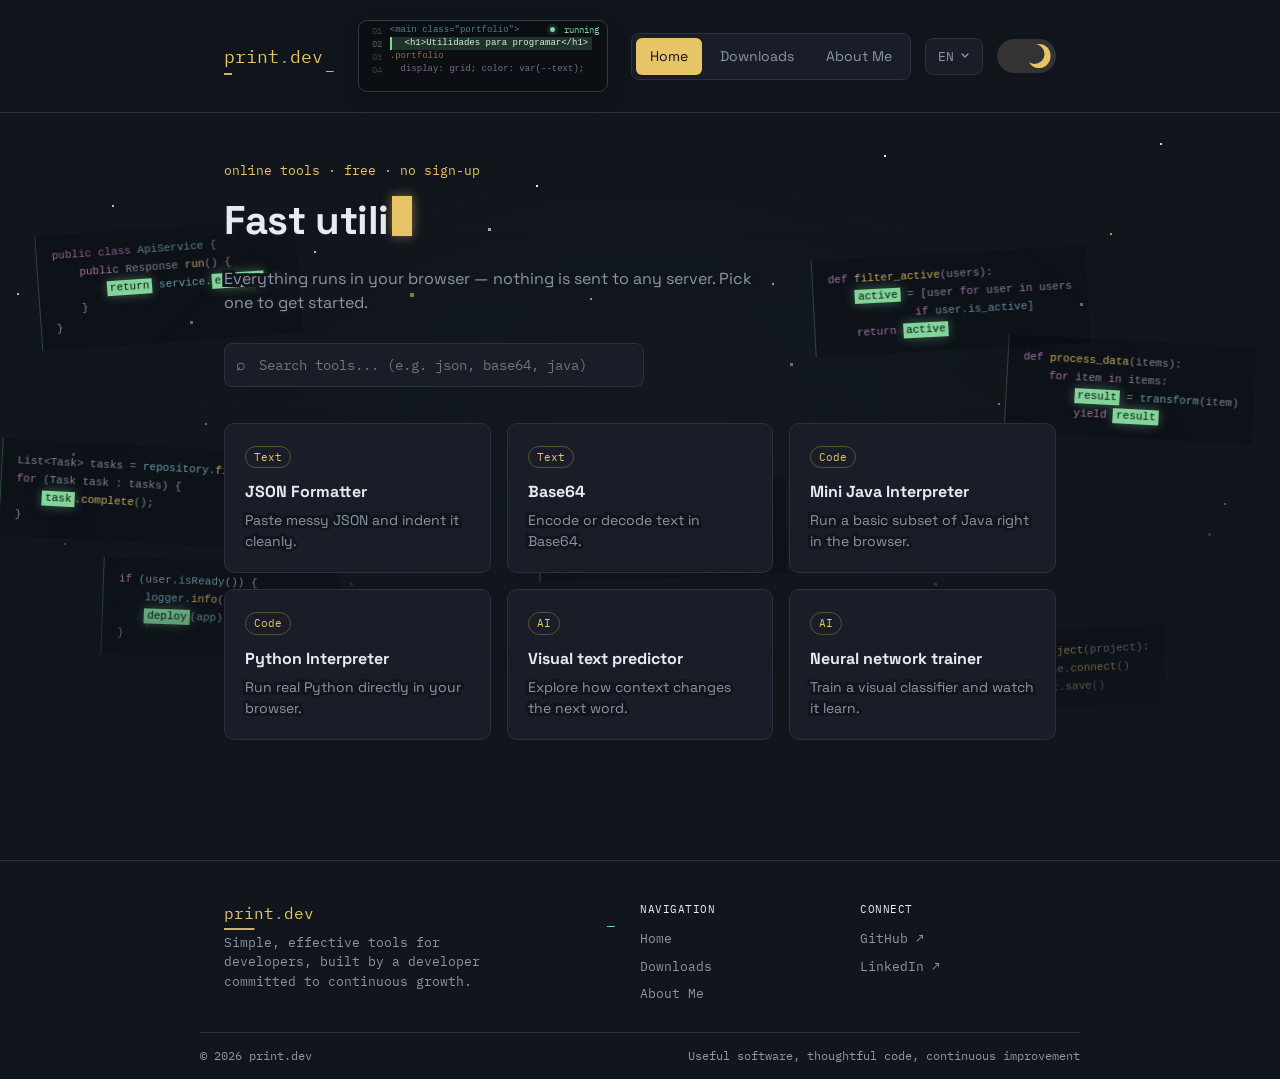
==== index.html @ 97a4e828 "Add print.dev portfolio and toolkit Initial project scaffold for print.dev, including the landing pa" ====
<!DOCTYPE html>
<html lang="es">

    <head>
        <meta charset="UTF-8">
        <script>document.documentElement.style.background="#11151c";try{if(localStorage.getItem("user_lang")==="en")document.documentElement.classList.add("i18n-loading")}catch(e){}</script>
        <!-- Previene el parpadeo de color leyendo el tema guardado antes de renderizar el CSS -->
        <script>        
            (function() {
                let theme = 'dark';
                try {
                    if (localStorage.getItem('user_theme') === 'light') theme = 'light';
                } catch {}
                document.documentElement.setAttribute('data-theme', theme);
            })();
        </script>
        <meta name="viewport" content="width=device-width, initial-scale=1, viewport-fit=cover">
        <title data-i18n="title_home">print.dev | Herramientas online para desarrolladores</title>
        <meta name="description" content="Herramientas online gratis para programadores: formateador JSON, Base64, intérprete de Java, intérprete de Phyton.">
        <link rel="preconnect" href="https://fonts.googleapis.com">
        <link rel="icon" href="img/favicon.svg" type="image/svg+xml">
        <link rel="preconnect" href="https://fonts.gstatic.com" crossorigin>
        <link href="https://fonts.googleapis.com/css2?family=Space+Grotesk:wght@500;700&family=IBM+Plex+Mono:wght@400;500&display=swap" rel="stylesheet">
        <link rel="stylesheet" href="css/styles.css">

        <script src="js/locales.js" defer></script>
        <script src="js/i18n.js" defer></script>
        <script src="js/theme.js" defer></script>
        <script src="js/fast-navigation.js" defer></script>
    </head>

    <body>

        <header>
            <div class="wrap">
                <a class="brand" href="index.html">print<span>.</span>dev</a>
                <div class="runtime-panel" aria-label="Código del portfolio ejecutándose en el navegador">
                    <div class="runtime-code" id="runtimeCode" aria-live="polite"><span class="runtime-inline-status"><b></b> running</span></div>
                </div>
                <div class="header-controls">
                    <nav>
                        <a class="tab-btn nav-link active" href="index.html" data-i18n="nav_inicio">Inicio</a>
                        <a class="tab-btn nav-link" href="descargas.html" data-i18n="nav_descargas">Descargas</a>
                        <a class="tab-btn nav-link" href="sobremi.html" data-i18n="nav_sobremi">Sobre mí</a>
                    </nav>
                    <div class="lang-select" id="langSelect">
                        <button class="lang-btn" id="langBtn" type="button" aria-haspopup="true" aria-expanded="false">
                            <span class="mono">ES</span>
                            <svg class="chev" width="10" height="10" viewBox="0 0 10 10" aria-hidden="true"><path d="M2 3l3 3 3-3" stroke="currentColor" stroke-width="1.4" fill="none" stroke-linecap="round" stroke-linejoin="round"/></svg>
                        </button>
                        <div class="lang-menu" id="langMenu" role="menu">
                            <button class="lang-opt active" type="button" data-lang="es" role="menuitem" data-i18n="lang_es">Español</button>
                            <button class="lang-opt" type="button" data-lang="en" role="menuitem" data-i18n="lang_en">English</button>
                        </div>
                    </div>
                    <!-- Botón de cambio de tema -->
                    <label id="theme-toggle" class="switch" title="Cambiar tema" data-i18n-title="theme_toggle_title">
                        <input type="checkbox" aria-label="Cambiar tema">
                        <span class="slider">
                            <span class="circle">
                                <span class="shine shine-1"></span>
                                <span class="shine shine-2"></span>
                                <span class="shine shine-3"></span>
                                <span class="shine shine-4"></span>
                                <span class="shine shine-5"></span>
                                <span class="shine shine-6"></span>
                                <span class="shine shine-7"></span>
                                <span class="shine shine-8"></span>
                                <span class="moon"></span>
                            </span>
                        </span>
                    </label>
                </div>
            </div>
        </header>

        <main>
            <div class="wrap">
                <section id="inicio" class="active">
                    <div class="starfield" aria-hidden="true">
                        <div id="stars"></div>
                        <div id="stars2"></div>
                        <div id="stars3"></div>
                    </div>

                    <div class="code-atmosphere" aria-hidden="true">
                        <pre class="code-fragment java-fragment fragment-a"><code><span class="code-line"><span class="code-keyword">public</span> <span class="code-keyword">class</span> <span class="code-class">ApiService</span> {</span><span class="code-line">    <span class="code-keyword">public</span> <span class="code-type">Response</span> <span class="code-method">run</span>() {</span><span class="code-line">        <span class="exec-word">return</span> <span class="code-class">service</span>.<span class="exec-word">execute</span>();</span><span class="code-line">    }</span><span class="code-line">}</span></code></pre>
                        <pre class="code-fragment python-fragment fragment-b"><code><span class="code-line"><span class="code-keyword">def</span> <span class="code-method">process_data</span>(items):</span><span class="code-line">    <span class="code-keyword">for</span> item <span class="code-keyword">in</span> items:</span><span class="code-line">        <span class="exec-word">result</span> = <span class="code-class">transform</span>(item)</span><span class="code-line">        <span class="code-keyword">yield</span> <span class="exec-word">result</span></span></code></pre>
                        <pre class="code-fragment java-fragment fragment-c"><code><span class="code-line"><span class="code-keyword">if</span> (user.<span class="code-property">isReady</span>()) {</span><span class="code-line">    <span class="code-class">logger</span>.<span class="code-method">info</span>(<span class="code-string">"building..."</span>);</span><span class="code-line">    <span class="exec-word">deploy</span>(<span class="code-class">app</span>);</span><span class="code-line">}</span></code></pre>
                        <pre class="code-fragment python-fragment fragment-d"><code><span class="code-line"><span class="code-keyword">async def</span> <span class="code-method">save_project</span>(project):</span><span class="code-line">    <span class="exec-word">await</span> <span class="code-class">database</span>.<span class="code-method">connect</span>()</span><span class="code-line">    <span class="code-keyword">return</span> <span class="code-class">project</span>.<span class="code-method">save</span>()</span></code></pre>
                        <pre class="code-fragment python-fragment fragment-e"><code><span class="code-line"><span class="code-keyword">try</span>:</span><span class="code-line">    <span class="exec-word">response</span> = <span class="code-method">requests</span>.<span class="code-method">get</span>(url)</span><span class="code-line"><span class="code-keyword">except</span> <span class="code-class">Error</span>:</span><span class="code-line">    <span class="code-method">retry</span>(<span class="code-number">3</span>)</span></code></pre>
                        <pre class="code-fragment java-fragment fragment-f"><code><span class="code-line"><span class="code-type">List</span>&lt;<span class="code-type">Task</span>&gt; tasks = <span class="code-class">repository</span>.<span class="code-method">findAll</span>();</span><span class="code-line"><span class="code-keyword">for</span> (<span class="code-type">Task</span> task : tasks) {</span><span class="code-line">    <span class="exec-word">task</span>.<span class="code-method">complete</span>();</span><span class="code-line">}</span></code></pre>
                        <pre class="code-fragment python-fragment fragment-g"><code><span class="code-line"><span class="code-keyword">def</span> <span class="code-method">filter_active</span>(users):</span><span class="code-line">    <span class="exec-word">active</span> = [user <span class="code-keyword">for</span> user <span class="code-keyword">in</span> users</span><span class="code-line">             <span class="code-keyword">if</span> user.<span class="code-property">is_active</span>]</span><span class="code-line">    <span class="code-keyword">return</span> <span class="exec-word">active</span></span></code></pre>
                    </div>

                    <div class="kicker" data-i18n="hero_kicker">herramientas online · gratis · sin registro</div>
                    <h1><span id="typingTitle" aria-live="polite">Utilidades rápidas para programar sin pausa</span><span class="cursor" aria-hidden="true"></span></h1>
                    <p class="lede" data-i18n="hero_lede">Todo corre en tu navegador — nada se envía a ningún servidor. Elige una para abrirla.</p>

                    <div class="search">
                        <input type="text" id="toolSearch" data-i18n-placeholder="search_placeholder" placeholder="Buscar herramienta... (ej. json, base64, java)" oninput="filterTools(this.value)">
                    </div>

                    <div class="grid" id="toolsGrid">
                        <a class="card-link" id="tool-json" data-native data-name="formateador json indentar" href="formateador-json.html" style="view-transition-name:vt-json">
                            <span class="k" data-i18n="tag_text">Texto</span>
                            <h3 data-i18n="tool_json_title">Formateador JSON</h3>
                            <p data-i18n="tool_json_desc">Pega JSON desordenado y lo indenta correctamente.</p>
                        </a>
                        <a class="card-link" id="tool-b64" data-native data-name="base64 codificar decodificar" href="base64.html" style="view-transition-name:vt-b64">
                            <span class="k" data-i18n="tag_text">Texto</span>
                            <h3 data-i18n="tool_b64_title">Base64</h3>
                            <p data-i18n="tool_b64_desc">Codifica o decodifica texto en Base64.</p>
                        </a>
                        <a class="card-link" id="tool-java" data-native data-name="java interprete ejecutar codigo compilador" href="java-interprete.html" style="view-transition-name:vt-java">
                            <span class="k" data-i18n="tag_code">Código</span>
                            <h3 data-i18n="tool_java_title">Mini intérprete de Java</h3>
                            <p data-i18n="tool_java_desc">Ejecuta un subconjunto básico de Java en el navegador.</p>
                        </a>
                        <a class="card-link" id="tool-python" data-native data-name="python interprete ejecutar codigo" href="python-interprete.html" style="view-transition-name:vt-python">
                            <span class="k" data-i18n="tag_code">Código</span>
                            <h3 data-i18n="tool_python_title">Intérprete de Python</h3>
                            <p data-i18n="tool_python_desc">Ejecuta Python real directamente en tu navegador.</p>
                        </a>
                        <a class="card-link" id="tool-text-predictor" data-native data-name="texto predecir prediccion palabras sugerencias autocompletar ngram lenguaje" href="predictor-texto.html" style="view-transition-name:vt-text-predictor">
                            <span class="k" data-i18n="tag_ai">IA</span>
                            <h3 data-i18n="tool_text_predictor_title">Predictor visual de texto</h3>
                            <p data-i18n="tool_text_predictor_desc">Explora cómo el contexto cambia la siguiente palabra.</p>
                        </a>
                        <a class="card-link" id="tool-neural" data-native data-name="ia inteligencia artificial red neuronal machine learning entrenador puntos tfjs" href="red-neuronal.html" style="view-transition-name:vt-neural">
                            <span class="k" data-i18n="tag_ai">IA</span>
                            <h3 data-i18n="tool_neural_title">Entrenador de red neuronal</h3>
                            <p data-i18n="tool_neural_desc">Entrena un clasificador visual y observa cómo aprende.</p>
                        </a>
                    </div>
                    <p class="empty-msg" id="emptyMsg" data-i18n="empty_msg">No hay ninguna herramienta que coincida con esa búsqueda todavía.</p>
                </section>
            </div>
        </main>

        <footer>
            <div class="wrap footer-grid">
                <div>
                    <div class="brand" style="font-size:16px">print<span>.</span>dev</div>
                    <p class="foot-tag" data-i18n="footer_tag">Herramientas para programar de forma más sencilla y eficiente, creadas por un desarrollador en constante evolución.</p>
                </div>
                <div class="foot-links">
                    <span class="foot-h" data-i18n="footer_nav_heading">Navegación</span>
                    <a href="index.html" class="nav-link" data-i18n="nav_inicio">Inicio</a>
                    <a href="descargas.html" class="nav-link" data-i18n="nav_descargas">Descargas</a>
                    <a href="sobremi.html" class="nav-link" data-i18n="nav_sobremi">Sobre mí</a>
                </div>
                <div class="foot-links">
                    <span class="foot-h" data-i18n="footer_connect_heading">Conecta</span>
                    <a href="https://github.com/Rccrawler" target="_blank" rel="noopener">GitHub ↗</a>
                    <a href="https://www.linkedin.com/in/andrew-es" target="_blank" rel="noopener">LinkedIn ↗</a>
                </div>
            </div>
            <div class="wrap foot-bottom">
                <span>© 2026 print.dev</span>
                <span data-i18n="footer_bottom_note">Software útil, código cuidado y mejora constante</span>
            </div>
        </footer>

        <script src="js/index.js" defer></script>
    </body>
</html>
---- css/styles.css ----
/* ==========================================================================
   1. VARIABLES GLOBALES Y CONFIGURACIÓN BASE
   ========================================================================== */
:root {
  --bg: #11151c;
  --surface: #181d27;
  --surface2: #1f2531;
  --text: #e7eaf1;
  --text-dim: #8d96a8;
  --border: #2a3140;
  --accent: #e8c468;
  --accent-dim: #5a5030;
  --mono: 'IBM Plex Mono', ui-monospace, monospace;
  --sans: 'Space Grotesk', system-ui, sans-serif;

  box-sizing: border-box;
  padding-top: env(safe-area-inset-top, 0px);
  padding-bottom: env(safe-area-inset-bottom, 0px);
}

/* ==========================================================================
  MODO CLARO (LIGHT MODE) — TODO LO QUE ESTÉ DENTRO DE ESTE BLOQUE SE APLICA
   ========================================================================== */
[data-theme="light"] {
  /* =========================================================
     VARIABLES
     ========================================================= */

  --bg: #ffffff;
  --surface: #f3f4f6;
  --surface2: #e8eaed;

  --text: #16181d;
  --text-dim: #565d6b;

  --border: #b0b9c5;

  --accent: #c09c41;
  --accent-dim: #e6d3ab;


  /* =========================================================
     COLORES AUXILIARES
     ========================================================= */

  /* Verde */
  --green: #1f9d5c;
  --green-dark: #0f5c34;
  --green-soft: rgba(31, 157, 92, 0.12);
  --green-glow: rgba(31, 157, 92, 0.15);

  /* Sintaxis */
  --syntax-tag: #1f7d91;
  --syntax-selector: #96721c;
  --syntax-property: #7a4f96;
  --syntax-keyword: #a8348c;

  /* Otros */
  --error: #c0392b;
  --button-text: #20170a;


  /* =========================================================
     HEADER / NAVEGACIÓN
     ========================================================= */

  & header {
    background: rgba(255, 255, 255, 0.82);
  }

  & .brand::after {
    color: var(--green);
  }

  & .lang-menu {
    box-shadow: 0 14px 30px rgba(0, 0, 0, 0.12);
  }

  & nav .active,
  & .primary-action,
  & .links a.primary,
  & button.btn.primary {
    color: var(--button-text);
  }

  & .slider {
    background-color: #e0e0e0;
  }


  /* =========================================================
     RUNTIME
     ========================================================= */

  & .runtime-panel {
    background: var(--surface);
    border-color: var(--border);
    box-shadow: 0 8px 20px rgba(0, 0, 0, 0.08);
  }

  & .runtime-head {
    border-bottom-color: var(--border);
    color: var(--text-dim);
  }

  & .runtime-status,
  & .runtime-inline-status {
    color: var(--green);
  }

  & .runtime-status b,
  & .runtime-inline-status b {
    background: var(--green);
    box-shadow: 0 0 0 3px var(--green-glow);
  }

  & .runtime-code {
    color: var(--text);
  }

  & .runtime-inline-status {
    background: var(--surface);
  }

  & .runtime-line > b {
    color: #b0b6bf;
  }

  & .runtime-line.is-running code {
    background: var(--green-soft);
    color: var(--green-dark);
    box-shadow: inset 2px 0 var(--green);
  }


  /* =========================================================
     SINTAXIS
     ========================================================= */

  & .syntax-tag {
    color: var(--syntax-tag);
  }

  & .syntax-selector {
    color: var(--syntax-selector);
  }

  & .syntax-property {
    color: var(--syntax-property);
  }

  & .syntax-keyword {
    color: var(--syntax-keyword);
  }

  & .syntax-method {
    color: var(--green);
  }

  & .syntax-plain {
    color: var(--text-dim);
  }


  /* =========================================================
     ERRORES
     ========================================================= */

  & .err {
    color: var(--error);
  }


  /* =========================================================
     INICIO / HERO
     ========================================================= */

  & .starfield {
    background: radial-gradient(ellipse at bottom, rgba(5, 6, 7, 0.1), transparent 70%);
  }

  & #stars,
  & #stars2,
  & #stars3 {
    filter: grayscale(1) brightness(0.15);
  }

  & #inicio h1,
  & #inicio p,
  & #inicio .hero-text,
  & #inicio .lede {
    -webkit-text-stroke: 0;
  }

  & .cursor {
    box-shadow: 0 0 12px rgba(166, 124, 30, 0.4);
  }


  /* Código flotante */

  & .code-fragment {
    background: rgba(224, 224, 224, 0.92);
    color: rgba(58, 64, 72, 0.85);
    border-left-color: rgba(31, 157, 92, 0.45);
    box-shadow: 0 3px 12px rgba(0, 0, 0, 0.06);
  }

  & .code-keyword {
    color: rgba(168, 52, 140, 0.9);
  }

  & .code-class {
    color: rgba(31, 125, 145, 0.9);
  }

  & .code-method {
    color: var(--accent);
  }

  & .code-property {
    color: rgba(31, 125, 145, 0.8);
  }

  & .code-string {
    color: rgba(31, 157, 92, 0.85);
  }

  & .code-number {
    color: rgba(184, 80, 58, 0.9);
  }


  /* =========================================================
     DESCARGAS
     ========================================================= */

  & .item > div:first-child {
    background: rgba(0, 0, 0, 0.045);
    border-color: rgba(0, 0, 0, 0.12);
    box-shadow: 0 4px 12px rgba(0, 0, 0, 0.06);
  }

  & .stack-grid span {
    background: rgba(255, 255, 255, 0.75);
  }


  /* =========================================================
     SOBRE MÍ
     ========================================================= */

  & .status-dot {
    background: var(--green);
    box-shadow: 0 0 0 4px var(--green-glow);
  }

  & .availability {
    color: var(--green);
  }

  & .profile-terminal {
    background: var(--surface);
    border-color: var(--border);
    box-shadow: 10px 10px 0 rgba(166, 124, 30, 0.16);
  }

  & .terminal-topbar {
    border-bottom-color: var(--border);
    color: var(--text-dim);
  }

  & .terminal-body {
    color: var(--text);
  }

  & .terminal-body b {
    color: var(--syntax-keyword);
  }

  & .terminal-body i {
    color: var(--syntax-tag);
  }

  & .terminal-body em {
    color: var(--syntax-selector);
  }

  #sobremi::before {
    background-image:
      linear-gradient(rgba(56, 111, 123, 0.075) 1px, transparent 1px),
      linear-gradient(90deg, rgba(56, 111, 123, 0.075) 1px, transparent 1px),
      linear-gradient(rgba(56, 111, 123, 0.075) 1px, transparent 1px),
      linear-gradient(90deg, rgba(56, 111, 123, 0.075) 1px, transparent 1px);
    background-size: 32px 32px, 32px 32px, 8px 8px, 8px 8px;
  }

  .blueprint-notes {
    color: rgba(43, 105, 126, 0.82);
  }

  .side-label, .content-label, .content-label tech-label {
    color: #92701a;
  }

  .pixel-avatar span {
    display: block;
    background: #c09427;
  }


  & .ticker,
  & .kicker,
  & .card-link .k,
  & .tag {
    color: #92701a;
    border-color: currentColor;
  }

  & .item a.dl {
    color: #92701a;
    border-color: currentColor;
  }



}

/* Animación nativa de transición de página (Chrome/Edge) */
@view-transition {
  navigation: auto;
}

::view-transition-group(vt-json),
::view-transition-group(vt-b64),
::view-transition-group(vt-java),
::view-transition-group(vt-python) {
  animation-duration: 900ms;
  animation-timing-function: cubic-bezier(0.22, 0.68, 0.2, 1);
}

@keyframes tool-page-enter {
  from {
    opacity: 0;
    filter: blur(3px);
    transform: translateY(12px) scale(0.99);
  }

  to {
    opacity: 1;
    filter: blur(0);
    transform: translateY(0) scale(1);
  }
}

@keyframes tool-page-exit {
  to {
    opacity: 0;
    filter: blur(2px);
    transform: translateY(-8px) scale(0.995);
  }
}

body.tool-navigation-leaving {
  animation: tool-page-exit 280ms cubic-bezier(0.4, 0, 1, 1) both;
  pointer-events: none;
}

@media (prefers-reduced-motion: reduce) {
  .tool-page main .wrap,
  body.tool-navigation-leaving,
  ::view-transition-group(vt-json),
  ::view-transition-group(vt-b64),
  ::view-transition-group(vt-java),
  ::view-transition-group(vt-python) {
    animation-duration: 1ms;
  }
}

*,
*::before,
*::after {
  box-sizing: inherit;
  margin: 0;
  padding: 0;
}

html {
  scroll-padding-top: env(safe-area-inset-top, 0px);
}

/* Anti-FOUC: oculta el html mientras i18n carga las traducciones.
   La clase 'i18n-loading' la pone un inline-script en el <head> y la quita i18n.js
   una vez aplicadas las traducciones. Así el texto nunca parpadea entre idiomas. */
html.i18n-loading {
  opacity: 1;
}

html.i18n-loading body {
  visibility: hidden;
}

html {
  transition: none;
}

body {
  background: var(--bg);
  color: var(--text);
  font-family: var(--sans);
  line-height: 1.5;
  min-height: 100vh;
  min-height: 100dvh;
  overflow-x: hidden;
}

a {
  color: inherit;
}

.wrap {
  max-width: 880px;
  margin: 0 auto;
  padding: 0 24px;
}

/* ==========================================================================
   2. HEADER Y NAVEGACIÓN
   ========================================================================== */
header {
  border-bottom: 1px solid var(--border);
  padding: 20px 0;
  position: sticky;
  top: env(safe-area-inset-top, 0px);
  background: rgba(17, 21, 28, 0.92);
  backdrop-filter: blur(6px);
  z-index: 10;
}

header .wrap {
  display: flex;
  align-items: center;
  justify-content: space-between;
  flex-wrap: wrap;
  gap: 12px;
}

.header-controls {
  display: flex;
  align-items: center;
  gap: 14px;
  flex-wrap: wrap;
}

/* LOGO / BRANDING CON ANIMACIÓN DE COMPILACIÓN */
.brand {
  position: relative;
  font-family: var(--mono);
  font-size: 18px;
  color: var(--accent);
  text-decoration: none;
  padding-right: 12px;
}

.brand span {
  color: var(--text-dim);
}

.brand::before {
  content: '';
  position: absolute;
  left: 0;
  right: 12px;
  bottom: -5px;
  height: 2px;
  background: var(--accent);
  transform: scaleX(0.08);
  transform-origin: left;
  opacity: 0.9;
  animation: brandCompile 2.6s ease-in-out 1;
}

.brand::after {
  content: '_';
  position: absolute;
  right: 0;
  bottom: -3px;
  color: #82d49a;
  font: 16px var(--mono);
  animation: brandCursor 1s step-end 1;
}

@keyframes brandCompile {
  0%, 12% { transform: scaleX(0.08); opacity: 0.25; }
  52% { transform: scaleX(1); opacity: 1; }
  70%, 100% { transform: scaleX(0.08); opacity: 0.25; }
}

@keyframes brandCursor {
  50% { opacity: 0; }
}

/* MENÚ DE NAVEGACIÓN PRINCIPAL */
nav {
  display: flex;
  gap: 4px;
  background: var(--surface);
  border: 1px solid var(--border);
  border-radius: 8px;
  padding: 4px;
}

nav a,
nav button {
  font-family: var(--sans);
  font-size: 14px;
  color: var(--text-dim);
  background: none;
  border: none;
  padding: 8px 14px;
  border-radius: 6px;
  cursor: pointer;
  text-decoration: none;
}

nav .active {
  color: var(--bg);
  background: var(--accent);
}

nav a:not(.active):hover,
nav button:not(.active):hover {
  color: var(--text);
}

/* SELECTOR DE IDIOMA */
.lang-select {
  position: relative;
}

.lang-btn {
  display: flex;
  align-items: center;
  gap: 6px;
  font-family: var(--mono);
  font-size: 13px;
  color: var(--text-dim);
  background: var(--surface);
  border: 1px solid var(--border);
  padding: 9px 12px;
  border-radius: 8px;
  cursor: pointer;
}

.lang-btn:hover {
  color: var(--text);
  border-color: var(--accent-dim);
}

.lang-btn .chev {
  transition: transform 0.15s;
}

.lang-select.open .lang-btn {
  color: var(--text);
  border-color: var(--accent);
}

.lang-select.open .lang-btn .chev {
  transform: rotate(180deg);
}

.lang-menu {
  position: absolute;
  top: calc(100% + 8px);
  right: 0;
  min-width: 150px;
  background: var(--surface);
  border: 1px solid var(--border);
  border-radius: 10px;
  padding: 6px;
  box-shadow: 0 14px 30px rgba(0, 0, 0, 0.5);
  opacity: 0;
  visibility: hidden;
  transform: translateY(-6px);
  transition: opacity 0.15s, transform 0.15s;
  z-index: 20;
}

.lang-select.open .lang-menu {
  opacity: 1;
  visibility: visible;
  transform: translateY(0);
}

.lang-opt {
  display: flex;
  align-items: center;
  justify-content: space-between;
  width: 100%;
  font-family: var(--mono);
  font-size: 13px;
  color: var(--text-dim);
  background: none;
  border: none;
  padding: 9px 10px;
  border-radius: 6px;
  cursor: pointer;
  text-align: left;
}

.lang-opt:hover {
  background: var(--surface2);
  color: var(--text);
}

.lang-opt.active {
  color: var(--accent);
}

.lang-opt.active::after {
  content: '✓';
  font-size: 12px;
}

/* INTERRUPTOR DE TEMA (SWITCH) */
.switch {
  font-size: 17px;
  position: relative;
  display: inline-block;
  width: 3.5em;
  height: 2em;
  flex: 0 0 auto;
}

.switch input {
  opacity: 0;
  width: 0;
  height: 0;
}

.slider {
  position: absolute;
  inset: 0;
  cursor: pointer;
  background-color: #333;
  transition: 0.4s;
  border-radius: 30px;
  overflow: hidden;
}

.switch input:focus-visible + .slider {
  outline: 2px solid var(--accent);
  outline-offset: 3px;
}

.circle {
  position: absolute;
  height: 1.4em;
  width: 1.4em;
  border-radius: 20px;
  left: 0.3em;
  bottom: 0.3em;
  background-color: var(--accent);
  transition: 0.4s;
}

.switch input:checked + .slider .circle {
  transform: rotate(0deg) translateX(1.5em);
}

.switch input:checked + .slider .circle .shine {
  transform: translate(0, 0);
}

.switch input:checked + .slider .circle .moon {
  left: -10%;
  opacity: 1;
  transform: translateY(-60%);
}

.moon {
  position: absolute;
  left: -100%;
  top: 50%;
  opacity: 0;
  background-color: #333;
  width: 1.25rem;
  height: 1.25rem;
  border-radius: 99999px;
  transform: translateY(-50%);
  transition: all 0.4s;
}

.shine {
  display: block;
  position: absolute;
  top: 50%;
  left: 50%;
  width: 0.25rem;
  height: 0.25rem;
  background-color: var(--accent);
  border-radius: 1rem;
  transition: all 0.4s;
}

.shine-1 { transform: translate(-50%, -375%); }
.shine-2 { transform: translate(175%, -275%); }
.shine-3 { transform: translate(275%, -50%); }
.shine-4 { transform: translate(175%, 175%); }
.shine-5 { transform: translate(-50%, 275%); }
.shine-6 { transform: translate(-275%, 175%); }
.shine-7 { transform: translate(-375%, -50%); }
.shine-8 { transform: translate(-275%, -275%); }

/* PANEL RUNTIME EN EL HEADER */
.runtime-panel {
  width: 250px;
  min-height: 70px;
  background: #0b0f14;
  border: 1px solid #303a45;
  border-radius: 9px;
  overflow: hidden;
  box-shadow: 0 8px 20px rgba(0, 0, 0, 0.18);
  font-family: var(--mono);
  flex: 0 1 250px;
  max-width: 250px;
}

.runtime-head {
  height: 25px;
  display: flex;
  align-items: center;
  gap: 8px;
  padding: 0 10px;
  border-bottom: 1px solid #273039;
  color: #687580;
  font-size: 9px;
}

.runtime-lights {
  display: flex;
  gap: 4px;
}

.runtime-lights i {
  display: block;
  width: 6px;
  height: 6px;
  border-radius: 50%;
  background: #d67d71;
}

.runtime-lights i:nth-child(2) { background: #d6b56d; }
.runtime-lights i:nth-child(3) { background: #78b88c; }

.runtime-title { white-space: nowrap; }

.runtime-status {
  margin-left: auto;
  color: #82d49a;
  font-size: 9px;
}

.runtime-status b,
.runtime-inline-status b {
  display: inline-block;
  width: 5px;
  height: 5px;
  background: #82d49a;
  border-radius: 50%;
  margin: 0 4px 1px 0;
  box-shadow: 0 0 0 3px rgba(130, 212, 154, 0.1);
}

.runtime-code {
  position: relative;
  height: 70px;
  padding: 3px 8px 7px;
  overflow: hidden;
  font: 9px/1.45 var(--mono);
  color: #b9c4ce;
}

.runtime-inline-status {
  position: absolute;
  top: 3px;
  right: 8px;
  color: #82d49a;
  font: 9px var(--mono);
  background: #0b0f14;
  padding-left: 4px;
}

.runtime-line {
  display: flex;
  gap: 8px;
  white-space: pre;
  opacity: 0.6;
  transition: opacity 0.15s;
}

.runtime-line > b {
  width: 15px;
  text-align: right;
  color: #4e5a65;
  font-weight: 400;
}

.runtime-line.is-running {
  opacity: 1;
}

.runtime-line.is-running code {
  background: rgba(130, 212, 154, 0.18);
  color: #d9f4df;
  box-shadow: inset 2px 0 #82d49a;
  padding: 0 4px;
}

/* SINTAXIS DE CÓDIGO */
.syntax-tag { color: #82c5d5; }
.syntax-selector { color: #d6b56d; }
.syntax-property { color: #c9a5db; }
.syntax-keyword { color: #d58dcb; }
.syntax-method { color: #82d49a; }
.syntax-plain { color: #b9c4ce; }

/* ==========================================================================
   3. ESTRUCTURA Y COMPONENTES PRINCIPALES
   ========================================================================== */
main {
  padding: 48px 0 80px;
}

section {
  display: none;
}

section.active {
  display: block;
}

.kicker {
  font-family: var(--mono);
  font-size: 13px;
  color: var(--accent);
  margin-bottom: 10px;
}

h1 {
  font-size: clamp(28px, 5vw, 40px);
  font-weight: 700;
  letter-spacing: -0.01em;
  max-width: 18ch;
}

.lede {
  color: var(--text-dim);
  margin-top: 16px;
  max-width: 56ch;
  font-size: 16px;
}

/* BUSCADOR */
.search {
  margin-top: 28px;
  position: relative;
  max-width: 420px;
}

.search input {
  width: 100%;
  font-family: var(--mono);
  font-size: 14px;
  background: var(--surface);
  border: 1px solid var(--border);
  color: var(--text);
  padding: 12px 14px 12px 34px;
  border-radius: 8px;
}

.search input:focus {
  outline: none;
  border-color: var(--accent);
}

.search::before {
  content: '⌕';
  position: absolute;
  left: 12px;
  top: 50%;
  transform: translateY(-50%);
  color: var(--text-dim);
  font-size: 16px;
}

.empty-msg {
  display: none;
  color: var(--text-dim);
  font-family: var(--mono);
  font-size: 13px;
  margin-top: 36px;
}

/* GRILLAS Y TARJETAS (CARDS) */
.grid {
  display: grid;
  grid-template-columns: repeat(auto-fit, minmax(240px, 1fr));
  gap: 16px;
  margin-top: 36px;
}

.grid .card-link.hide {
  display: none;
}

.card-link {
  display: block;
  background: var(--surface);
  border: 1px solid var(--border);
  border-radius: 10px;
  padding: 20px;
  text-decoration: none;
  transition: border-color 0.15s, transform 0.15s;
}

.card-link:hover {
  border-color: var(--accent);
  transform: translateY(-2px);
}

.card-link .k {
  font-family: var(--mono);
  font-size: 11px;
  color: var(--accent);
  border: 1px solid var(--accent-dim);
  padding: 2px 8px;
  border-radius: 20px;
  display: inline-block;
  margin-bottom: 12px;
}

.card-link h3 {
  font-size: 16px;
  margin-bottom: 6px;
}

.card-link p {
  color: var(--text-dim);
  font-size: 14px;
}

.card {
  background: var(--surface);
  border: 1px solid var(--border);
  border-radius: 10px;
  padding: 20px;
}

.card textarea {
  width: 100%;
  background: var(--bg);
  border: 1px solid var(--border);
  border-radius: 6px;
  color: var(--text);
  font-family: var(--mono);
  font-size: 13px;
  padding: 10px;
  resize: vertical;
  min-height: 80px;
}

.card .row {
  display: flex;
  gap: 8px;
  margin-top: 10px;
  flex-wrap: wrap;
}

.card small {
  display: block;
  color: var(--text-dim);
  margin-top: 8px;
  font-size: 12px;
}

/* BOTONES */
button.btn {
  font-family: var(--mono);
  font-size: 13px;
  background: var(--surface2);
  border: 1px solid var(--border);
  color: var(--text);
  padding: 8px 12px;
  border-radius: 6px;
  cursor: pointer;
}

button.btn:hover {
  border-color: var(--accent);
}

button.btn.primary {
  background: var(--accent);
  color: var(--bg);
  border-color: var(--accent);
  font-weight: 500;
}

.out {
  margin-top: 10px;
  font-family: var(--mono);
  font-size: 12px;
  color: var(--accent);
  word-break: break-all;
  white-space: pre-wrap;
}

.err {
  color: #e88a8a;
}

/* PÁGINAS DE HERRAMIENTAS */
.tool-page main .wrap {
  max-width: 680px;
  animation: tool-page-enter 900ms cubic-bezier(0.22, 0.68, 0.2, 1) both;
}

.back {
  font-family: var(--mono);
  font-size: 13px;
  color: var(--text-dim);
  text-decoration: none;
  display: inline-block;
  margin-bottom: 20px;
}

.back:hover {
  color: var(--accent);
}

.tool-page article {
  margin-top: 32px;
  color: var(--text-dim);
  font-size: 15px;
}

.tool-page article h2 {
  color: var(--text);
  font-size: 18px;
  margin: 24px 0 8px;
}

.tool-page article p {
  margin-bottom: 12px;
}

/* ==========================================================================
   4. SECCIÓN INICIO Y EFECTOS AMBIENTALES
   ========================================================================== */
#inicio {
  position: relative;
  isolation: isolate;
}

#inicio > :not(.starfield):not(.code-atmosphere) {
  position: relative;
  z-index: 1;
}

#inicio h1,
#inicio p,
#inicio .hero-text,
#inicio .lede {
  -webkit-text-stroke: 6px var(--bg);
  paint-order: stroke fill;
}

/* CAMPO DE ESTRELLAS (STARFIELD) */
.starfield {
  position: absolute;
  top: -48px;
  left: 50%;
  width: 100vw;
  height: 620px;
  transform: translateX(-50%);
  overflow: hidden;
  pointer-events: none;
  z-index: 0;
  background: radial-gradient(ellipse at bottom, rgba(27, 39, 53, 0.7), transparent 70%);
  mask-image: linear-gradient(to bottom, black 5%, transparent 90%);
}

#stars,
#stars2,
#stars3 {
  position: absolute;
  top: 0;
  left: 0;
  width: 2px;
  height: 2px;
  background: transparent;
  animation: animStar 70s linear infinite;
  box-shadow: 17px 180px rgba(255, 255, 255, 0.95), 112px 92px rgba(255, 255, 255, 0.8), 205px 310px rgba(232, 196, 104, 0.95), 314px 138px rgba(255, 255, 255, 0.9), 425px 260px rgba(255, 255, 255, 0.85), 536px 72px #ffffff, 650px 355px rgba(232, 196, 104, 0.8), 772px 170px rgba(255, 255, 255, 0.8), 884px 42px rgba(255, 255, 255, 0.95), 998px 290px rgba(255, 255, 255, 0.85), 1110px 120px rgba(232, 196, 104, 0.9), 1224px 390px rgba(255, 255, 255, 0.9), 1340px 210px #ffffff, 1462px 88px rgba(255, 255, 255, 0.8), 1578px 330px rgba(232, 196, 104, 0.85), 1694px 154px rgba(255, 255, 255, 0.95), 1810px 270px rgba(255, 255, 255, 0.8), 1926px 60px rgba(255, 255, 255, 0.9), 64px 430px rgba(255, 255, 255, 0.75), 248px 55px rgba(232, 196, 104, 0.8), 372px 420px rgba(255, 255, 255, 0.85), 590px 185px rgba(255, 255, 255, 0.75), 720px 500px rgba(255, 255, 255, 0.8), 940px 370px rgba(232, 196, 104, 0.85), 1160px 30px rgba(255, 255, 255, 0.8), 1518px 470px rgba(255, 255, 255, 0.85);
}

#stars2 {
  width: 3px;
  height: 3px;
  animation-duration: 105s;
  animation-delay: -18s;
  box-shadow: 72px 340px rgba(255, 255, 255, 0.7), 190px 208px rgba(255, 255, 255, 0.8), 350px 470px rgba(232, 196, 104, 0.7), 488px 115px rgba(255, 255, 255, 0.75), 625px 390px rgba(255, 255, 255, 0.8), 790px 250px rgba(255, 255, 255, 0.65), 934px 470px rgba(255, 255, 255, 0.75), 1080px 190px rgba(255, 255, 255, 0.8), 1208px 420px rgba(232, 196, 104, 0.7), 1388px 110px rgba(255, 255, 255, 0.75), 1510px 500px rgba(255, 255, 255, 0.65), 1660px 280px rgba(255, 255, 255, 0.8), 1840px 430px rgba(255, 255, 255, 0.7);
}

#stars3 {
  width: 4px;
  height: 4px;
  animation-duration: 145s;
  animation-delay: -48s;
  box-shadow: 145px 510px rgba(255, 255, 255, 0.7), 410px 180px rgba(232, 196, 104, 0.8), 730px 520px rgba(255, 255, 255, 0.75), 1040px 330px rgba(255, 255, 255, 0.8), 1290px 540px rgba(255, 255, 255, 0.7), 1580px 190px rgba(232, 196, 104, 0.8), 1780px 480px rgba(255, 255, 255, 0.75);
}

#stars::after,
#stars2::after,
#stars3::after {
  content: '';
  position: absolute;
  top: 620px;
  left: 0;
  width: inherit;
  height: inherit;
  background: transparent;
  box-shadow: inherit;
}

@keyframes animStar {
  from { transform: translateY(0); }
  to { transform: translateY(-620px); }
}

/* ATMÓSFERA DE CÓDIGO FLOTANTE */
.code-atmosphere {
  position: absolute;
  top: 0;
  left: 50%;
  width: 100vw;
  height: 620px;
  transform: translateX(-50%);
  overflow: hidden;
  pointer-events: none;
  z-index: 0;
  mask-image: linear-gradient(to bottom, transparent 0%, black 18%, black 65%, transparent 98%);
}

.code-fragment {
  position: absolute;
  margin: 0;
  padding: 12px 15px;
  border-left: 1px solid rgba(130, 212, 154, 0.28);
  background: rgba(8, 12, 17, 0.32);
  color: rgba(185, 196, 206, 0.65);
  font: 11px/1.65 var(--mono);
  letter-spacing: 0;
  white-space: pre;
  filter: blur(0.1px);
  animation: codeFloat 18s ease-in-out infinite alternate;
}

.code-line { display: block; }

.fragment-a { top: 66px; left: 3%; transform: rotate(-4deg); animation-delay: -4s; }
.fragment-b { top: 180px; right: 2%; transform: rotate(3deg); animation-delay: -10s; }
.fragment-c { top: 400px; left: 8%; transform: rotate(2deg); animation-delay: -8s; }
.fragment-d { top: 470px; right: 9%; transform: rotate(-3deg); animation-delay: -15s; }
.fragment-e { top: 320px; left: 42%; transform: rotate(-2deg); animation-delay: -12s; }
.fragment-f { top: 285px; left: 0; transform: rotate(3deg); animation-delay: -6s; }
.fragment-g { top: 92px; right: 15%; transform: rotate(-3deg); animation-delay: -16s; }

.code-keyword { color: rgba(205, 139, 204, 0.78); }
.code-class { color: rgba(130, 197, 213, 0.78); }
.code-method { color: rgba(232, 196, 104, 0.85); }
.code-property { color: rgba(130, 197, 213, 0.7); }
.code-string { color: rgba(130, 212, 154, 0.75); }
.code-number { color: rgba(225, 145, 120, 0.8); }

.exec-word {
  display: inline-block;
  color: #0b1710;
  background: #82d49a;
  padding: 0 3px;
  line-height: 1.3;
  box-shadow: 0 0 12px rgba(130, 212, 154, 0.42);
  animation: executeToken 6s steps(1, end) infinite;
}

.exec-word:nth-of-type(2) { animation-delay: 2s; }
.exec-word:nth-of-type(3) { animation-delay: 4s; }

@keyframes codeFloat {
  from { margin-top: -7px; }
  to { margin-top: 10px; }
}

@keyframes executeToken {
  0%, 32% {
    color: #0b1710;
    background: #82d49a;
    box-shadow: 0 0 12px rgba(130, 212, 154, 0.42);
  }
  33%, 100% {
    color: inherit;
    background: transparent;
    box-shadow: none;
  }
}

.cursor {
  display: inline-block;
  width: 0.5em;
  height: 1em;
  background: var(--accent);
  vertical-align: -2px;
  margin-left: 3px;
  animation: blink 1s step-end infinite;
  box-shadow: 0 0 12px rgba(232, 196, 104, 0.5);
}

@keyframes blink {
  50% { opacity: 0; }
}

/* ==========================================================================
   5. SECCIÓN DESCARGAS Y CUBO ISOMÉTRICO 3D
   ========================================================================== */
.downloads-hero {
  display: grid;
  grid-template-columns: minmax(0, 1fr) 300px;
  gap: 24px;
  align-items: center;
  min-height: 300px;
}

.download-cube {
  position: relative;
  width: 300px;
  height: 300px;
  overflow: visible;
  transform: skewY(-20deg) scale(0.55);
  transform-origin: center;
}

.download-cube .cube {
  position: absolute;
  left: 130px;
  top: 100px;
  width: 1px;
  height: 1px;
  transform-style: preserve-3d;
  z-index: 2;
}

.download-cube .cube:nth-child(2) {
  z-index: 1;
  transform: translate(-60px, -60px);
}

.download-cube .cube:nth-child(3) {
  z-index: 3;
  transform: translate(60px, 60px);
}

.download-cube .cube > div {
  position: absolute;
  left: 0;
  top: 0;
  display: flex;
  flex-direction: column;
  gap: 30px;
  transform: translate(calc(-70px * var(--x)), calc(-60px * var(--y)));
}

.download-cube .cube > div:nth-child(1) { transform: translate(70px, 0); }
.download-cube .cube > div:nth-child(2) { transform: translate(0, 0); }
.download-cube .cube > div:nth-child(3) { transform: translate(-70px, 0); }

.download-cube .cube span {
  position: relative;
  display: inline-block;
  width: 50px;
  height: 50px;
  background: #e8c468;
  z-index: var(--i);
  box-shadow: 0 0 18px rgba(232, 196, 104, 0.16);
  transition: 1.5s;
}

.download-cube .cube span::before {
  content: '';
  position: absolute;
  left: -40px;
  width: 40px;
  height: 100%;
  background: #9f823d;
  transform-origin: right;
  transform: skewY(45deg);
  transition: 1.5s;
}

.download-cube .cube span::after {
  content: '';
  position: absolute;
  top: -40px;
  left: 0;
  width: 100%;
  height: 40px;
  background: #f4dc8f;
  transform-origin: bottom;
  transform: skewX(45deg);
  transition: 1.5s;
}

.download-cube .cube span:hover {
  background: #82d49a;
  filter: drop-shadow(0 0 30px #82d49a);
  transition: 0s;
}

.download-cube .cube span:hover::before,
.download-cube .cube span:hover::after {
  background: #82d49a;
  transition: 0s;
}

/* LISTA DE ELEMENTOS DE DESCARGA */
.list {
  margin-top: 36px;
  display: flex;
  flex-direction: column;
  gap: 1px;
  background: var(--border);
  border-radius: 10px;
  overflow: hidden;
}

.item {
  background: var(--surface);
  padding: 18px 20px;
  display: flex;
  justify-content: space-between;
  align-items: center;
  gap: 16px;
  flex-wrap: wrap;
}

.item > div:first-child {
  background: rgba(0, 0, 0, 0.62);
  border: 1px solid rgba(0, 0, 0, 0.9);
  border-radius: 9px;
  padding: 10px 13px;
  box-shadow: 0 4px 12px rgba(0, 0, 0, 0.22);
}

.item h3 { font-size: 15px; }

.item p {
  color: var(--text-dim);
  font-size: 13px;
  margin-top: 4px;
}

.tag {
  font-family: var(--mono);
  font-size: 11px;
  color: var(--accent);
  border: 1px solid var(--accent-dim);
  padding: 2px 8px;
  border-radius: 20px;
  margin-top: 6px;
  display: inline-block;
}

.item .actions {
  display: flex;
  gap: 8px;
  flex-wrap: wrap;
}

.item a.dl {
  font-family: var(--mono);
  font-size: 13px;
  color: var(--accent);
  border: 1px solid var(--accent-dim);
  padding: 8px 14px;
  border-radius: 6px;
  white-space: nowrap;
  text-decoration: none;
}

.item a.dl:hover {
  background: var(--accent-dim);
}

.item a.dl.zip {
  color: var(--text);
  border-color: var(--border);
}

.item a.dl.zip:hover {
  border-color: var(--accent);
  background: var(--surface2);
}

/* ==========================================================================
   6. SECCIÓN "SOBRE MÍ" / PERFIL DE DEVELOPER
   ========================================================================== */
#sobremi {
  position: relative;
  isolation: isolate;
  overflow: visible;
  min-height: calc(100svh - 100px);
  margin-top: -48px;
  margin-bottom: -80px;
  padding-top: 48px;
  padding-bottom: 80px;
}

#sobremi::before {
  content: '';
  position: absolute;
  top: 0;
  bottom: -40px;
  left: 50%;
  width: 100vw;
  height: auto;
  transform: translateX(-50%);
  pointer-events: none;
  z-index: 0;
  background-image:
    linear-gradient(rgba(130, 197, 213, 0.075) 1px, transparent 1px),
    linear-gradient(90deg, rgba(130, 197, 213, 0.075) 1px, transparent 1px),
    linear-gradient(rgba(130, 197, 213, 0.025) 1px, transparent 1px),
    linear-gradient(90deg, rgba(130, 197, 213, 0.025) 1px, transparent 1px);
  background-size: 32px 32px, 32px 32px, 8px 8px, 8px 8px;
  mask-image: none;
}

#sobremi > :not(.blueprint-notes) {
  position: relative;
  z-index: 1;
}

/* GUÍAS/NOTAS BLUEPRINT DE FONDO */
.blueprint-notes {
  position: absolute;
  inset: 0;
  z-index: 0;
  pointer-events: none;
  color: rgba(130, 197, 213, 0.48);
  font: 10px var(--mono);
  letter-spacing: 0.08em;
  text-transform: uppercase;
}

.blueprint-notes span { position: absolute; }
.blueprint-id { top: 18px; right: 4px; }
.blueprint-axis { top: 48%; left: -34px; transform: rotate(-90deg); transform-origin: left top; }
.blueprint-build {
  right: calc((100% - 100vw) / 2);
  bottom: 48px;
  writing-mode: vertical-rl;
  transform: rotate(180deg);
  white-space: nowrap;
}

/* INTRO SOBRE MÍ */
.about-intro {
  display: grid;
  grid-template-columns: minmax(0, 1.1fr) minmax(300px, 0.9fr);
  gap: 44px;
  align-items: center;
  padding: 18px 0 42px;
  border-bottom: 1px solid var(--border);
}

.about-copy h1 {
  font-size: clamp(32px, 6vw, 54px);
  line-height: 1.04;
  max-width: 11ch;
  letter-spacing: -0.025em;
}

.about-copy .lede {
  max-width: 49ch;
  margin-top: 20px;
}

.status-dot {
  display: inline-block;
  width: 7px;
  height: 7px;
  background: #82d49a;
  border-radius: 50%;
  box-shadow: 0 0 0 4px rgba(130, 212, 154, 0.12);
  vertical-align: middle;
  margin: 0 6px 2px 0;
}

.about-actions {
  display: flex;
  gap: 18px;
  align-items: center;
  flex-wrap: wrap;
  margin-top: 28px;
}

.primary-action,
.text-action {
  font-family: var(--mono);
  font-size: 13px;
  text-decoration: none;
  display: inline-flex;
  align-items: center;
  gap: 12px;
}

.primary-action {
  background: var(--accent);
  color: var(--bg);
  padding: 12px 16px;
  border: 1px solid var(--accent);
  font-weight: 500;
}

.primary-action span,
.text-action span {
  font-size: 17px;
  line-height: 0;
  transition: transform 0.15s;
}

.primary-action:hover span,
.text-action:hover span {
  transform: translate(2px, -2px);
}

.text-action {
  color: var(--text-dim);
  padding: 12px 0;
}

.text-action:hover {
  color: var(--text);
}

/* TERMINAL INTERACTIVA DE PERFIL */
.profile-terminal {
  position: relative;
  background: #0b0f14;
  border: 1px solid #36404a;
  box-shadow: 10px 10px 0 rgba(232, 196, 104, 0.1);
  min-height: 218px;
  overflow: hidden;
}

.terminal-topbar {
  height: 34px;
  border-bottom: 1px solid #273039;
  display: flex;
  align-items: center;
  gap: 6px;
  padding: 0 13px;
  color: #6d7882;
  font: 11px var(--mono);
}

.terminal-topbar span {
  width: 7px;
  height: 7px;
  border-radius: 50%;
  background: #d67d71;
}

.terminal-topbar span:nth-child(2) { background: #d6b56d; }
.terminal-topbar span:nth-child(3) { background: #78b88c; }

.terminal-topbar code {
  margin-left: auto;
  font-size: 10px;
}

.terminal-body {
  padding: 22px 20px;
  font: 13px/2 var(--mono);
  color: #b9c4ce;
  position: relative;
  z-index: 1;
}

.terminal-body p { white-space: nowrap; }
.terminal-body b { color: #d58dcb; font-weight: 500; }
.terminal-body i { color: #82c5d5; font-style: normal; }
.terminal-body em { color: #d6b56d; font-style: normal; }
.terminal-body .indent { padding-left: 20px; }

.terminal-cursor {
  display: inline-block;
  width: 7px;
  height: 15px;
  background: var(--accent);
  vertical-align: -3px;
  margin-left: 3px;
  animation: blink 1s step-end infinite;
}

/* AVATAR DE PIXELS DENTRO DE LA TERMINAL */
.pixel-avatar {
  position: absolute;
  right: 22px;
  bottom: 16px;
  width: 56px;
  height: 56px;
  display: grid;
  grid-template-columns: repeat(7, 8px);
  grid-template-rows: repeat(7, 8px);
  gap: 0;
  opacity: 0.72;
  transform: rotate(-5deg);
}

.pixel-avatar span {
  display: block;
  background: #d6b56d;
}

.pixel-avatar span:nth-child(1) { grid-column: 3; }
.pixel-avatar span:nth-child(2) { grid-column: 4; }
.pixel-avatar span:nth-child(3) { grid-column: 5; }
.pixel-avatar span:nth-child(4) { grid-column: 2; grid-row: 2; }
.pixel-avatar span:nth-child(5) { grid-column: 6; grid-row: 2; }
.pixel-avatar span:nth-child(6) { grid-column: 2 / span 5; grid-row: 3; }
.pixel-avatar span:nth-child(7) { grid-column: 2 / span 5; grid-row: 4; }
.pixel-avatar span:nth-child(8) { grid-column: 3 / span 3; grid-row: 5; }
.pixel-avatar span:nth-child(9) { grid-column: 2 / span 5; grid-row: 6; }

/* LAYOUT SECUNDARIO SOBRE MÍ (DATOS Y STACK) */
.about-layout {
  display: grid;
  grid-template-columns: 190px minmax(0, 1fr);
  gap: 44px;
  padding-top: 38px;
}

.side-label,
.content-label {
  font: 11px var(--mono);
  text-transform: uppercase;
  letter-spacing: 0.08em;
  color: var(--accent);
}

.profile-facts { margin-top: 22px; }

.profile-facts div {
  padding: 12px 0;
  border-bottom: 1px solid var(--border);
}

.profile-facts dt {
  font: 10px var(--mono);
  color: var(--text-dim);
  text-transform: uppercase;
}

.profile-facts dd {
  font-size: 13px;
  margin-top: 3px;
}

.availability {
  font: 11px/1.5 var(--mono);
  color: #82d49a;
  margin-top: 22px;
}

.about-content > p {
  font-size: 15px;
  line-height: 1.75;
  color: var(--text-dim);
  max-width: 62ch;
  margin-bottom: 12px;
}

.about-stats {
  display: grid;
  grid-template-columns: repeat(3, 1fr);
  gap: 12px;
  margin: 30px 0 36px;
}

.about-stats div {
  border-left: 2px solid var(--accent);
  padding: 4px 0 4px 12px;
}

.about-stats strong {
  display: block;
  color: var(--text);
  font: 24px var(--mono);
}

.about-stats span {
  display: block;
  color: var(--text-dim);
  font-size: 11px;
  margin-top: 3px;
}

.tech-label {
  border-top: 1px solid var(--border);
  padding-top: 24px;
}

.stack-grid {
  display: grid;
  grid-template-columns: repeat(2, 1fr);
  gap: 10px;
  margin-top: 16px;
}

.stack-grid span {
  border: 1px solid var(--border);
  padding: 12px 14px;
  background: rgba(24, 29, 39, 0.65);
  transition: border-color 0.15s, transform 0.15s;
}

.stack-grid span:hover {
  border-color: var(--accent);
  transform: translateY(-2px);
}

.stack-grid b {
  display: block;
  font: 12px var(--mono);
  color: var(--text);
}

.stack-grid small {
  display: block;
  color: var(--text-dim);
  font-size: 11px;
  margin-top: 5px;
}

.stack-tags {
  display: flex;
  flex-wrap: wrap;
  gap: 8px;
  margin-top: 18px;
}

.stack-tags span {
  font-family: var(--mono);
  font-size: 12px;
  background: var(--surface);
  border: 1px solid var(--border);
  padding: 6px 12px;
  border-radius: 6px;
}

.about {
  margin-top: 36px;
}

.links {
  display: flex;
  gap: 12px;
  margin-top: 28px;
  flex-wrap: wrap;
}

.links a {
  font-family: var(--mono);
  font-size: 14px;
  padding: 12px 20px;
  border-radius: 8px;
  text-decoration: none;
  border: 1px solid var(--border);
  display: flex;
  align-items: center;
  gap: 8px;
}

.links a.primary {
  background: var(--accent);
  color: var(--bg);
  border-color: var(--accent);
  font-weight: 500;
}

.links a:not(.primary):hover {
  border-color: var(--accent);
}

/* ==========================================================================
   7. FOOTER
   ========================================================================== */
footer {
  border-top: 1px solid var(--border);
  padding: 40px 0 0;
  color: var(--text-dim);
  font-family: var(--mono);
  font-size: 13px;
  margin-top: 40px;
}

.footer-grid {
  display: grid;
  grid-template-columns: 2fr 1fr 1fr;
  gap: 24px;
  padding-bottom: 28px;
}

.foot-tag {
  max-width: 34ch;
  font-size: 13px;
  line-height: 1.5;
  margin-top: 8px;
}

.foot-links {
  display: flex;
  flex-direction: column;
  gap: 8px;
}

.foot-h {
  color: var(--text);
  font-size: 11px;
  text-transform: uppercase;
  letter-spacing: 0.05em;
  margin-bottom: 4px;
}

.foot-links a {
  color: var(--text-dim);
  text-decoration: none;
}

.foot-links a:hover {
  color: var(--accent);
}

.foot-bottom {
  border-top: 1px solid var(--border);
  padding: 14px 0;
  display: flex;
  justify-content: space-between;
  font-size: 12px;
}

/* ==========================================================================
   8. ACCESIBILIDAD (MOVIMIENTO REDUCIDO)
   ========================================================================== */
@media (prefers-reduced-motion: reduce) {
  .brand::before,
  .brand::after,
  #stars,
  #stars2,
  #stars3,
  .code-fragment,
  .exec-word,
  .cursor {
    animation: none;
  }

  .brand::before {
    transform: scaleX(1);
    opacity: 0.7;
  }

  .exec-word {
    color: #0b1710;
    background: #82d49a;
  }

  .cursor {
    opacity: 1;
  }
}

/* ==========================================================================
   9. MEDIA QUERIES (RESPONSIVE DESIGN)
   ========================================================================== */
/* Tabletas y pantallas medianas */
@media (max-width: 700px) {
  .about-intro {
    grid-template-columns: 1fr;
    gap: 30px;
  }

  .about-copy h1 {
    max-width: 13ch;
  }

  .about-layout {
    grid-template-columns: 1fr;
    gap: 28px;
  }

  .profile-facts {
    display: grid;
    grid-template-columns: repeat(2, 1fr);
    gap: 0 20px;
  }

  .availability {
    margin-top: 18px;
  }

  .downloads-hero {
    grid-template-columns: 1fr;
    min-height: 0;
  }

  .download-cube {
    justify-self: center;
    transform: skewY(-20deg) scale(0.48);
    transform-origin: top center;
    margin-bottom: -145px;
  }

  .blueprint-build {
    right: auto;
    left: 50%;
    bottom: 16px;
    writing-mode: horizontal-tb;
    transform: translateX(-50%);
  }

  header .wrap {
    align-items: stretch;
  }

  .runtime-panel {
    display: none;
  }
}

/* Moviles */
@media (max-width: 600px) {
  .tool-page main .wrap {
    padding-left: 16px;
    padding-right: 16px;
  }

  .tool-page .back {
    margin-bottom: 16px;
  }

  .tool-page .card {
    padding: 16px;
  }

  .tool-page .card h1 {
    font-size: 23px !important;
    line-height: 1.2;
  }

  .tool-page .card p {
    line-height: 1.4;
  }

  .tool-page .card .row {
    display: grid;
    grid-template-columns: repeat(2, minmax(0, 1fr));
  }

  .tool-page .card button.btn {
    width: 100%;
    min-height: 40px;
    padding-left: 8px;
    padding-right: 8px;
  }

  .tool-page article {
    margin-top: 24px;
    font-size: 14px;
    line-height: 1.5;
  }

  .tool-page article h2 {
    font-size: 17px;
    line-height: 1.3;
  }

  .footer-grid {
    grid-template-columns: 1fr;
  }

  .foot-bottom {
    flex-direction: column;
    gap: 6px;
    text-align: center;
  }

  .item {
    flex-direction: column;
    align-items: flex-start;
  }

  .item a.dl {
    width: 100%;
    text-align: center;
  }
}

@media (max-width: 480px) {
  header {
    transition: transform 0.22s ease;
  }

  header.header-hidden {
    transform: translateY(-100%);
  }

  header .wrap {
    position: relative;
    flex-direction: column;
    align-items: stretch;
    gap: 16px;
    padding-left: 12px;
    padding-right: 12px;
  }

  .brand {
    width: max-content;
    align-self: center;
  }

  .lang-select {
    position: absolute;
    top: 0;
    left: auto;
    right: 0;
  }

  .header-controls {
    width: 100%;
    justify-content: center;
    gap: 8px;
    flex-wrap: nowrap;
  }

  .header-controls nav {
    min-width: 0;
    flex: 0 1 auto;
  }

  .header-controls nav button {
    font-size: 12px;
    padding-left: 7px;
    padding-right: 7px;
  }

  .switch {
    position: relative;
    top: auto;
    right: auto;
    flex: 0 0 auto;
    font-size: 15px;
  }

  .about-intro {
    padding-top: 0;
  }

  .profile-terminal {
    min-height: 210px;
  }

  .terminal-body {
    font-size: 11px;
    padding: 18px 14px;
  }

  .about-stats {
    gap: 8px;
  }

  .about-stats span {
    font-size: 10px;
  }

  .stack-grid {
    grid-template-columns: 1fr;
  }

  .pixel-avatar {
    right: 12px;
    bottom: 10px;
  }
}

/* Dispositivos muy pequeños */
@media (max-width: 360px) {
  .header-controls {
    gap: 8px;
  }

  .header-controls nav button {
    font-size: 11px;
    padding-left: 4px;
    padding-right: 4px;
  }

  .switch {
    font-size: 14px;
  }
}




/*Organizar este css pero este trozo es para que el boton del tema no aplique otros estilos */
/* Limpieza completa de bordes y fondos en el botón de tema */
button#theme-toggle.theme-btn {
  background: transparent !important;
  border: none !important;
  outline: none !important;
  box-shadow: none !important;
  padding: 0 !important;
  margin: 0 !important;
  cursor: pointer;
  display: inline-flex;
  align-items: center;
  justify-content: center;
}

/* Previene espacios blancos dentro del label */
#theme-toggle .switch {
  display: inline-block;
  margin: 0;
  padding: 0;
  background: transparent;
}


.availability [data-i18n="about_availability"] {
  white-space: pre-line;
}

.neural-page main .wrap {
  max-width: 1160px;
}

.neural-lab {
  padding: 24px;
  border-radius: 8px;
  background: linear-gradient(145deg, var(--surface), var(--bg));
}

.neural-heading {
  display: flex;
  justify-content: space-between;
  gap: 20px;
  align-items: flex-start;
}

.neural-heading h1 {
  font-size: 26px;
  margin-bottom: 6px;
}

.neural-heading p {
  color: var(--text-dim);
  font-size: 14px;
  margin-bottom: 20px;
  max-width: 70ch;
}

.neural-engine {
  flex: 0 0 auto;
  border: 1px solid var(--border);
  border-radius: 4px;
  padding: 6px 9px;
  color: var(--text-dim);
  font: 11px var(--mono);
  text-transform: uppercase;
}

.neural-engine::before {
  content: '';
  display: inline-block;
  width: 7px;
  height: 7px;
  margin-right: 7px;
  border-radius: 50%;
  background: #d58b48;
}

.neural-engine[data-ready="true"]::before {
  background: #42b883;
}

.neural-toolbar {
  display: flex;
  flex-wrap: wrap;
  align-items: center;
  gap: 8px;
  padding: 12px 0;
  border-top: 1px solid var(--border);
  border-bottom: 1px solid var(--border);
}

.neural-toolbar .neural-spacer {
  flex: 1 1 auto;
}

.neural-toolbar button[aria-pressed="true"] {
  border-color: currentColor;
}

.neural-toolbar .neural-class-red {
  color: #dc6b61;
}

.neural-toolbar .neural-class-blue {
  color: #4186c6;
}

.neural-toolbar button:disabled {
  opacity: 0.55;
  cursor: wait;
}

.neural-workspace {
  display: grid;
  grid-template-columns: minmax(0, 1fr) 270px;
  gap: 22px;
  padding-top: 18px;
}

.neural-panel-label {
  display: flex;
  justify-content: space-between;
  gap: 12px;
  align-items: center;
  margin-bottom: 9px;
  color: var(--text-dim);
  font: 11px var(--mono);
  text-transform: uppercase;
}

.neural-legend {
  display: flex;
  gap: 12px;
  align-items: center;
  font: 11px var(--mono);
  text-transform: none;
}

.neural-legend span {
  display: inline-flex;
  align-items: center;
  gap: 5px;
}

.neural-dot {
  width: 8px;
  height: 8px;
  border-radius: 50%;
  display: inline-block;
}

.neural-dot.red {
  background: #dc6b61;
}

.neural-dot.blue {
  background: #4186c6;
}

.neural-canvas-frame {
  position: relative;
  overflow: hidden;
  border: 1px solid var(--border);
  border-radius: 6px;
  background: #f6f5f1;
}

#decisionCanvas {
  display: block;
  width: 100%;
  aspect-ratio: 1.72;
  cursor: crosshair;
  touch-action: manipulation;
}

.neural-status {
  min-height: 36px;
  margin-top: 10px;
  color: var(--text-dim);
  font: 12px/1.5 var(--mono);
}

.neural-side {
  display: flex;
  flex-direction: column;
  gap: 18px;
}

.neural-metric {
  display: flex;
  justify-content: space-between;
  gap: 12px;
  align-items: baseline;
  padding-bottom: 10px;
  border-bottom: 1px solid var(--border);
  color: var(--text-dim);
  font: 12px var(--mono);
}

.neural-metric strong {
  color: var(--text);
  font-size: 18px;
  font-weight: 500;
}

#lossCanvas {
  display: block;
  width: 100%;
  height: 156px;
}

.neural-side-note {
  color: var(--text-dim);
  font: 11px/1.6 var(--mono);
}

@media (max-width: 760px) {
  .neural-workspace {
    grid-template-columns: minmax(0, 1fr);
  }

  .neural-side {
    display: grid;
    grid-template-columns: repeat(2, minmax(0, 1fr));
  }

  .neural-side-note {
    grid-column: 1 / -1;
  }
}

@media (max-width: 520px) {
  .neural-lab {
    padding: 16px;
  }

  .neural-heading {
    display: block;
  }

  .neural-engine {
    display: inline-block;
    margin: 0 0 12px;
  }

  .neural-toolbar .neural-spacer {
    flex-basis: 100%;
  }

  .neural-workspace {
    gap: 12px;
  }

  .neural-panel-label {
    align-items: flex-start;
    flex-direction: column;
  }

  .neural-side {
    gap: 12px;
  }

  #decisionCanvas {
    aspect-ratio: 1.18;
  }
}

.text-predictor-page main .wrap {
  max-width: 1120px;
}

.text-predictor-lab {
  padding: 24px;
  border-radius: 8px;
  background: linear-gradient(145deg, var(--surface), var(--bg));
}

.predictor-heading {
  display: flex;
  justify-content: space-between;
  align-items: flex-start;
  gap: 20px;
  padding-bottom: 20px;
  border-bottom: 1px solid var(--border);
}

.predictor-heading h1 {
  margin-bottom: 6px;
  font-size: 26px;
}

.predictor-heading p {
  max-width: 68ch;
  margin-bottom: 0;
  color: var(--text-dim);
  font-size: 14px;
  line-height: 1.5;
}

.predictor-badge {
  flex: 0 0 auto;
  padding: 6px 9px;
  border: 1px solid var(--border);
  border-radius: 4px;
  color: var(--text-dim);
  font: 11px var(--mono);
}

.predictor-badge::before {
  content: '';
  display: inline-block;
  width: 7px;
  height: 7px;
  margin-right: 7px;
  border-radius: 50%;
  background: #42b883;
}

.predictor-workspace {
  display: grid;
  grid-template-columns: minmax(0, 1.08fr) minmax(300px, 0.92fr);
  gap: 28px;
  padding-top: 22px;
}

.predictor-section-label {
  display: flex;
  justify-content: space-between;
  align-items: center;
  gap: 12px;
  margin-bottom: 9px;
  color: var(--text-dim);
  font: 11px var(--mono);
  text-transform: uppercase;
}

.predictor-context-controls {
  display: inline-flex;
  gap: 4px;
  padding: 3px;
  border: 1px solid var(--border);
  border-radius: 6px;
  background: var(--bg);
}

.predictor-context-controls button {
  min-width: 34px;
  padding: 5px 7px;
  border: 0;
  border-radius: 3px;
  background: transparent;
  color: var(--text-dim);
  font: 11px var(--mono);
  cursor: pointer;
}

.predictor-context-controls button[aria-pressed="true"] {
  background: var(--surface2);
  color: var(--text);
  box-shadow: inset 0 0 0 1px var(--border);
}

.predictor-input {
  display: block;
  width: 100%;
  min-height: 112px;
  padding: 14px;
  resize: vertical;
  border: 1px solid var(--border);
  border-radius: 6px;
  background: var(--bg);
  color: var(--text);
  font: 15px/1.65 var(--mono);
}

.predictor-input:focus,
.predictor-corpus textarea:focus {
  outline: 2px solid color-mix(in srgb, var(--accent) 55%, transparent);
  outline-offset: 2px;
}

.predictor-flow {
  display: flex;
  flex-wrap: wrap;
  align-items: center;
  gap: 6px;
  min-height: 42px;
  margin: 12px 0 16px;
}

.predictor-token {
  padding: 5px 8px;
  border: 1px solid var(--border);
  border-radius: 4px;
  background: var(--surface2);
  color: var(--text-dim);
  font: 11px var(--mono);
}

.predictor-token.is-context {
  border-color: color-mix(in srgb, #4186c6 50%, var(--border));
  color: var(--text);
}

.predictor-flow-arrow {
  color: var(--accent);
  font: 14px var(--mono);
}

.predictor-token.is-next {
  border-color: color-mix(in srgb, #42b883 65%, var(--border));
  background: color-mix(in srgb, #42b883 12%, var(--surface));
  color: var(--text);
}

.predictor-preview {
  padding: 12px 14px;
  border-left: 3px solid var(--accent);
  background: var(--surface2);
}

.predictor-preview-label {
  display: block;
  margin-bottom: 6px;
  color: var(--text-dim);
  font: 10px var(--mono);
  text-transform: uppercase;
}

.predictor-preview-text {
  color: var(--text);
  font: 15px/1.6 var(--mono);
  overflow-wrap: anywhere;
}

.predictor-preview-next {
  color: #42b883;
  font-weight: 700;
}

.predictor-results {
  min-height: 250px;
  padding-left: 20px;
  border-left: 1px solid var(--border);
}

.predictor-match {
  min-height: 18px;
  margin: 0 0 8px;
  color: var(--text-dim);
  font: 11px var(--mono);
}

.predictor-suggestions {
  display: grid;
  gap: 3px;
}

.predictor-suggestion {
  display: grid;
  grid-template-columns: 26px minmax(0, 1fr) auto;
  gap: 5px 10px;
  align-items: center;
  width: 100%;
  padding: 10px 8px;
  border: 0;
  border-bottom: 1px solid var(--border);
  background: transparent;
  color: var(--text);
  text-align: left;
  cursor: pointer;
}

.predictor-suggestion:hover,
.predictor-suggestion:focus-visible {
  background: var(--surface2);
  outline: none;
}

.predictor-rank {
  color: var(--text-dim);
  font: 11px var(--mono);
}

.predictor-word {
  overflow: hidden;
  font: 15px var(--mono);
  text-overflow: ellipsis;
}

.predictor-percent {
  color: var(--text-dim);
  font: 11px var(--mono);
  font-variant-numeric: tabular-nums;
}

.predictor-score-track {
  grid-column: 2 / 4;
  height: 4px;
  overflow: hidden;
  border-radius: 2px;
  background: var(--border);
}

.predictor-score-fill {
  width: var(--score);
  height: 100%;
  border-radius: inherit;
  background: linear-gradient(90deg, #4186c6, #42b883);
  transition: width 260ms ease;
}

.predictor-empty {
  padding: 28px 12px;
  color: var(--text-dim);
  font-size: 13px;
  line-height: 1.5;
  text-align: center;
}

.predictor-stats {
  display: grid;
  grid-template-columns: repeat(2, minmax(0, 1fr));
  gap: 12px;
  margin-top: 18px;
  padding-top: 14px;
  border-top: 1px solid var(--border);
}

.predictor-stat-label {
  display: block;
  margin-bottom: 4px;
  color: var(--text-dim);
  font: 10px var(--mono);
  text-transform: uppercase;
}

.predictor-stat-value {
  color: var(--text);
  font: 16px var(--mono);
}

.predictor-corpus {
  margin-top: 18px;
  border-top: 1px solid var(--border);
}

.predictor-corpus summary {
  padding: 13px 0;
  color: var(--text);
  font: 12px var(--mono);
  cursor: pointer;
}

.predictor-corpus label,
.predictor-corpus small {
  display: block;
  margin-bottom: 7px;
  color: var(--text-dim);
  font-size: 12px;
}

.predictor-corpus textarea {
  width: 100%;
  min-height: 140px;
  padding: 10px;
  resize: vertical;
  border: 1px solid var(--border);
  border-radius: 6px;
  background: var(--bg);
  color: var(--text);
  font: 12px/1.6 var(--mono);
}

.predictor-corpus .row {
  margin: 10px 0 0;
}

.predictor-model-status {
  min-height: 18px;
  margin-top: 9px;
  color: var(--text-dim);
  font: 11px/1.5 var(--mono);
}

.predictor-results-mode {
  color: var(--accent);
  font: 10px var(--mono);
  text-transform: none;
}

.predictor-architecture {
  margin-top: 22px;
  padding-top: 18px;
  border-top: 1px solid var(--border);
}

.predictor-architecture-heading {
  display: flex;
  justify-content: space-between;
  align-items: flex-start;
  gap: 16px;
}

.predictor-architecture-heading h2 {
  margin-bottom: 4px;
  font-size: 17px;
}

.predictor-architecture-heading p {
  margin-bottom: 0;
  color: var(--text-dim);
  font-size: 12px;
}

.predictor-architecture-stats {
  flex: 0 0 auto;
  color: var(--accent);
  font: 11px var(--mono);
}

.predictor-network-diagram {
  display: flex;
  align-items: center;
  justify-content: center;
  gap: clamp(8px, 2vw, 24px);
  min-height: 126px;
  margin: 14px 0;
  padding: 12px;
  overflow-x: auto;
  border: 1px solid var(--border);
  border-radius: 6px;
  background: color-mix(in srgb, var(--bg) 72%, var(--surface));
}

.predictor-network-layer {
  display: grid;
  justify-items: center;
  gap: 7px;
  min-width: 60px;
}

.predictor-layer-name,
.predictor-layer-size {
  color: var(--text-dim);
  font: 9px var(--mono);
  text-transform: uppercase;
  white-space: nowrap;
}

.predictor-layer-size {
  font-size: 10px;
  text-transform: none;
}

.predictor-neuron-stack {
  display: flex;
  flex-direction: column;
  align-items: center;
  justify-content: center;
  gap: 4px;
  min-height: 62px;
}

.predictor-neuron {
  width: 9px;
  aspect-ratio: 1;
  border: 1px solid #4186c6;
  border-radius: 50%;
  background: color-mix(in srgb, #4186c6 18%, var(--surface));
}

.predictor-network-layer.is-hidden .predictor-neuron {
  border-color: var(--accent);
  background: color-mix(in srgb, var(--accent) 24%, var(--surface));
}

.predictor-network-layer.is-output .predictor-neuron {
  border-color: #dc6b61;
  background: color-mix(in srgb, #dc6b61 20%, var(--surface));
}

.predictor-neuron-more {
  color: var(--text-dim);
  font: 9px var(--mono);
}

.predictor-network-connector {
  color: var(--text-dim);
  font: 16px var(--mono);
}

.predictor-architecture-controls {
  display: flex;
  flex-wrap: wrap;
  align-items: center;
  gap: 8px;
}

.predictor-architecture-controls .predictor-controls-spacer {
  flex: 1 1 auto;
}

.predictor-architecture-controls button:disabled {
  opacity: 0.5;
  cursor: not-allowed;
}

.predictor-training-metrics {
  display: grid;
  grid-template-columns: repeat(3, minmax(0, 1fr));
  gap: 12px;
  margin-top: 16px;
}

.predictor-training-metrics div {
  display: flex;
  flex-direction: column;
  gap: 6px;
  padding: 10px 12px;
  border-left: 2px solid var(--border);
}

.predictor-training-metrics div:first-child {
  border-left-color: #42b883;
}

.predictor-training-metrics span {
  color: var(--text-dim);
  font: 10px var(--mono);
  text-transform: uppercase;
}

.predictor-training-metrics strong {
  color: var(--text);
  font: 18px var(--mono);
  font-variant-numeric: tabular-nums;
}

.predictor-progress {
  display: block;
  width: 100%;
  height: 5px;
  margin-top: 14px;
  appearance: none;
  border: 0;
  border-radius: 3px;
  background: var(--border);
}

.predictor-progress::-webkit-progress-bar {
  border-radius: 3px;
  background: var(--border);
}

.predictor-progress::-webkit-progress-value,
.predictor-progress::-moz-progress-bar {
  border-radius: 3px;
  background: #42b883;
}

.predictor-network-status {
  min-height: 18px;
  margin: 8px 0 0;
  color: var(--text-dim);
  font: 11px/1.5 var(--mono);
}

.predictor-education {
  max-width: 820px;
  margin: 36px auto 0;
  line-height: 1.7;
}

.predictor-education h2 {
  margin: 34px 0 9px;
  font-size: 20px;
  line-height: 1.3;
}

.predictor-education h2:first-of-type {
  margin-top: 0;
}

.predictor-education p {
  max-width: 76ch;
  margin-bottom: 14px;
  color: var(--text-dim);
  line-height: 1.75;
}

.predictor-education .predictor-education-subheading {
  margin: 19px 0 6px;
  color: var(--text);
  font-size: 15px;
  line-height: 1.4;
}

.predictor-ai-poster {
  margin-bottom: 34px;
  padding: 22px 24px;
  border: 1px solid var(--border);
  border-top: 3px solid var(--accent);
  border-radius: 6px;
  background: linear-gradient(135deg, color-mix(in srgb, var(--accent) 7%, var(--surface)), var(--surface));
}

.predictor-ai-poster .predictor-ai-poster-kicker {
  display: block;
  margin-bottom: 7px;
  color: var(--accent);
  font: 10px var(--mono);
  text-transform: uppercase;
}

.predictor-ai-poster h2 {
  margin: 0 0 8px;
  font-size: 22px;
}

.predictor-ai-poster .predictor-ai-poster-intro {
  max-width: 72ch;
  margin: 0;
  color: var(--text-dim);
  font-size: 13px;
}

.predictor-ai-poster-columns {
  display: grid;
  grid-template-columns: repeat(2, minmax(0, 1fr));
  gap: 26px;
  margin-top: 20px;
}

.predictor-ai-poster-columns > div {
  padding-top: 10px;
  border-top: 2px solid #42b883;
}

.predictor-ai-poster-columns > .predictor-ai-poster-risks {
  border-top-color: #dc6b61;
}

.predictor-ai-poster-columns h3 {
  margin-bottom: 9px;
  color: var(--text);
  font-size: 15px;
}

.predictor-ai-poster-columns ul {
  display: grid;
  gap: 9px;
  list-style: none;
}

.predictor-ai-poster-columns li {
  position: relative;
  padding-left: 16px;
  color: var(--text-dim);
  font-size: 12px;
  line-height: 1.55;
}

.predictor-ai-poster-columns li::before {
  position: absolute;
  top: 0.55em;
  left: 1px;
  width: 6px;
  height: 6px;
  border-radius: 50%;
  background: #42b883;
  content: '';
}

.predictor-ai-poster-risks li::before {
  background: #dc6b61;
}

.predictor-ai-poster .predictor-ai-poster-principle {
  margin: 20px 0 0;
  padding: 10px 12px;
  border-left: 2px solid var(--accent);
  background: color-mix(in srgb, var(--accent) 8%, var(--surface));
  color: var(--text);
  font-size: 12px;
}

@media (max-width: 520px) {
  .predictor-architecture-heading {
    flex-direction: column;
    gap: 8px;
  }

  .predictor-architecture-controls .predictor-controls-spacer {
    flex-basis: 100%;
  }

  .predictor-architecture-controls button {
    flex: 1 1 auto;
  }

  .predictor-architecture-controls #runTraining {
    flex-basis: 100%;
  }

  .predictor-training-metrics {
    gap: 6px;
  }

  .predictor-training-metrics div {
    padding: 8px 6px;
  }

  .predictor-training-metrics span {
    font-size: 9px;
  }

  .predictor-training-metrics strong {
    font-size: 15px;
  }

  .predictor-education {
    margin-top: 26px;
    padding: 0 4px;
  }

  .predictor-education h2 {
    font-size: 18px;
  }

  .predictor-ai-poster {
    padding: 16px;
  }

  .predictor-ai-poster h2 {
    font-size: 19px;
  }

  .predictor-ai-poster-columns {
    grid-template-columns: minmax(0, 1fr);
    gap: 16px;
  }
}

@media (max-width: 760px) {
  .predictor-workspace {
    grid-template-columns: minmax(0, 1fr);
    gap: 22px;
  }

  .predictor-results {
    padding: 18px 0 0;
    border-top: 1px solid var(--border);
    border-left: 0;
  }
}

@media (max-width: 520px) {
  .text-predictor-lab {
    padding: 16px;
  }

  .predictor-heading {
    display: block;
  }

  .predictor-badge {
    display: inline-block;
    margin-top: 12px;
  }

  .predictor-section-label {
    align-items: flex-start;
    flex-direction: column;
  }

  .predictor-input {
    font-size: 13px;
  }
}

@media (prefers-reduced-motion: reduce) {
  .predictor-score-fill {
    transition: none;
  }
}
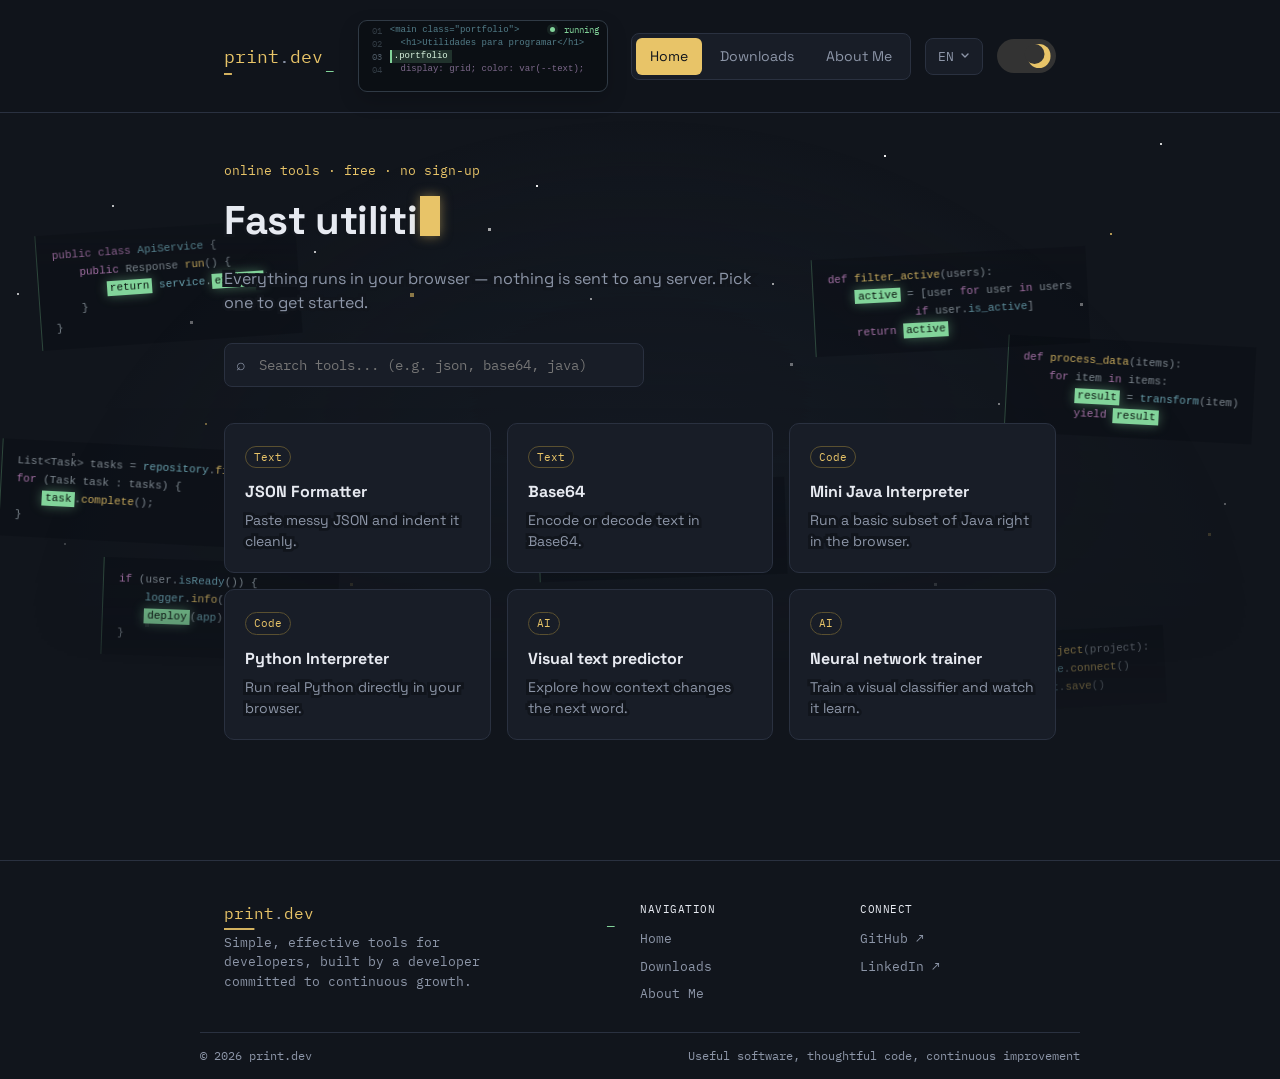
==== commit e882c95f: "Add Google Analytics tracking tags This change adds the Google Analytics gtag script to the site's m" ====
--- a/index.html
+++ b/index.html
@@ -27,6 +27,16 @@
         <script src="js/i18n.js" defer></script>
         <script src="js/theme.js" defer></script>
         <script src="js/fast-navigation.js" defer></script>
+
+        <!-- Google tag (gtag.js) -->
+        <script async src="https://www.googletagmanager.com/gtag/js?id=G-PK49GNTRRZ"></script>
+        <script>
+        window.dataLayer = window.dataLayer || [];
+        function gtag(){dataLayer.push(arguments);}
+        gtag('js', new Date());
+
+        gtag('config', 'G-PK49GNTRRZ');
+        </script>
     </head>
 
     <body>
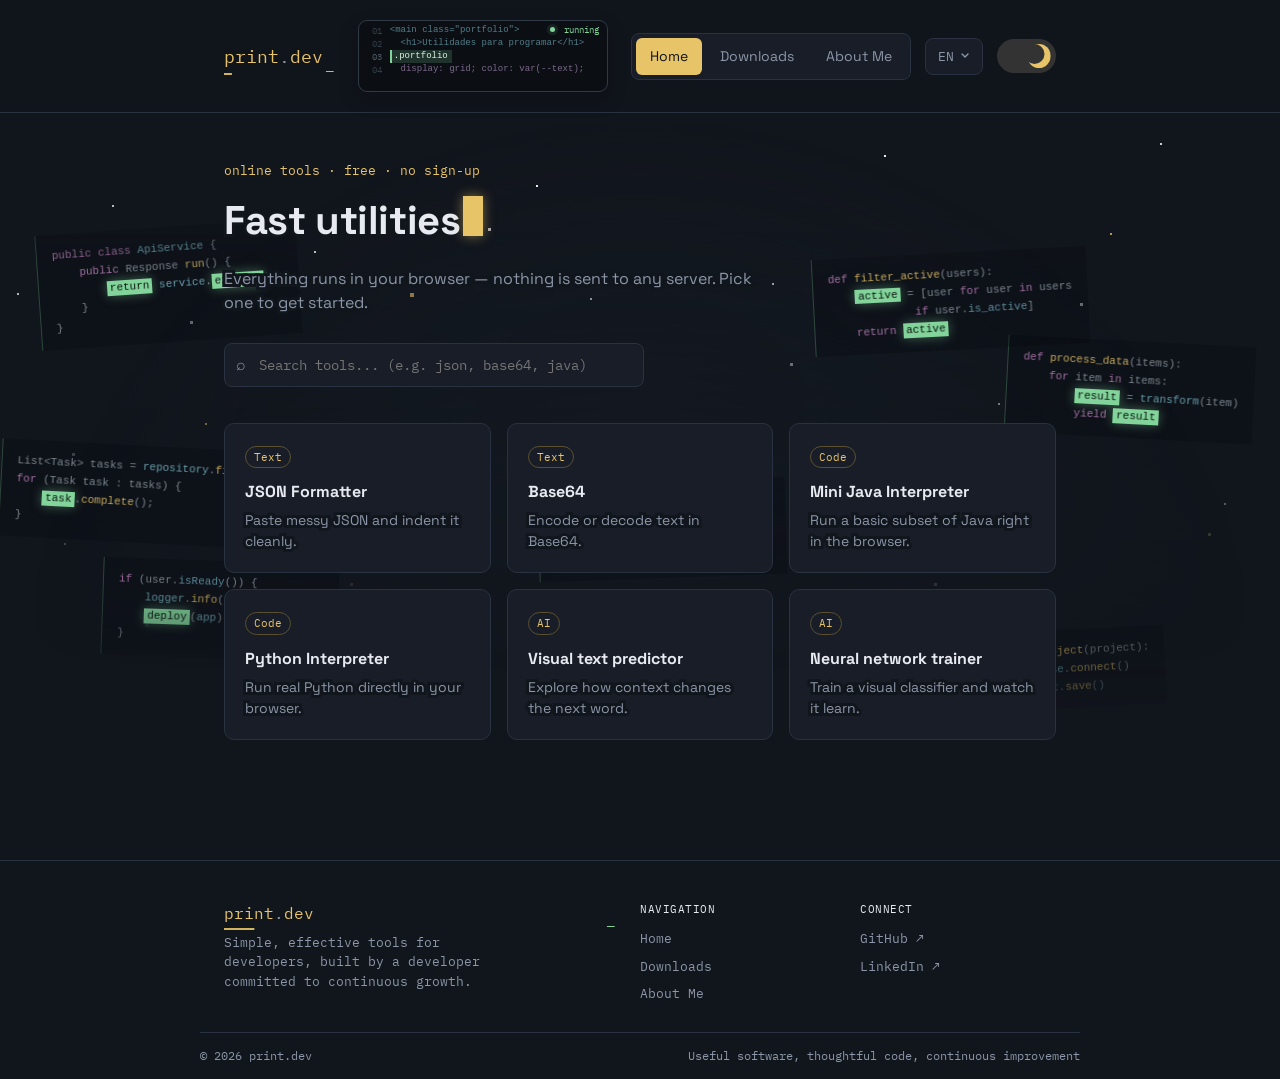
==== commit d67e2f00: "Format Google Analytics snippets Aligns the Google Analytics gtag snippet indentation across the sit" ====
--- a/index.html
+++ b/index.html
@@ -31,11 +31,11 @@
         <!-- Google tag (gtag.js) -->
         <script async src="https://www.googletagmanager.com/gtag/js?id=G-PK49GNTRRZ"></script>
         <script>
-        window.dataLayer = window.dataLayer || [];
-        function gtag(){dataLayer.push(arguments);}
-        gtag('js', new Date());
+            window.dataLayer = window.dataLayer || [];
+            function gtag(){dataLayer.push(arguments);}
+            gtag('js', new Date());
 
-        gtag('config', 'G-PK49GNTRRZ');
+            gtag('config', 'G-PK49GNTRRZ');
         </script>
     </head>
 
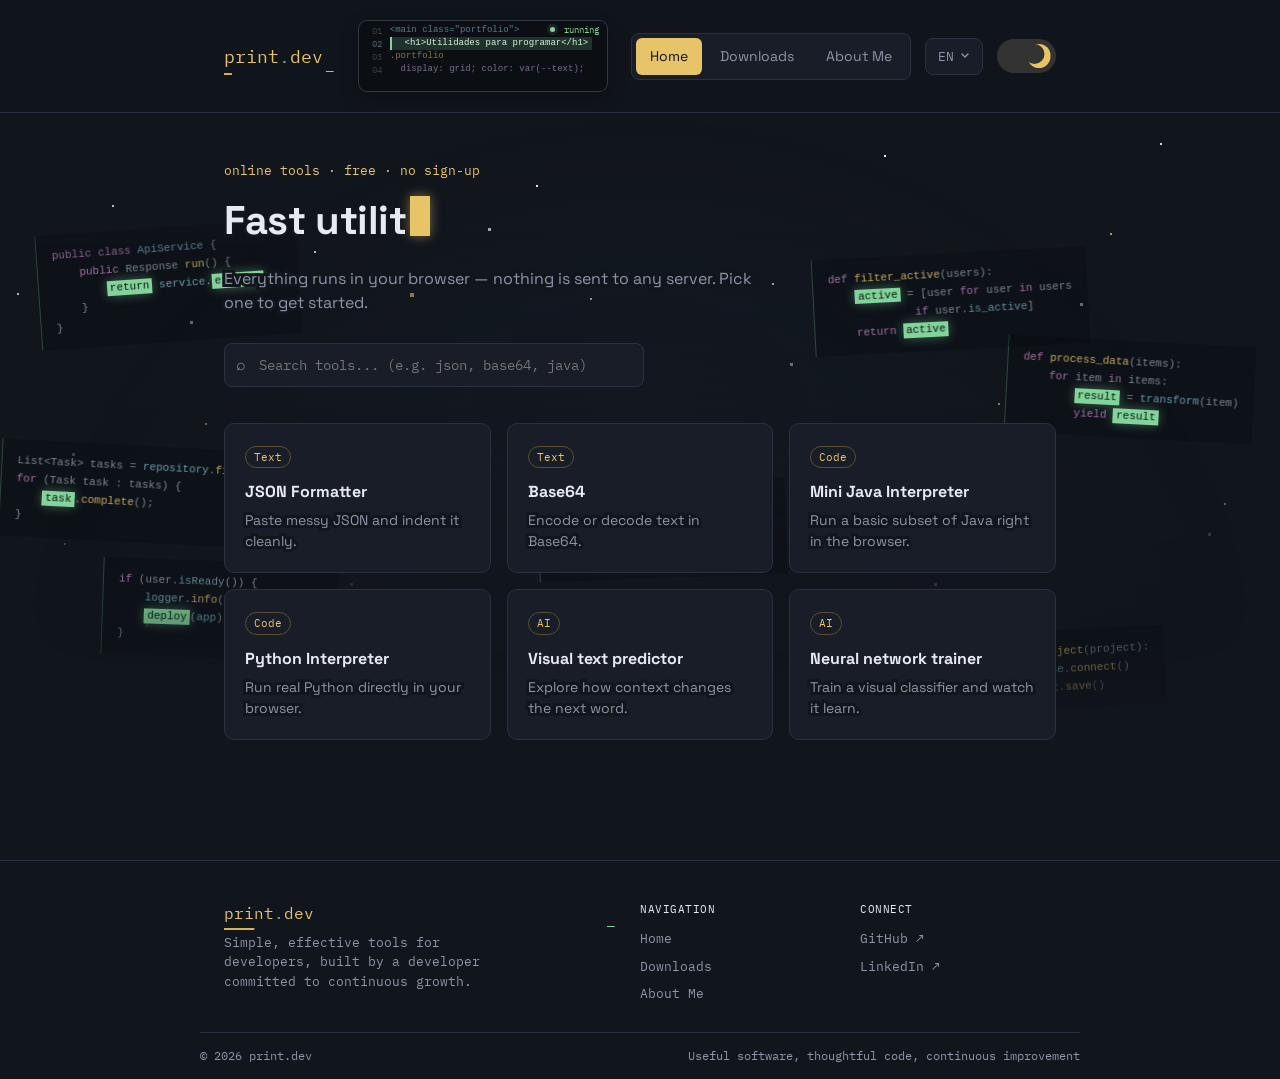
==== commit e7cefd10: "Remove Google Analytics snippets This commit removes the Google Tag Manager gtag script blocks from " ====
--- a/index.html
+++ b/index.html
@@ -27,16 +27,6 @@
         <script src="js/i18n.js" defer></script>
         <script src="js/theme.js" defer></script>
         <script src="js/fast-navigation.js" defer></script>
-
-        <!-- Google tag (gtag.js) -->
-        <script async src="https://www.googletagmanager.com/gtag/js?id=G-PK49GNTRRZ"></script>
-        <script>
-            window.dataLayer = window.dataLayer || [];
-            function gtag(){dataLayer.push(arguments);}
-            gtag('js', new Date());
-
-            gtag('config', 'G-PK49GNTRRZ');
-        </script>
     </head>
 
     <body>
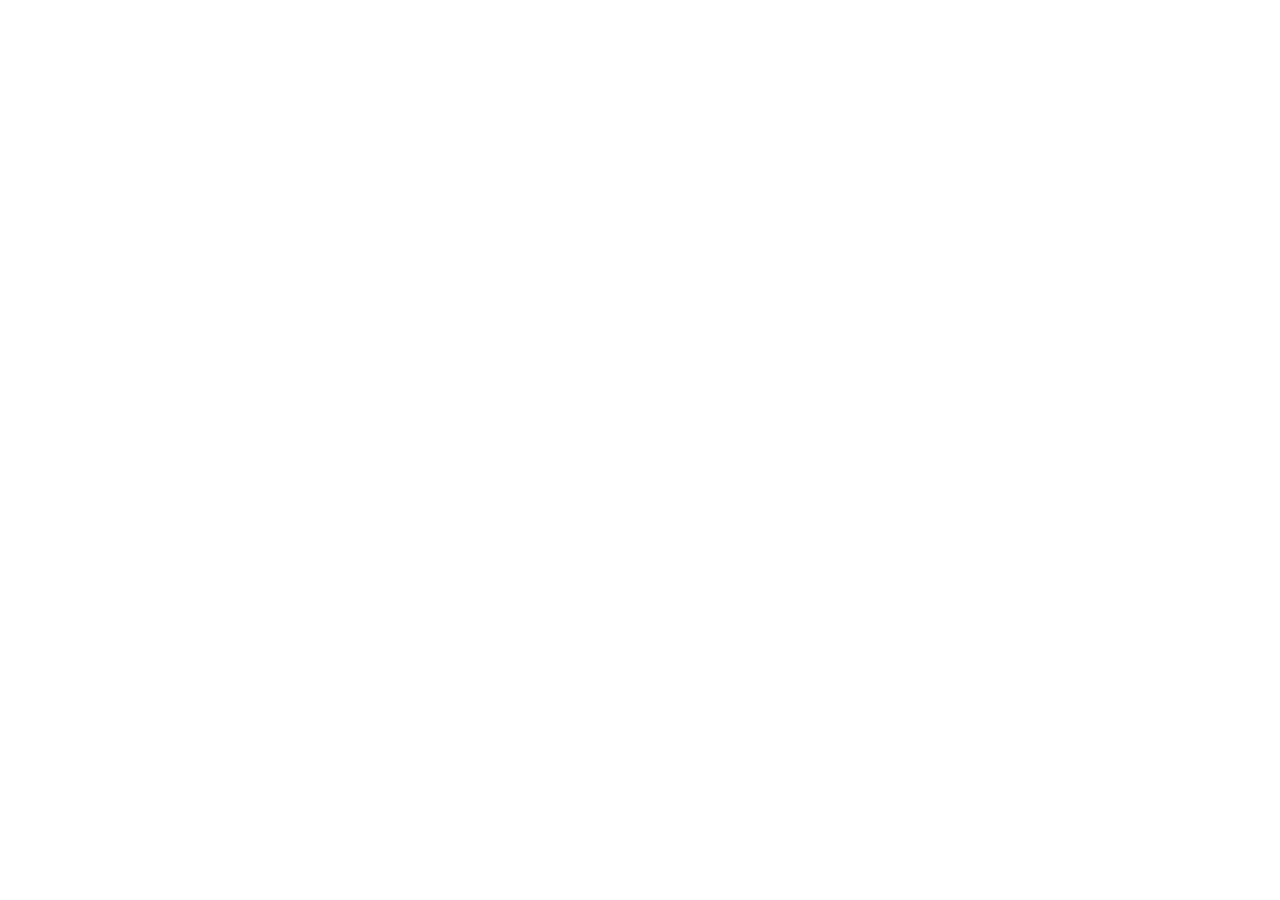
==== commit ca0a9728: "Revert "Format Google Analytics snippets" This reverts commit d67e2f002643ed170cefec9be868a97140092b" ====
--- a/index.html
+++ b/index.html
@@ -1,167 +1,26 @@
 <!DOCTYPE html>
 <html lang="es">
+<head>
+    <meta charset="UTF-8">
+    <meta name="viewport" content="width=device-width, initial-scale=1.0">
+    <title>print.dev - Herramientas online gratuitas para desarrolladores</title>
+    <link rel="stylesheet" href="./estilos.css">
+    <link rel="stylesheet" href="https://cdnjs.cloudflare.com/ajax/libs/font-awesome/6.4.0/css/all.min.css">
+    <link href="https://fonts.googleapis.com/css2?family=Poppins:wght@400;500;600;700&display=swap" rel="stylesheet">
+    <link rel="apple-touch-icon" href="apple-touch-icon.png">
+    <!-- Favicon -->
+    <link rel="icon" type="image/png" sizes="32x32" href="favicon-32x32.png">
+    <link rel="icon" type="image/png" sizes="16x16" href="favicon-16x16.png">
+    <link rel="manifest" href="site.webmanifest">
+    <!-- Windows 8+ -->
+    <meta name="msapplication-TileColor" content="#2d89ef">
+    <meta name="msapplication-config" content="browserconfig.xml">
+    <!-- Google tag (gtag.js) -->
+    <script async src="https://www.googletagmanager.com/gtag/js?id=G-PK49GNTRRZ"></script>
+    <script>
+        window.dataLayer = window.dataLayer || [];
+        function gtag(){dataLayer.push(arguments);}
+        gtag('js', new Date());
 
-    <head>
-        <meta charset="UTF-8">
-        <script>document.documentElement.style.background="#11151c";try{if(localStorage.getItem("user_lang")==="en")document.documentElement.classList.add("i18n-loading")}catch(e){}</script>
-        <!-- Previene el parpadeo de color leyendo el tema guardado antes de renderizar el CSS -->
-        <script>        
-            (function() {
-                let theme = 'dark';
-                try {
-                    if (localStorage.getItem('user_theme') === 'light') theme = 'light';
-                } catch {}
-                document.documentElement.setAttribute('data-theme', theme);
-            })();
-        </script>
-        <meta name="viewport" content="width=device-width, initial-scale=1, viewport-fit=cover">
-        <title data-i18n="title_home">print.dev | Herramientas online para desarrolladores</title>
-        <meta name="description" content="Herramientas online gratis para programadores: formateador JSON, Base64, intérprete de Java, intérprete de Phyton.">
-        <link rel="preconnect" href="https://fonts.googleapis.com">
-        <link rel="icon" href="img/favicon.svg" type="image/svg+xml">
-        <link rel="preconnect" href="https://fonts.gstatic.com" crossorigin>
-        <link href="https://fonts.googleapis.com/css2?family=Space+Grotesk:wght@500;700&family=IBM+Plex+Mono:wght@400;500&display=swap" rel="stylesheet">
-        <link rel="stylesheet" href="css/styles.css">
-
-        <script src="js/locales.js" defer></script>
-        <script src="js/i18n.js" defer></script>
-        <script src="js/theme.js" defer></script>
-        <script src="js/fast-navigation.js" defer></script>
-    </head>
-
-    <body>
-
-        <header>
-            <div class="wrap">
-                <a class="brand" href="index.html">print<span>.</span>dev</a>
-                <div class="runtime-panel" aria-label="Código del portfolio ejecutándose en el navegador">
-                    <div class="runtime-code" id="runtimeCode" aria-live="polite"><span class="runtime-inline-status"><b></b> running</span></div>
-                </div>
-                <div class="header-controls">
-                    <nav>
-                        <a class="tab-btn nav-link active" href="index.html" data-i18n="nav_inicio">Inicio</a>
-                        <a class="tab-btn nav-link" href="descargas.html" data-i18n="nav_descargas">Descargas</a>
-                        <a class="tab-btn nav-link" href="sobremi.html" data-i18n="nav_sobremi">Sobre mí</a>
-                    </nav>
-                    <div class="lang-select" id="langSelect">
-                        <button class="lang-btn" id="langBtn" type="button" aria-haspopup="true" aria-expanded="false">
-                            <span class="mono">ES</span>
-                            <svg class="chev" width="10" height="10" viewBox="0 0 10 10" aria-hidden="true"><path d="M2 3l3 3 3-3" stroke="currentColor" stroke-width="1.4" fill="none" stroke-linecap="round" stroke-linejoin="round"/></svg>
-                        </button>
-                        <div class="lang-menu" id="langMenu" role="menu">
-                            <button class="lang-opt active" type="button" data-lang="es" role="menuitem" data-i18n="lang_es">Español</button>
-                            <button class="lang-opt" type="button" data-lang="en" role="menuitem" data-i18n="lang_en">English</button>
-                        </div>
-                    </div>
-                    <!-- Botón de cambio de tema -->
-                    <label id="theme-toggle" class="switch" title="Cambiar tema" data-i18n-title="theme_toggle_title">
-                        <input type="checkbox" aria-label="Cambiar tema">
-                        <span class="slider">
-                            <span class="circle">
-                                <span class="shine shine-1"></span>
-                                <span class="shine shine-2"></span>
-                                <span class="shine shine-3"></span>
-                                <span class="shine shine-4"></span>
-                                <span class="shine shine-5"></span>
-                                <span class="shine shine-6"></span>
-                                <span class="shine shine-7"></span>
-                                <span class="shine shine-8"></span>
-                                <span class="moon"></span>
-                            </span>
-                        </span>
-                    </label>
-                </div>
-            </div>
-        </header>
-
-        <main>
-            <div class="wrap">
-                <section id="inicio" class="active">
-                    <div class="starfield" aria-hidden="true">
-                        <div id="stars"></div>
-                        <div id="stars2"></div>
-                        <div id="stars3"></div>
-                    </div>
-
-                    <div class="code-atmosphere" aria-hidden="true">
-                        <pre class="code-fragment java-fragment fragment-a"><code><span class="code-line"><span class="code-keyword">public</span> <span class="code-keyword">class</span> <span class="code-class">ApiService</span> {</span><span class="code-line">    <span class="code-keyword">public</span> <span class="code-type">Response</span> <span class="code-method">run</span>() {</span><span class="code-line">        <span class="exec-word">return</span> <span class="code-class">service</span>.<span class="exec-word">execute</span>();</span><span class="code-line">    }</span><span class="code-line">}</span></code></pre>
-                        <pre class="code-fragment python-fragment fragment-b"><code><span class="code-line"><span class="code-keyword">def</span> <span class="code-method">process_data</span>(items):</span><span class="code-line">    <span class="code-keyword">for</span> item <span class="code-keyword">in</span> items:</span><span class="code-line">        <span class="exec-word">result</span> = <span class="code-class">transform</span>(item)</span><span class="code-line">        <span class="code-keyword">yield</span> <span class="exec-word">result</span></span></code></pre>
-                        <pre class="code-fragment java-fragment fragment-c"><code><span class="code-line"><span class="code-keyword">if</span> (user.<span class="code-property">isReady</span>()) {</span><span class="code-line">    <span class="code-class">logger</span>.<span class="code-method">info</span>(<span class="code-string">"building..."</span>);</span><span class="code-line">    <span class="exec-word">deploy</span>(<span class="code-class">app</span>);</span><span class="code-line">}</span></code></pre>
-                        <pre class="code-fragment python-fragment fragment-d"><code><span class="code-line"><span class="code-keyword">async def</span> <span class="code-method">save_project</span>(project):</span><span class="code-line">    <span class="exec-word">await</span> <span class="code-class">database</span>.<span class="code-method">connect</span>()</span><span class="code-line">    <span class="code-keyword">return</span> <span class="code-class">project</span>.<span class="code-method">save</span>()</span></code></pre>
-                        <pre class="code-fragment python-fragment fragment-e"><code><span class="code-line"><span class="code-keyword">try</span>:</span><span class="code-line">    <span class="exec-word">response</span> = <span class="code-method">requests</span>.<span class="code-method">get</span>(url)</span><span class="code-line"><span class="code-keyword">except</span> <span class="code-class">Error</span>:</span><span class="code-line">    <span class="code-method">retry</span>(<span class="code-number">3</span>)</span></code></pre>
-                        <pre class="code-fragment java-fragment fragment-f"><code><span class="code-line"><span class="code-type">List</span>&lt;<span class="code-type">Task</span>&gt; tasks = <span class="code-class">repository</span>.<span class="code-method">findAll</span>();</span><span class="code-line"><span class="code-keyword">for</span> (<span class="code-type">Task</span> task : tasks) {</span><span class="code-line">    <span class="exec-word">task</span>.<span class="code-method">complete</span>();</span><span class="code-line">}</span></code></pre>
-                        <pre class="code-fragment python-fragment fragment-g"><code><span class="code-line"><span class="code-keyword">def</span> <span class="code-method">filter_active</span>(users):</span><span class="code-line">    <span class="exec-word">active</span> = [user <span class="code-keyword">for</span> user <span class="code-keyword">in</span> users</span><span class="code-line">             <span class="code-keyword">if</span> user.<span class="code-property">is_active</span>]</span><span class="code-line">    <span class="code-keyword">return</span> <span class="exec-word">active</span></span></code></pre>
-                    </div>
-
-                    <div class="kicker" data-i18n="hero_kicker">herramientas online · gratis · sin registro</div>
-                    <h1><span id="typingTitle" aria-live="polite">Utilidades rápidas para programar sin pausa</span><span class="cursor" aria-hidden="true"></span></h1>
-                    <p class="lede" data-i18n="hero_lede">Todo corre en tu navegador — nada se envía a ningún servidor. Elige una para abrirla.</p>
-
-                    <div class="search">
-                        <input type="text" id="toolSearch" data-i18n-placeholder="search_placeholder" placeholder="Buscar herramienta... (ej. json, base64, java)" oninput="filterTools(this.value)">
-                    </div>
-
-                    <div class="grid" id="toolsGrid">
-                        <a class="card-link" id="tool-json" data-native data-name="formateador json indentar" href="formateador-json.html" style="view-transition-name:vt-json">
-                            <span class="k" data-i18n="tag_text">Texto</span>
-                            <h3 data-i18n="tool_json_title">Formateador JSON</h3>
-                            <p data-i18n="tool_json_desc">Pega JSON desordenado y lo indenta correctamente.</p>
-                        </a>
-                        <a class="card-link" id="tool-b64" data-native data-name="base64 codificar decodificar" href="base64.html" style="view-transition-name:vt-b64">
-                            <span class="k" data-i18n="tag_text">Texto</span>
-                            <h3 data-i18n="tool_b64_title">Base64</h3>
-                            <p data-i18n="tool_b64_desc">Codifica o decodifica texto en Base64.</p>
-                        </a>
-                        <a class="card-link" id="tool-java" data-native data-name="java interprete ejecutar codigo compilador" href="java-interprete.html" style="view-transition-name:vt-java">
-                            <span class="k" data-i18n="tag_code">Código</span>
-                            <h3 data-i18n="tool_java_title">Mini intérprete de Java</h3>
-                            <p data-i18n="tool_java_desc">Ejecuta un subconjunto básico de Java en el navegador.</p>
-                        </a>
-                        <a class="card-link" id="tool-python" data-native data-name="python interprete ejecutar codigo" href="python-interprete.html" style="view-transition-name:vt-python">
-                            <span class="k" data-i18n="tag_code">Código</span>
-                            <h3 data-i18n="tool_python_title">Intérprete de Python</h3>
-                            <p data-i18n="tool_python_desc">Ejecuta Python real directamente en tu navegador.</p>
-                        </a>
-                        <a class="card-link" id="tool-text-predictor" data-native data-name="texto predecir prediccion palabras sugerencias autocompletar ngram lenguaje" href="predictor-texto.html" style="view-transition-name:vt-text-predictor">
-                            <span class="k" data-i18n="tag_ai">IA</span>
-                            <h3 data-i18n="tool_text_predictor_title">Predictor visual de texto</h3>
-                            <p data-i18n="tool_text_predictor_desc">Explora cómo el contexto cambia la siguiente palabra.</p>
-                        </a>
-                        <a class="card-link" id="tool-neural" data-native data-name="ia inteligencia artificial red neuronal machine learning entrenador puntos tfjs" href="red-neuronal.html" style="view-transition-name:vt-neural">
-                            <span class="k" data-i18n="tag_ai">IA</span>
-                            <h3 data-i18n="tool_neural_title">Entrenador de red neuronal</h3>
-                            <p data-i18n="tool_neural_desc">Entrena un clasificador visual y observa cómo aprende.</p>
-                        </a>
-                    </div>
-                    <p class="empty-msg" id="emptyMsg" data-i18n="empty_msg">No hay ninguna herramienta que coincida con esa búsqueda todavía.</p>
-                </section>
-            </div>
-        </main>
-
-        <footer>
-            <div class="wrap footer-grid">
-                <div>
-                    <div class="brand" style="font-size:16px">print<span>.</span>dev</div>
-                    <p class="foot-tag" data-i18n="footer_tag">Herramientas para programar de forma más sencilla y eficiente, creadas por un desarrollador en constante evolución.</p>
-                </div>
-                <div class="foot-links">
-                    <span class="foot-h" data-i18n="footer_nav_heading">Navegación</span>
-                    <a href="index.html" class="nav-link" data-i18n="nav_inicio">Inicio</a>
-                    <a href="descargas.html" class="nav-link" data-i18n="nav_descargas">Descargas</a>
-                    <a href="sobremi.html" class="nav-link" data-i18n="nav_sobremi">Sobre mí</a>
-                </div>
-                <div class="foot-links">
-                    <span class="foot-h" data-i18n="footer_connect_heading">Conecta</span>
-                    <a href="https://github.com/Rccrawler" target="_blank" rel="noopener">GitHub ↗</a>
-                    <a href="https://www.linkedin.com/in/andrew-es" target="_blank" rel="noopener">LinkedIn ↗</a>
-                </div>
-            </div>
-            <div class="wrap foot-bottom">
-                <span>© 2026 print.dev</span>
-                <span data-i18n="footer_bottom_note">Software útil, código cuidado y mejora constante</span>
-            </div>
-        </footer>
-
-        <script src="js/index.js" defer></script>
-    </body>
-</html>
+        gtag('config', 'G-PK49GNTRRZ');
+    </script>
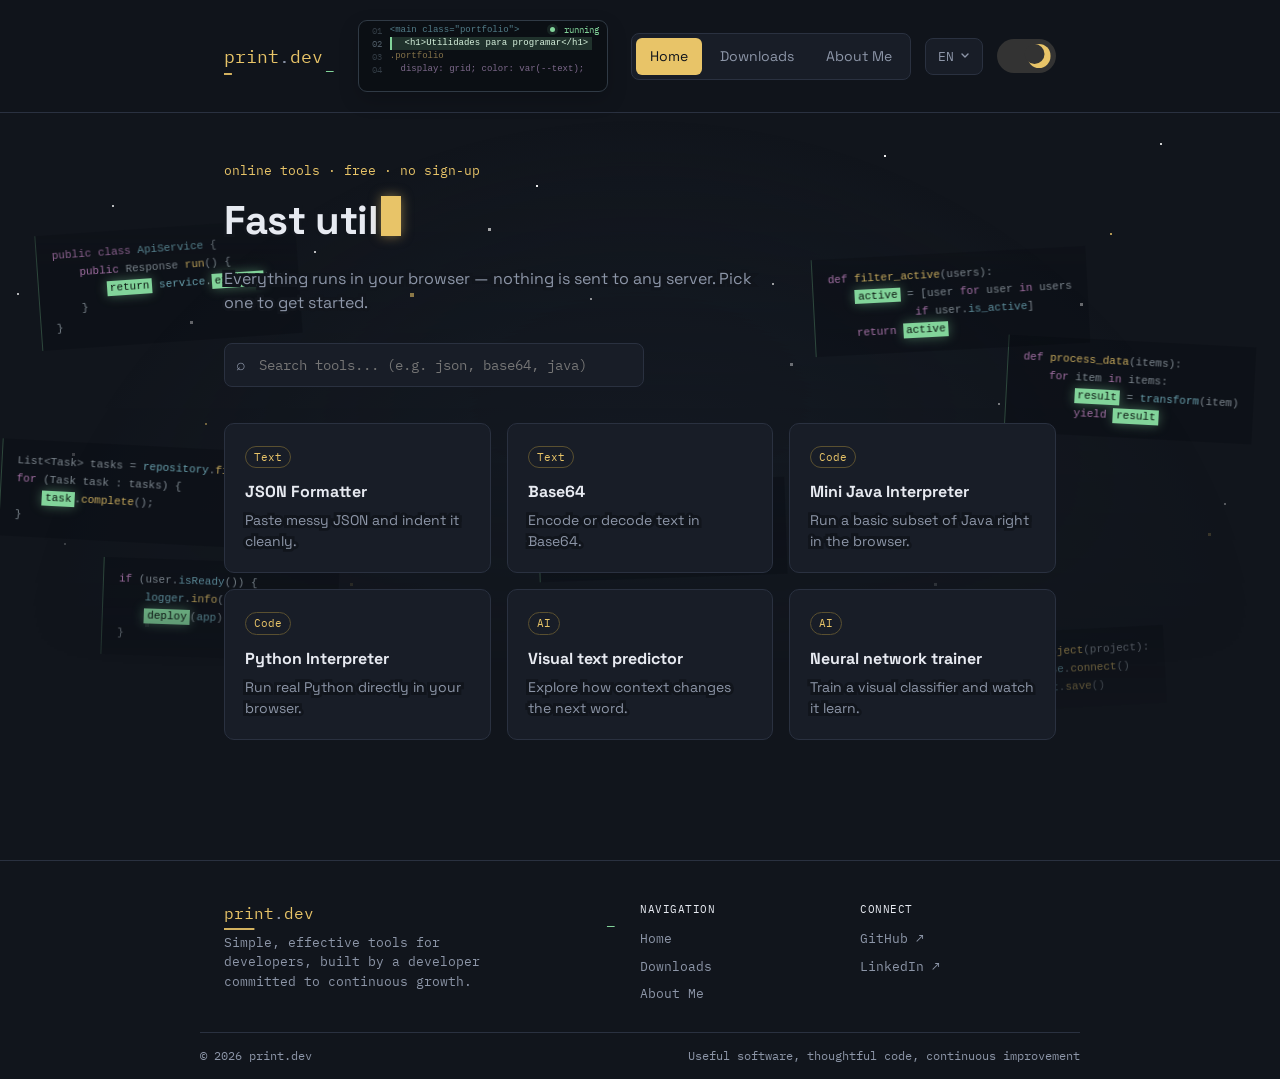
==== commit 9c58ec57: "Refactor HTML pages for i18n & theming Update multiple HTML pages to a modern, shared layout: centra" ====
--- a/index.html
+++ b/index.html
@@ -1,26 +1,177 @@
 <!DOCTYPE html>
 <html lang="es">
-<head>
-    <meta charset="UTF-8">
-    <meta name="viewport" content="width=device-width, initial-scale=1.0">
-    <title>print.dev - Herramientas online gratuitas para desarrolladores</title>
-    <link rel="stylesheet" href="./estilos.css">
-    <link rel="stylesheet" href="https://cdnjs.cloudflare.com/ajax/libs/font-awesome/6.4.0/css/all.min.css">
-    <link href="https://fonts.googleapis.com/css2?family=Poppins:wght@400;500;600;700&display=swap" rel="stylesheet">
-    <link rel="apple-touch-icon" href="apple-touch-icon.png">
-    <!-- Favicon -->
-    <link rel="icon" type="image/png" sizes="32x32" href="favicon-32x32.png">
-    <link rel="icon" type="image/png" sizes="16x16" href="favicon-16x16.png">
-    <link rel="manifest" href="site.webmanifest">
-    <!-- Windows 8+ -->
-    <meta name="msapplication-TileColor" content="#2d89ef">
-    <meta name="msapplication-config" content="browserconfig.xml">
-    <!-- Google tag (gtag.js) -->
-    <script async src="https://www.googletagmanager.com/gtag/js?id=G-PK49GNTRRZ"></script>
-    <script>
-        window.dataLayer = window.dataLayer || [];
-        function gtag(){dataLayer.push(arguments);}
-        gtag('js', new Date());
 
-        gtag('config', 'G-PK49GNTRRZ');
-    </script>+    <head>
+        <meta charset="UTF-8">
+        <script>document.documentElement.style.background="#11151c";try{if(localStorage.getItem("user_lang")==="en")document.documentElement.classList.add("i18n-loading")}catch(e){}</script>
+        <!-- Previene el parpadeo de color leyendo el tema guardado antes de renderizar el CSS -->
+        <script>        
+            (function() {
+                let theme = 'dark';
+                try {
+                    if (localStorage.getItem('user_theme') === 'light') theme = 'light';
+                } catch {}
+                document.documentElement.setAttribute('data-theme', theme);
+            })();
+        </script>
+        <meta name="viewport" content="width=device-width, initial-scale=1, viewport-fit=cover">
+        <title data-i18n="title_home">print.dev | Herramientas online para desarrolladores</title>
+        <meta name="description" content="Herramientas online gratis para programadores: formateador JSON, Base64, intérprete de Java, intérprete de Phyton.">
+        <link rel="preconnect" href="https://fonts.googleapis.com">
+        <link rel="icon" href="img/favicon.svg" type="image/svg+xml">
+        <link rel="preconnect" href="https://fonts.gstatic.com" crossorigin>
+        <link href="https://fonts.googleapis.com/css2?family=Space+Grotesk:wght@500;700&family=IBM+Plex+Mono:wght@400;500&display=swap" rel="stylesheet">
+        <link rel="stylesheet" href="css/styles.css">
+
+        <script src="js/locales.js" defer></script>
+        <script src="js/i18n.js" defer></script>
+        <script src="js/theme.js" defer></script>
+        <script src="js/fast-navigation.js" defer></script>
+
+        <!-- Google tag (gtag.js) -->
+        <script async src="https://www.googletagmanager.com/gtag/js?id=G-PK49GNTRRZ"></script>
+        <script>
+            window.dataLayer = window.dataLayer || [];
+            function gtag(){dataLayer.push(arguments);}
+            gtag('js', new Date());
+
+            gtag('config', 'G-PK49GNTRRZ');
+        </script>
+    </head>
+
+    <body>
+
+        <header>
+            <div class="wrap">
+                <a class="brand" href="index.html">print<span>.</span>dev</a>
+                <div class="runtime-panel" aria-label="Código del portfolio ejecutándose en el navegador">
+                    <div class="runtime-code" id="runtimeCode" aria-live="polite"><span class="runtime-inline-status"><b></b> running</span></div>
+                </div>
+                <div class="header-controls">
+                    <nav>
+                        <a class="tab-btn nav-link active" href="index.html" data-i18n="nav_inicio">Inicio</a>
+                        <a class="tab-btn nav-link" href="descargas.html" data-i18n="nav_descargas">Descargas</a>
+                        <a class="tab-btn nav-link" href="sobremi.html" data-i18n="nav_sobremi">Sobre mí</a>
+                    </nav>
+                    <div class="lang-select" id="langSelect">
+                        <button class="lang-btn" id="langBtn" type="button" aria-haspopup="true" aria-expanded="false">
+                            <span class="mono">ES</span>
+                            <svg class="chev" width="10" height="10" viewBox="0 0 10 10" aria-hidden="true"><path d="M2 3l3 3 3-3" stroke="currentColor" stroke-width="1.4" fill="none" stroke-linecap="round" stroke-linejoin="round"/></svg>
+                        </button>
+                        <div class="lang-menu" id="langMenu" role="menu">
+                            <button class="lang-opt active" type="button" data-lang="es" role="menuitem" data-i18n="lang_es">Español</button>
+                            <button class="lang-opt" type="button" data-lang="en" role="menuitem" data-i18n="lang_en">English</button>
+                        </div>
+                    </div>
+                    <!-- Botón de cambio de tema -->
+                    <label id="theme-toggle" class="switch" title="Cambiar tema" data-i18n-title="theme_toggle_title">
+                        <input type="checkbox" aria-label="Cambiar tema">
+                        <span class="slider">
+                            <span class="circle">
+                                <span class="shine shine-1"></span>
+                                <span class="shine shine-2"></span>
+                                <span class="shine shine-3"></span>
+                                <span class="shine shine-4"></span>
+                                <span class="shine shine-5"></span>
+                                <span class="shine shine-6"></span>
+                                <span class="shine shine-7"></span>
+                                <span class="shine shine-8"></span>
+                                <span class="moon"></span>
+                            </span>
+                        </span>
+                    </label>
+                </div>
+            </div>
+        </header>
+
+        <main>
+            <div class="wrap">
+                <section id="inicio" class="active">
+                    <div class="starfield" aria-hidden="true">
+                        <div id="stars"></div>
+                        <div id="stars2"></div>
+                        <div id="stars3"></div>
+                    </div>
+
+                    <div class="code-atmosphere" aria-hidden="true">
+                        <pre class="code-fragment java-fragment fragment-a"><code><span class="code-line"><span class="code-keyword">public</span> <span class="code-keyword">class</span> <span class="code-class">ApiService</span> {</span><span class="code-line">    <span class="code-keyword">public</span> <span class="code-type">Response</span> <span class="code-method">run</span>() {</span><span class="code-line">        <span class="exec-word">return</span> <span class="code-class">service</span>.<span class="exec-word">execute</span>();</span><span class="code-line">    }</span><span class="code-line">}</span></code></pre>
+                        <pre class="code-fragment python-fragment fragment-b"><code><span class="code-line"><span class="code-keyword">def</span> <span class="code-method">process_data</span>(items):</span><span class="code-line">    <span class="code-keyword">for</span> item <span class="code-keyword">in</span> items:</span><span class="code-line">        <span class="exec-word">result</span> = <span class="code-class">transform</span>(item)</span><span class="code-line">        <span class="code-keyword">yield</span> <span class="exec-word">result</span></span></code></pre>
+                        <pre class="code-fragment java-fragment fragment-c"><code><span class="code-line"><span class="code-keyword">if</span> (user.<span class="code-property">isReady</span>()) {</span><span class="code-line">    <span class="code-class">logger</span>.<span class="code-method">info</span>(<span class="code-string">"building..."</span>);</span><span class="code-line">    <span class="exec-word">deploy</span>(<span class="code-class">app</span>);</span><span class="code-line">}</span></code></pre>
+                        <pre class="code-fragment python-fragment fragment-d"><code><span class="code-line"><span class="code-keyword">async def</span> <span class="code-method">save_project</span>(project):</span><span class="code-line">    <span class="exec-word">await</span> <span class="code-class">database</span>.<span class="code-method">connect</span>()</span><span class="code-line">    <span class="code-keyword">return</span> <span class="code-class">project</span>.<span class="code-method">save</span>()</span></code></pre>
+                        <pre class="code-fragment python-fragment fragment-e"><code><span class="code-line"><span class="code-keyword">try</span>:</span><span class="code-line">    <span class="exec-word">response</span> = <span class="code-method">requests</span>.<span class="code-method">get</span>(url)</span><span class="code-line"><span class="code-keyword">except</span> <span class="code-class">Error</span>:</span><span class="code-line">    <span class="code-method">retry</span>(<span class="code-number">3</span>)</span></code></pre>
+                        <pre class="code-fragment java-fragment fragment-f"><code><span class="code-line"><span class="code-type">List</span>&lt;<span class="code-type">Task</span>&gt; tasks = <span class="code-class">repository</span>.<span class="code-method">findAll</span>();</span><span class="code-line"><span class="code-keyword">for</span> (<span class="code-type">Task</span> task : tasks) {</span><span class="code-line">    <span class="exec-word">task</span>.<span class="code-method">complete</span>();</span><span class="code-line">}</span></code></pre>
+                        <pre class="code-fragment python-fragment fragment-g"><code><span class="code-line"><span class="code-keyword">def</span> <span class="code-method">filter_active</span>(users):</span><span class="code-line">    <span class="exec-word">active</span> = [user <span class="code-keyword">for</span> user <span class="code-keyword">in</span> users</span><span class="code-line">             <span class="code-keyword">if</span> user.<span class="code-property">is_active</span>]</span><span class="code-line">    <span class="code-keyword">return</span> <span class="exec-word">active</span></span></code></pre>
+                    </div>
+
+                    <div class="kicker" data-i18n="hero_kicker">herramientas online · gratis · sin registro</div>
+                    <h1><span id="typingTitle" aria-live="polite">Utilidades rápidas para programar sin pausa</span><span class="cursor" aria-hidden="true"></span></h1>
+                    <p class="lede" data-i18n="hero_lede">Todo corre en tu navegador — nada se envía a ningún servidor. Elige una para abrirla.</p>
+
+                    <div class="search">
+                        <input type="text" id="toolSearch" data-i18n-placeholder="search_placeholder" placeholder="Buscar herramienta... (ej. json, base64, java)" oninput="filterTools(this.value)">
+                    </div>
+
+                    <div class="grid" id="toolsGrid">
+                        <a class="card-link" id="tool-json" data-native data-name="formateador json indentar" href="formateador-json.html" style="view-transition-name:vt-json">
+                            <span class="k" data-i18n="tag_text">Texto</span>
+                            <h3 data-i18n="tool_json_title">Formateador JSON</h3>
+                            <p data-i18n="tool_json_desc">Pega JSON desordenado y lo indenta correctamente.</p>
+                        </a>
+                        <a class="card-link" id="tool-b64" data-native data-name="base64 codificar decodificar" href="base64.html" style="view-transition-name:vt-b64">
+                            <span class="k" data-i18n="tag_text">Texto</span>
+                            <h3 data-i18n="tool_b64_title">Base64</h3>
+                            <p data-i18n="tool_b64_desc">Codifica o decodifica texto en Base64.</p>
+                        </a>
+                        <a class="card-link" id="tool-java" data-native data-name="java interprete ejecutar codigo compilador" href="java-interprete.html" style="view-transition-name:vt-java">
+                            <span class="k" data-i18n="tag_code">Código</span>
+                            <h3 data-i18n="tool_java_title">Mini intérprete de Java</h3>
+                            <p data-i18n="tool_java_desc">Ejecuta un subconjunto básico de Java en el navegador.</p>
+                        </a>
+                        <a class="card-link" id="tool-python" data-native data-name="python interprete ejecutar codigo" href="python-interprete.html" style="view-transition-name:vt-python">
+                            <span class="k" data-i18n="tag_code">Código</span>
+                            <h3 data-i18n="tool_python_title">Intérprete de Python</h3>
+                            <p data-i18n="tool_python_desc">Ejecuta Python real directamente en tu navegador.</p>
+                        </a>
+                        <a class="card-link" id="tool-text-predictor" data-native data-name="texto predecir prediccion palabras sugerencias autocompletar ngram lenguaje" href="predictor-texto.html" style="view-transition-name:vt-text-predictor">
+                            <span class="k" data-i18n="tag_ai">IA</span>
+                            <h3 data-i18n="tool_text_predictor_title">Predictor visual de texto</h3>
+                            <p data-i18n="tool_text_predictor_desc">Explora cómo el contexto cambia la siguiente palabra.</p>
+                        </a>
+                        <a class="card-link" id="tool-neural" data-native data-name="ia inteligencia artificial red neuronal machine learning entrenador puntos tfjs" href="red-neuronal.html" style="view-transition-name:vt-neural">
+                            <span class="k" data-i18n="tag_ai">IA</span>
+                            <h3 data-i18n="tool_neural_title">Entrenador de red neuronal</h3>
+                            <p data-i18n="tool_neural_desc">Entrena un clasificador visual y observa cómo aprende.</p>
+                        </a>
+                    </div>
+                    <p class="empty-msg" id="emptyMsg" data-i18n="empty_msg">No hay ninguna herramienta que coincida con esa búsqueda todavía.</p>
+                </section>
+            </div>
+        </main>
+
+        <footer>
+            <div class="wrap footer-grid">
+                <div>
+                    <div class="brand" style="font-size:16px">print<span>.</span>dev</div>
+                    <p class="foot-tag" data-i18n="footer_tag">Herramientas para programar de forma más sencilla y eficiente, creadas por un desarrollador en constante evolución.</p>
+                </div>
+                <div class="foot-links">
+                    <span class="foot-h" data-i18n="footer_nav_heading">Navegación</span>
+                    <a href="index.html" class="nav-link" data-i18n="nav_inicio">Inicio</a>
+                    <a href="descargas.html" class="nav-link" data-i18n="nav_descargas">Descargas</a>
+                    <a href="sobremi.html" class="nav-link" data-i18n="nav_sobremi">Sobre mí</a>
+                </div>
+                <div class="foot-links">
+                    <span class="foot-h" data-i18n="footer_connect_heading">Conecta</span>
+                    <a href="https://github.com/Rccrawler" target="_blank" rel="noopener">GitHub ↗</a>
+                    <a href="https://www.linkedin.com/in/andrew-es" target="_blank" rel="noopener">LinkedIn ↗</a>
+                </div>
+            </div>
+            <div class="wrap foot-bottom">
+                <span>© 2026 print.dev</span>
+                <span data-i18n="footer_bottom_note">Software útil, código cuidado y mejora constante</span>
+            </div>
+        </footer>
+
+        <script src="js/index.js" defer></script>
+    </body>
+</html>
--- a/css/styles.css
+++ b/css/styles.css
@@ -0,0 +1,3111 @@
+/* ==========================================================================
+   1. VARIABLES GLOBALES Y CONFIGURACIÓN BASE
+   ========================================================================== */
+:root {
+  --bg: #11151c;
+  --surface: #181d27;
+  --surface2: #1f2531;
+  --text: #e7eaf1;
+  --text-dim: #8d96a8;
+  --border: #2a3140;
+  --accent: #e8c468;
+  --accent-dim: #5a5030;
+  --mono: 'IBM Plex Mono', ui-monospace, monospace;
+  --sans: 'Space Grotesk', system-ui, sans-serif;
+
+  box-sizing: border-box;
+  padding-top: env(safe-area-inset-top, 0px);
+  padding-bottom: env(safe-area-inset-bottom, 0px);
+}
+
+/* ==========================================================================
+  MODO CLARO (LIGHT MODE) — TODO LO QUE ESTÉ DENTRO DE ESTE BLOQUE SE APLICA
+   ========================================================================== */
+[data-theme="light"] {
+  /* =========================================================
+     VARIABLES
+     ========================================================= */
+
+  --bg: #ffffff;
+  --surface: #f3f4f6;
+  --surface2: #e8eaed;
+
+  --text: #16181d;
+  --text-dim: #565d6b;
+
+  --border: #b0b9c5;
+
+  --accent: #c09c41;
+  --accent-dim: #e6d3ab;
+
+
+  /* =========================================================
+     COLORES AUXILIARES
+     ========================================================= */
+
+  /* Verde */
+  --green: #1f9d5c;
+  --green-dark: #0f5c34;
+  --green-soft: rgba(31, 157, 92, 0.12);
+  --green-glow: rgba(31, 157, 92, 0.15);
+
+  /* Sintaxis */
+  --syntax-tag: #1f7d91;
+  --syntax-selector: #96721c;
+  --syntax-property: #7a4f96;
+  --syntax-keyword: #a8348c;
+
+  /* Otros */
+  --error: #c0392b;
+  --button-text: #20170a;
+
+
+  /* =========================================================
+     HEADER / NAVEGACIÓN
+     ========================================================= */
+
+  & header {
+    background: rgba(255, 255, 255, 0.82);
+  }
+
+  & .brand::after {
+    color: var(--green);
+  }
+
+  & .lang-menu {
+    box-shadow: 0 14px 30px rgba(0, 0, 0, 0.12);
+  }
+
+  & nav .active,
+  & .primary-action,
+  & .links a.primary,
+  & button.btn.primary {
+    color: var(--button-text);
+  }
+
+  & .slider {
+    background-color: #e0e0e0;
+  }
+
+
+  /* =========================================================
+     RUNTIME
+     ========================================================= */
+
+  & .runtime-panel {
+    background: var(--surface);
+    border-color: var(--border);
+    box-shadow: 0 8px 20px rgba(0, 0, 0, 0.08);
+  }
+
+  & .runtime-head {
+    border-bottom-color: var(--border);
+    color: var(--text-dim);
+  }
+
+  & .runtime-status,
+  & .runtime-inline-status {
+    color: var(--green);
+  }
+
+  & .runtime-status b,
+  & .runtime-inline-status b {
+    background: var(--green);
+    box-shadow: 0 0 0 3px var(--green-glow);
+  }
+
+  & .runtime-code {
+    color: var(--text);
+  }
+
+  & .runtime-inline-status {
+    background: var(--surface);
+  }
+
+  & .runtime-line > b {
+    color: #b0b6bf;
+  }
+
+  & .runtime-line.is-running code {
+    background: var(--green-soft);
+    color: var(--green-dark);
+    box-shadow: inset 2px 0 var(--green);
+  }
+
+
+  /* =========================================================
+     SINTAXIS
+     ========================================================= */
+
+  & .syntax-tag {
+    color: var(--syntax-tag);
+  }
+
+  & .syntax-selector {
+    color: var(--syntax-selector);
+  }
+
+  & .syntax-property {
+    color: var(--syntax-property);
+  }
+
+  & .syntax-keyword {
+    color: var(--syntax-keyword);
+  }
+
+  & .syntax-method {
+    color: var(--green);
+  }
+
+  & .syntax-plain {
+    color: var(--text-dim);
+  }
+
+
+  /* =========================================================
+     ERRORES
+     ========================================================= */
+
+  & .err {
+    color: var(--error);
+  }
+
+
+  /* =========================================================
+     INICIO / HERO
+     ========================================================= */
+
+  & .starfield {
+    background: radial-gradient(ellipse at bottom, rgba(5, 6, 7, 0.1), transparent 70%);
+  }
+
+  & #stars,
+  & #stars2,
+  & #stars3 {
+    filter: grayscale(1) brightness(0.15);
+  }
+
+  & #inicio h1,
+  & #inicio p,
+  & #inicio .hero-text,
+  & #inicio .lede {
+    -webkit-text-stroke: 0;
+  }
+
+  & .cursor {
+    box-shadow: 0 0 12px rgba(166, 124, 30, 0.4);
+  }
+
+
+  /* Código flotante */
+
+  & .code-fragment {
+    background: rgba(224, 224, 224, 0.92);
+    color: rgba(58, 64, 72, 0.85);
+    border-left-color: rgba(31, 157, 92, 0.45);
+    box-shadow: 0 3px 12px rgba(0, 0, 0, 0.06);
+  }
+
+  & .code-keyword {
+    color: rgba(168, 52, 140, 0.9);
+  }
+
+  & .code-class {
+    color: rgba(31, 125, 145, 0.9);
+  }
+
+  & .code-method {
+    color: var(--accent);
+  }
+
+  & .code-property {
+    color: rgba(31, 125, 145, 0.8);
+  }
+
+  & .code-string {
+    color: rgba(31, 157, 92, 0.85);
+  }
+
+  & .code-number {
+    color: rgba(184, 80, 58, 0.9);
+  }
+
+
+  /* =========================================================
+     DESCARGAS
+     ========================================================= */
+
+  & .item > div:first-child {
+    background: rgba(0, 0, 0, 0.045);
+    border-color: rgba(0, 0, 0, 0.12);
+    box-shadow: 0 4px 12px rgba(0, 0, 0, 0.06);
+  }
+
+  & .stack-grid span {
+    background: rgba(255, 255, 255, 0.75);
+  }
+
+
+  /* =========================================================
+     SOBRE MÍ
+     ========================================================= */
+
+  & .status-dot {
+    background: var(--green);
+    box-shadow: 0 0 0 4px var(--green-glow);
+  }
+
+  & .availability {
+    color: var(--green);
+  }
+
+  & .profile-terminal {
+    background: var(--surface);
+    border-color: var(--border);
+    box-shadow: 10px 10px 0 rgba(166, 124, 30, 0.16);
+  }
+
+  & .terminal-topbar {
+    border-bottom-color: var(--border);
+    color: var(--text-dim);
+  }
+
+  & .terminal-body {
+    color: var(--text);
+  }
+
+  & .terminal-body b {
+    color: var(--syntax-keyword);
+  }
+
+  & .terminal-body i {
+    color: var(--syntax-tag);
+  }
+
+  & .terminal-body em {
+    color: var(--syntax-selector);
+  }
+
+  #sobremi::before {
+    background-image:
+      linear-gradient(rgba(56, 111, 123, 0.075) 1px, transparent 1px),
+      linear-gradient(90deg, rgba(56, 111, 123, 0.075) 1px, transparent 1px),
+      linear-gradient(rgba(56, 111, 123, 0.075) 1px, transparent 1px),
+      linear-gradient(90deg, rgba(56, 111, 123, 0.075) 1px, transparent 1px);
+    background-size: 32px 32px, 32px 32px, 8px 8px, 8px 8px;
+  }
+
+  .blueprint-notes {
+    color: rgba(43, 105, 126, 0.82);
+  }
+
+  .side-label, .content-label, .content-label tech-label {
+    color: #92701a;
+  }
+
+  .pixel-avatar span {
+    display: block;
+    background: #c09427;
+  }
+
+
+  & .ticker,
+  & .kicker,
+  & .card-link .k,
+  & .tag {
+    color: #92701a;
+    border-color: currentColor;
+  }
+
+  & .item a.dl {
+    color: #92701a;
+    border-color: currentColor;
+  }
+
+
+
+}
+
+/* Animación nativa de transición de página (Chrome/Edge) */
+@view-transition {
+  navigation: auto;
+}
+
+::view-transition-group(vt-json),
+::view-transition-group(vt-b64),
+::view-transition-group(vt-java),
+::view-transition-group(vt-python) {
+  animation-duration: 900ms;
+  animation-timing-function: cubic-bezier(0.22, 0.68, 0.2, 1);
+}
+
+@keyframes tool-page-enter {
+  from {
+    opacity: 0;
+    filter: blur(3px);
+    transform: translateY(12px) scale(0.99);
+  }
+
+  to {
+    opacity: 1;
+    filter: blur(0);
+    transform: translateY(0) scale(1);
+  }
+}
+
+@keyframes tool-page-exit {
+  to {
+    opacity: 0;
+    filter: blur(2px);
+    transform: translateY(-8px) scale(0.995);
+  }
+}
+
+body.tool-navigation-leaving {
+  animation: tool-page-exit 280ms cubic-bezier(0.4, 0, 1, 1) both;
+  pointer-events: none;
+}
+
+@media (prefers-reduced-motion: reduce) {
+  .tool-page main .wrap,
+  body.tool-navigation-leaving,
+  ::view-transition-group(vt-json),
+  ::view-transition-group(vt-b64),
+  ::view-transition-group(vt-java),
+  ::view-transition-group(vt-python) {
+    animation-duration: 1ms;
+  }
+}
+
+*,
+*::before,
+*::after {
+  box-sizing: inherit;
+  margin: 0;
+  padding: 0;
+}
+
+html {
+  scroll-padding-top: env(safe-area-inset-top, 0px);
+}
+
+/* Anti-FOUC: oculta el html mientras i18n carga las traducciones.
+   La clase 'i18n-loading' la pone un inline-script en el <head> y la quita i18n.js
+   una vez aplicadas las traducciones. Así el texto nunca parpadea entre idiomas. */
+html.i18n-loading {
+  opacity: 1;
+}
+
+html.i18n-loading body {
+  visibility: hidden;
+}
+
+html {
+  transition: none;
+}
+
+body {
+  background: var(--bg);
+  color: var(--text);
+  font-family: var(--sans);
+  line-height: 1.5;
+  min-height: 100vh;
+  min-height: 100dvh;
+  overflow-x: hidden;
+}
+
+a {
+  color: inherit;
+}
+
+.wrap {
+  max-width: 880px;
+  margin: 0 auto;
+  padding: 0 24px;
+}
+
+/* ==========================================================================
+   2. HEADER Y NAVEGACIÓN
+   ========================================================================== */
+header {
+  border-bottom: 1px solid var(--border);
+  padding: 20px 0;
+  position: sticky;
+  top: env(safe-area-inset-top, 0px);
+  background: rgba(17, 21, 28, 0.92);
+  backdrop-filter: blur(6px);
+  z-index: 10;
+}
+
+header .wrap {
+  display: flex;
+  align-items: center;
+  justify-content: space-between;
+  flex-wrap: wrap;
+  gap: 12px;
+}
+
+.header-controls {
+  display: flex;
+  align-items: center;
+  gap: 14px;
+  flex-wrap: wrap;
+}
+
+/* LOGO / BRANDING CON ANIMACIÓN DE COMPILACIÓN */
+.brand {
+  position: relative;
+  font-family: var(--mono);
+  font-size: 18px;
+  color: var(--accent);
+  text-decoration: none;
+  padding-right: 12px;
+}
+
+.brand span {
+  color: var(--text-dim);
+}
+
+.brand::before {
+  content: '';
+  position: absolute;
+  left: 0;
+  right: 12px;
+  bottom: -5px;
+  height: 2px;
+  background: var(--accent);
+  transform: scaleX(0.08);
+  transform-origin: left;
+  opacity: 0.9;
+  animation: brandCompile 2.6s ease-in-out 1;
+}
+
+.brand::after {
+  content: '_';
+  position: absolute;
+  right: 0;
+  bottom: -3px;
+  color: #82d49a;
+  font: 16px var(--mono);
+  animation: brandCursor 1s step-end 1;
+}
+
+@keyframes brandCompile {
+  0%, 12% { transform: scaleX(0.08); opacity: 0.25; }
+  52% { transform: scaleX(1); opacity: 1; }
+  70%, 100% { transform: scaleX(0.08); opacity: 0.25; }
+}
+
+@keyframes brandCursor {
+  50% { opacity: 0; }
+}
+
+/* MENÚ DE NAVEGACIÓN PRINCIPAL */
+nav {
+  display: flex;
+  gap: 4px;
+  background: var(--surface);
+  border: 1px solid var(--border);
+  border-radius: 8px;
+  padding: 4px;
+}
+
+nav a,
+nav button {
+  font-family: var(--sans);
+  font-size: 14px;
+  color: var(--text-dim);
+  background: none;
+  border: none;
+  padding: 8px 14px;
+  border-radius: 6px;
+  cursor: pointer;
+  text-decoration: none;
+}
+
+nav .active {
+  color: var(--bg);
+  background: var(--accent);
+}
+
+nav a:not(.active):hover,
+nav button:not(.active):hover {
+  color: var(--text);
+}
+
+/* SELECTOR DE IDIOMA */
+.lang-select {
+  position: relative;
+}
+
+.lang-btn {
+  display: flex;
+  align-items: center;
+  gap: 6px;
+  font-family: var(--mono);
+  font-size: 13px;
+  color: var(--text-dim);
+  background: var(--surface);
+  border: 1px solid var(--border);
+  padding: 9px 12px;
+  border-radius: 8px;
+  cursor: pointer;
+}
+
+.lang-btn:hover {
+  color: var(--text);
+  border-color: var(--accent-dim);
+}
+
+.lang-btn .chev {
+  transition: transform 0.15s;
+}
+
+.lang-select.open .lang-btn {
+  color: var(--text);
+  border-color: var(--accent);
+}
+
+.lang-select.open .lang-btn .chev {
+  transform: rotate(180deg);
+}
+
+.lang-menu {
+  position: absolute;
+  top: calc(100% + 8px);
+  right: 0;
+  min-width: 150px;
+  background: var(--surface);
+  border: 1px solid var(--border);
+  border-radius: 10px;
+  padding: 6px;
+  box-shadow: 0 14px 30px rgba(0, 0, 0, 0.5);
+  opacity: 0;
+  visibility: hidden;
+  transform: translateY(-6px);
+  transition: opacity 0.15s, transform 0.15s;
+  z-index: 20;
+}
+
+.lang-select.open .lang-menu {
+  opacity: 1;
+  visibility: visible;
+  transform: translateY(0);
+}
+
+.lang-opt {
+  display: flex;
+  align-items: center;
+  justify-content: space-between;
+  width: 100%;
+  font-family: var(--mono);
+  font-size: 13px;
+  color: var(--text-dim);
+  background: none;
+  border: none;
+  padding: 9px 10px;
+  border-radius: 6px;
+  cursor: pointer;
+  text-align: left;
+}
+
+.lang-opt:hover {
+  background: var(--surface2);
+  color: var(--text);
+}
+
+.lang-opt.active {
+  color: var(--accent);
+}
+
+.lang-opt.active::after {
+  content: '✓';
+  font-size: 12px;
+}
+
+/* INTERRUPTOR DE TEMA (SWITCH) */
+.switch {
+  font-size: 17px;
+  position: relative;
+  display: inline-block;
+  width: 3.5em;
+  height: 2em;
+  flex: 0 0 auto;
+}
+
+.switch input {
+  opacity: 0;
+  width: 0;
+  height: 0;
+}
+
+.slider {
+  position: absolute;
+  inset: 0;
+  cursor: pointer;
+  background-color: #333;
+  transition: 0.4s;
+  border-radius: 30px;
+  overflow: hidden;
+}
+
+.switch input:focus-visible + .slider {
+  outline: 2px solid var(--accent);
+  outline-offset: 3px;
+}
+
+.circle {
+  position: absolute;
+  height: 1.4em;
+  width: 1.4em;
+  border-radius: 20px;
+  left: 0.3em;
+  bottom: 0.3em;
+  background-color: var(--accent);
+  transition: 0.4s;
+}
+
+.switch input:checked + .slider .circle {
+  transform: rotate(0deg) translateX(1.5em);
+}
+
+.switch input:checked + .slider .circle .shine {
+  transform: translate(0, 0);
+}
+
+.switch input:checked + .slider .circle .moon {
+  left: -10%;
+  opacity: 1;
+  transform: translateY(-60%);
+}
+
+.moon {
+  position: absolute;
+  left: -100%;
+  top: 50%;
+  opacity: 0;
+  background-color: #333;
+  width: 1.25rem;
+  height: 1.25rem;
+  border-radius: 99999px;
+  transform: translateY(-50%);
+  transition: all 0.4s;
+}
+
+.shine {
+  display: block;
+  position: absolute;
+  top: 50%;
+  left: 50%;
+  width: 0.25rem;
+  height: 0.25rem;
+  background-color: var(--accent);
+  border-radius: 1rem;
+  transition: all 0.4s;
+}
+
+.shine-1 { transform: translate(-50%, -375%); }
+.shine-2 { transform: translate(175%, -275%); }
+.shine-3 { transform: translate(275%, -50%); }
+.shine-4 { transform: translate(175%, 175%); }
+.shine-5 { transform: translate(-50%, 275%); }
+.shine-6 { transform: translate(-275%, 175%); }
+.shine-7 { transform: translate(-375%, -50%); }
+.shine-8 { transform: translate(-275%, -275%); }
+
+/* PANEL RUNTIME EN EL HEADER */
+.runtime-panel {
+  width: 250px;
+  min-height: 70px;
+  background: #0b0f14;
+  border: 1px solid #303a45;
+  border-radius: 9px;
+  overflow: hidden;
+  box-shadow: 0 8px 20px rgba(0, 0, 0, 0.18);
+  font-family: var(--mono);
+  flex: 0 1 250px;
+  max-width: 250px;
+}
+
+.runtime-head {
+  height: 25px;
+  display: flex;
+  align-items: center;
+  gap: 8px;
+  padding: 0 10px;
+  border-bottom: 1px solid #273039;
+  color: #687580;
+  font-size: 9px;
+}
+
+.runtime-lights {
+  display: flex;
+  gap: 4px;
+}
+
+.runtime-lights i {
+  display: block;
+  width: 6px;
+  height: 6px;
+  border-radius: 50%;
+  background: #d67d71;
+}
+
+.runtime-lights i:nth-child(2) { background: #d6b56d; }
+.runtime-lights i:nth-child(3) { background: #78b88c; }
+
+.runtime-title { white-space: nowrap; }
+
+.runtime-status {
+  margin-left: auto;
+  color: #82d49a;
+  font-size: 9px;
+}
+
+.runtime-status b,
+.runtime-inline-status b {
+  display: inline-block;
+  width: 5px;
+  height: 5px;
+  background: #82d49a;
+  border-radius: 50%;
+  margin: 0 4px 1px 0;
+  box-shadow: 0 0 0 3px rgba(130, 212, 154, 0.1);
+}
+
+.runtime-code {
+  position: relative;
+  height: 70px;
+  padding: 3px 8px 7px;
+  overflow: hidden;
+  font: 9px/1.45 var(--mono);
+  color: #b9c4ce;
+}
+
+.runtime-inline-status {
+  position: absolute;
+  top: 3px;
+  right: 8px;
+  color: #82d49a;
+  font: 9px var(--mono);
+  background: #0b0f14;
+  padding-left: 4px;
+}
+
+.runtime-line {
+  display: flex;
+  gap: 8px;
+  white-space: pre;
+  opacity: 0.6;
+  transition: opacity 0.15s;
+}
+
+.runtime-line > b {
+  width: 15px;
+  text-align: right;
+  color: #4e5a65;
+  font-weight: 400;
+}
+
+.runtime-line.is-running {
+  opacity: 1;
+}
+
+.runtime-line.is-running code {
+  background: rgba(130, 212, 154, 0.18);
+  color: #d9f4df;
+  box-shadow: inset 2px 0 #82d49a;
+  padding: 0 4px;
+}
+
+/* SINTAXIS DE CÓDIGO */
+.syntax-tag { color: #82c5d5; }
+.syntax-selector { color: #d6b56d; }
+.syntax-property { color: #c9a5db; }
+.syntax-keyword { color: #d58dcb; }
+.syntax-method { color: #82d49a; }
+.syntax-plain { color: #b9c4ce; }
+
+/* ==========================================================================
+   3. ESTRUCTURA Y COMPONENTES PRINCIPALES
+   ========================================================================== */
+main {
+  padding: 48px 0 80px;
+}
+
+section {
+  display: none;
+}
+
+section.active {
+  display: block;
+}
+
+.kicker {
+  font-family: var(--mono);
+  font-size: 13px;
+  color: var(--accent);
+  margin-bottom: 10px;
+}
+
+h1 {
+  font-size: clamp(28px, 5vw, 40px);
+  font-weight: 700;
+  letter-spacing: -0.01em;
+  max-width: 18ch;
+}
+
+.lede {
+  color: var(--text-dim);
+  margin-top: 16px;
+  max-width: 56ch;
+  font-size: 16px;
+}
+
+/* BUSCADOR */
+.search {
+  margin-top: 28px;
+  position: relative;
+  max-width: 420px;
+}
+
+.search input {
+  width: 100%;
+  font-family: var(--mono);
+  font-size: 14px;
+  background: var(--surface);
+  border: 1px solid var(--border);
+  color: var(--text);
+  padding: 12px 14px 12px 34px;
+  border-radius: 8px;
+}
+
+.search input:focus {
+  outline: none;
+  border-color: var(--accent);
+}
+
+.search::before {
+  content: '⌕';
+  position: absolute;
+  left: 12px;
+  top: 50%;
+  transform: translateY(-50%);
+  color: var(--text-dim);
+  font-size: 16px;
+}
+
+.empty-msg {
+  display: none;
+  color: var(--text-dim);
+  font-family: var(--mono);
+  font-size: 13px;
+  margin-top: 36px;
+}
+
+/* GRILLAS Y TARJETAS (CARDS) */
+.grid {
+  display: grid;
+  grid-template-columns: repeat(auto-fit, minmax(240px, 1fr));
+  gap: 16px;
+  margin-top: 36px;
+}
+
+.grid .card-link.hide {
+  display: none;
+}
+
+.card-link {
+  display: block;
+  background: var(--surface);
+  border: 1px solid var(--border);
+  border-radius: 10px;
+  padding: 20px;
+  text-decoration: none;
+  transition: border-color 0.15s, transform 0.15s;
+}
+
+.card-link:hover {
+  border-color: var(--accent);
+  transform: translateY(-2px);
+}
+
+.card-link .k {
+  font-family: var(--mono);
+  font-size: 11px;
+  color: var(--accent);
+  border: 1px solid var(--accent-dim);
+  padding: 2px 8px;
+  border-radius: 20px;
+  display: inline-block;
+  margin-bottom: 12px;
+}
+
+.card-link h3 {
+  font-size: 16px;
+  margin-bottom: 6px;
+}
+
+.card-link p {
+  color: var(--text-dim);
+  font-size: 14px;
+}
+
+.card {
+  background: var(--surface);
+  border: 1px solid var(--border);
+  border-radius: 10px;
+  padding: 20px;
+}
+
+.card textarea {
+  width: 100%;
+  background: var(--bg);
+  border: 1px solid var(--border);
+  border-radius: 6px;
+  color: var(--text);
+  font-family: var(--mono);
+  font-size: 13px;
+  padding: 10px;
+  resize: vertical;
+  min-height: 80px;
+}
+
+.card .row {
+  display: flex;
+  gap: 8px;
+  margin-top: 10px;
+  flex-wrap: wrap;
+}
+
+.card small {
+  display: block;
+  color: var(--text-dim);
+  margin-top: 8px;
+  font-size: 12px;
+}
+
+/* BOTONES */
+button.btn {
+  font-family: var(--mono);
+  font-size: 13px;
+  background: var(--surface2);
+  border: 1px solid var(--border);
+  color: var(--text);
+  padding: 8px 12px;
+  border-radius: 6px;
+  cursor: pointer;
+}
+
+button.btn:hover {
+  border-color: var(--accent);
+}
+
+button.btn.primary {
+  background: var(--accent);
+  color: var(--bg);
+  border-color: var(--accent);
+  font-weight: 500;
+}
+
+.out {
+  margin-top: 10px;
+  font-family: var(--mono);
+  font-size: 12px;
+  color: var(--accent);
+  word-break: break-all;
+  white-space: pre-wrap;
+}
+
+.err {
+  color: #e88a8a;
+}
+
+/* PÁGINAS DE HERRAMIENTAS */
+.tool-page main .wrap {
+  max-width: 680px;
+  animation: tool-page-enter 900ms cubic-bezier(0.22, 0.68, 0.2, 1) both;
+}
+
+.back {
+  font-family: var(--mono);
+  font-size: 13px;
+  color: var(--text-dim);
+  text-decoration: none;
+  display: inline-block;
+  margin-bottom: 20px;
+}
+
+.back:hover {
+  color: var(--accent);
+}
+
+.tool-page article {
+  margin-top: 32px;
+  color: var(--text-dim);
+  font-size: 15px;
+}
+
+.tool-page article h2 {
+  color: var(--text);
+  font-size: 18px;
+  margin: 24px 0 8px;
+}
+
+.tool-page article p {
+  margin-bottom: 12px;
+}
+
+/* ==========================================================================
+   4. SECCIÓN INICIO Y EFECTOS AMBIENTALES
+   ========================================================================== */
+#inicio {
+  position: relative;
+  isolation: isolate;
+}
+
+#inicio > :not(.starfield):not(.code-atmosphere) {
+  position: relative;
+  z-index: 1;
+}
+
+#inicio h1,
+#inicio p,
+#inicio .hero-text,
+#inicio .lede {
+  -webkit-text-stroke: 6px var(--bg);
+  paint-order: stroke fill;
+}
+
+/* CAMPO DE ESTRELLAS (STARFIELD) */
+.starfield {
+  position: absolute;
+  top: -48px;
+  left: 50%;
+  width: 100vw;
+  height: 620px;
+  transform: translateX(-50%);
+  overflow: hidden;
+  pointer-events: none;
+  z-index: 0;
+  background: radial-gradient(ellipse at bottom, rgba(27, 39, 53, 0.7), transparent 70%);
+  mask-image: linear-gradient(to bottom, black 5%, transparent 90%);
+}
+
+#stars,
+#stars2,
+#stars3 {
+  position: absolute;
+  top: 0;
+  left: 0;
+  width: 2px;
+  height: 2px;
+  background: transparent;
+  animation: animStar 70s linear infinite;
+  box-shadow: 17px 180px rgba(255, 255, 255, 0.95), 112px 92px rgba(255, 255, 255, 0.8), 205px 310px rgba(232, 196, 104, 0.95), 314px 138px rgba(255, 255, 255, 0.9), 425px 260px rgba(255, 255, 255, 0.85), 536px 72px #ffffff, 650px 355px rgba(232, 196, 104, 0.8), 772px 170px rgba(255, 255, 255, 0.8), 884px 42px rgba(255, 255, 255, 0.95), 998px 290px rgba(255, 255, 255, 0.85), 1110px 120px rgba(232, 196, 104, 0.9), 1224px 390px rgba(255, 255, 255, 0.9), 1340px 210px #ffffff, 1462px 88px rgba(255, 255, 255, 0.8), 1578px 330px rgba(232, 196, 104, 0.85), 1694px 154px rgba(255, 255, 255, 0.95), 1810px 270px rgba(255, 255, 255, 0.8), 1926px 60px rgba(255, 255, 255, 0.9), 64px 430px rgba(255, 255, 255, 0.75), 248px 55px rgba(232, 196, 104, 0.8), 372px 420px rgba(255, 255, 255, 0.85), 590px 185px rgba(255, 255, 255, 0.75), 720px 500px rgba(255, 255, 255, 0.8), 940px 370px rgba(232, 196, 104, 0.85), 1160px 30px rgba(255, 255, 255, 0.8), 1518px 470px rgba(255, 255, 255, 0.85);
+}
+
+#stars2 {
+  width: 3px;
+  height: 3px;
+  animation-duration: 105s;
+  animation-delay: -18s;
+  box-shadow: 72px 340px rgba(255, 255, 255, 0.7), 190px 208px rgba(255, 255, 255, 0.8), 350px 470px rgba(232, 196, 104, 0.7), 488px 115px rgba(255, 255, 255, 0.75), 625px 390px rgba(255, 255, 255, 0.8), 790px 250px rgba(255, 255, 255, 0.65), 934px 470px rgba(255, 255, 255, 0.75), 1080px 190px rgba(255, 255, 255, 0.8), 1208px 420px rgba(232, 196, 104, 0.7), 1388px 110px rgba(255, 255, 255, 0.75), 1510px 500px rgba(255, 255, 255, 0.65), 1660px 280px rgba(255, 255, 255, 0.8), 1840px 430px rgba(255, 255, 255, 0.7);
+}
+
+#stars3 {
+  width: 4px;
+  height: 4px;
+  animation-duration: 145s;
+  animation-delay: -48s;
+  box-shadow: 145px 510px rgba(255, 255, 255, 0.7), 410px 180px rgba(232, 196, 104, 0.8), 730px 520px rgba(255, 255, 255, 0.75), 1040px 330px rgba(255, 255, 255, 0.8), 1290px 540px rgba(255, 255, 255, 0.7), 1580px 190px rgba(232, 196, 104, 0.8), 1780px 480px rgba(255, 255, 255, 0.75);
+}
+
+#stars::after,
+#stars2::after,
+#stars3::after {
+  content: '';
+  position: absolute;
+  top: 620px;
+  left: 0;
+  width: inherit;
+  height: inherit;
+  background: transparent;
+  box-shadow: inherit;
+}
+
+@keyframes animStar {
+  from { transform: translateY(0); }
+  to { transform: translateY(-620px); }
+}
+
+/* ATMÓSFERA DE CÓDIGO FLOTANTE */
+.code-atmosphere {
+  position: absolute;
+  top: 0;
+  left: 50%;
+  width: 100vw;
+  height: 620px;
+  transform: translateX(-50%);
+  overflow: hidden;
+  pointer-events: none;
+  z-index: 0;
+  mask-image: linear-gradient(to bottom, transparent 0%, black 18%, black 65%, transparent 98%);
+}
+
+.code-fragment {
+  position: absolute;
+  margin: 0;
+  padding: 12px 15px;
+  border-left: 1px solid rgba(130, 212, 154, 0.28);
+  background: rgba(8, 12, 17, 0.32);
+  color: rgba(185, 196, 206, 0.65);
+  font: 11px/1.65 var(--mono);
+  letter-spacing: 0;
+  white-space: pre;
+  filter: blur(0.1px);
+  animation: codeFloat 18s ease-in-out infinite alternate;
+}
+
+.code-line { display: block; }
+
+.fragment-a { top: 66px; left: 3%; transform: rotate(-4deg); animation-delay: -4s; }
+.fragment-b { top: 180px; right: 2%; transform: rotate(3deg); animation-delay: -10s; }
+.fragment-c { top: 400px; left: 8%; transform: rotate(2deg); animation-delay: -8s; }
+.fragment-d { top: 470px; right: 9%; transform: rotate(-3deg); animation-delay: -15s; }
+.fragment-e { top: 320px; left: 42%; transform: rotate(-2deg); animation-delay: -12s; }
+.fragment-f { top: 285px; left: 0; transform: rotate(3deg); animation-delay: -6s; }
+.fragment-g { top: 92px; right: 15%; transform: rotate(-3deg); animation-delay: -16s; }
+
+.code-keyword { color: rgba(205, 139, 204, 0.78); }
+.code-class { color: rgba(130, 197, 213, 0.78); }
+.code-method { color: rgba(232, 196, 104, 0.85); }
+.code-property { color: rgba(130, 197, 213, 0.7); }
+.code-string { color: rgba(130, 212, 154, 0.75); }
+.code-number { color: rgba(225, 145, 120, 0.8); }
+
+.exec-word {
+  display: inline-block;
+  color: #0b1710;
+  background: #82d49a;
+  padding: 0 3px;
+  line-height: 1.3;
+  box-shadow: 0 0 12px rgba(130, 212, 154, 0.42);
+  animation: executeToken 6s steps(1, end) infinite;
+}
+
+.exec-word:nth-of-type(2) { animation-delay: 2s; }
+.exec-word:nth-of-type(3) { animation-delay: 4s; }
+
+@keyframes codeFloat {
+  from { margin-top: -7px; }
+  to { margin-top: 10px; }
+}
+
+@keyframes executeToken {
+  0%, 32% {
+    color: #0b1710;
+    background: #82d49a;
+    box-shadow: 0 0 12px rgba(130, 212, 154, 0.42);
+  }
+  33%, 100% {
+    color: inherit;
+    background: transparent;
+    box-shadow: none;
+  }
+}
+
+.cursor {
+  display: inline-block;
+  width: 0.5em;
+  height: 1em;
+  background: var(--accent);
+  vertical-align: -2px;
+  margin-left: 3px;
+  animation: blink 1s step-end infinite;
+  box-shadow: 0 0 12px rgba(232, 196, 104, 0.5);
+}
+
+@keyframes blink {
+  50% { opacity: 0; }
+}
+
+/* ==========================================================================
+   5. SECCIÓN DESCARGAS Y CUBO ISOMÉTRICO 3D
+   ========================================================================== */
+.downloads-hero {
+  display: grid;
+  grid-template-columns: minmax(0, 1fr) 300px;
+  gap: 24px;
+  align-items: center;
+  min-height: 300px;
+}
+
+.download-cube {
+  position: relative;
+  width: 300px;
+  height: 300px;
+  overflow: visible;
+  transform: skewY(-20deg) scale(0.55);
+  transform-origin: center;
+}
+
+.download-cube .cube {
+  position: absolute;
+  left: 130px;
+  top: 100px;
+  width: 1px;
+  height: 1px;
+  transform-style: preserve-3d;
+  z-index: 2;
+}
+
+.download-cube .cube:nth-child(2) {
+  z-index: 1;
+  transform: translate(-60px, -60px);
+}
+
+.download-cube .cube:nth-child(3) {
+  z-index: 3;
+  transform: translate(60px, 60px);
+}
+
+.download-cube .cube > div {
+  position: absolute;
+  left: 0;
+  top: 0;
+  display: flex;
+  flex-direction: column;
+  gap: 30px;
+  transform: translate(calc(-70px * var(--x)), calc(-60px * var(--y)));
+}
+
+.download-cube .cube > div:nth-child(1) { transform: translate(70px, 0); }
+.download-cube .cube > div:nth-child(2) { transform: translate(0, 0); }
+.download-cube .cube > div:nth-child(3) { transform: translate(-70px, 0); }
+
+.download-cube .cube span {
+  position: relative;
+  display: inline-block;
+  width: 50px;
+  height: 50px;
+  background: #e8c468;
+  z-index: var(--i);
+  box-shadow: 0 0 18px rgba(232, 196, 104, 0.16);
+  transition: 1.5s;
+}
+
+.download-cube .cube span::before {
+  content: '';
+  position: absolute;
+  left: -40px;
+  width: 40px;
+  height: 100%;
+  background: #9f823d;
+  transform-origin: right;
+  transform: skewY(45deg);
+  transition: 1.5s;
+}
+
+.download-cube .cube span::after {
+  content: '';
+  position: absolute;
+  top: -40px;
+  left: 0;
+  width: 100%;
+  height: 40px;
+  background: #f4dc8f;
+  transform-origin: bottom;
+  transform: skewX(45deg);
+  transition: 1.5s;
+}
+
+.download-cube .cube span:hover {
+  background: #82d49a;
+  filter: drop-shadow(0 0 30px #82d49a);
+  transition: 0s;
+}
+
+.download-cube .cube span:hover::before,
+.download-cube .cube span:hover::after {
+  background: #82d49a;
+  transition: 0s;
+}
+
+/* LISTA DE ELEMENTOS DE DESCARGA */
+.list {
+  margin-top: 36px;
+  display: flex;
+  flex-direction: column;
+  gap: 1px;
+  background: var(--border);
+  border-radius: 10px;
+  overflow: hidden;
+}
+
+.item {
+  background: var(--surface);
+  padding: 18px 20px;
+  display: flex;
+  justify-content: space-between;
+  align-items: center;
+  gap: 16px;
+  flex-wrap: wrap;
+}
+
+.item > div:first-child {
+  background: rgba(0, 0, 0, 0.62);
+  border: 1px solid rgba(0, 0, 0, 0.9);
+  border-radius: 9px;
+  padding: 10px 13px;
+  box-shadow: 0 4px 12px rgba(0, 0, 0, 0.22);
+}
+
+.item h3 { font-size: 15px; }
+
+.item p {
+  color: var(--text-dim);
+  font-size: 13px;
+  margin-top: 4px;
+}
+
+.tag {
+  font-family: var(--mono);
+  font-size: 11px;
+  color: var(--accent);
+  border: 1px solid var(--accent-dim);
+  padding: 2px 8px;
+  border-radius: 20px;
+  margin-top: 6px;
+  display: inline-block;
+}
+
+.item .actions {
+  display: flex;
+  gap: 8px;
+  flex-wrap: wrap;
+}
+
+.item a.dl {
+  font-family: var(--mono);
+  font-size: 13px;
+  color: var(--accent);
+  border: 1px solid var(--accent-dim);
+  padding: 8px 14px;
+  border-radius: 6px;
+  white-space: nowrap;
+  text-decoration: none;
+}
+
+.item a.dl:hover {
+  background: var(--accent-dim);
+}
+
+.item a.dl.zip {
+  color: var(--text);
+  border-color: var(--border);
+}
+
+.item a.dl.zip:hover {
+  border-color: var(--accent);
+  background: var(--surface2);
+}
+
+/* ==========================================================================
+   6. SECCIÓN "SOBRE MÍ" / PERFIL DE DEVELOPER
+   ========================================================================== */
+#sobremi {
+  position: relative;
+  isolation: isolate;
+  overflow: visible;
+  min-height: calc(100svh - 100px);
+  margin-top: -48px;
+  margin-bottom: -80px;
+  padding-top: 48px;
+  padding-bottom: 80px;
+}
+
+#sobremi::before {
+  content: '';
+  position: absolute;
+  top: 0;
+  bottom: -40px;
+  left: 50%;
+  width: 100vw;
+  height: auto;
+  transform: translateX(-50%);
+  pointer-events: none;
+  z-index: 0;
+  background-image:
+    linear-gradient(rgba(130, 197, 213, 0.075) 1px, transparent 1px),
+    linear-gradient(90deg, rgba(130, 197, 213, 0.075) 1px, transparent 1px),
+    linear-gradient(rgba(130, 197, 213, 0.025) 1px, transparent 1px),
+    linear-gradient(90deg, rgba(130, 197, 213, 0.025) 1px, transparent 1px);
+  background-size: 32px 32px, 32px 32px, 8px 8px, 8px 8px;
+  mask-image: none;
+}
+
+#sobremi > :not(.blueprint-notes) {
+  position: relative;
+  z-index: 1;
+}
+
+/* GUÍAS/NOTAS BLUEPRINT DE FONDO */
+.blueprint-notes {
+  position: absolute;
+  inset: 0;
+  z-index: 0;
+  pointer-events: none;
+  color: rgba(130, 197, 213, 0.48);
+  font: 10px var(--mono);
+  letter-spacing: 0.08em;
+  text-transform: uppercase;
+}
+
+.blueprint-notes span { position: absolute; }
+.blueprint-id { top: 18px; right: 4px; }
+.blueprint-axis { top: 48%; left: -34px; transform: rotate(-90deg); transform-origin: left top; }
+.blueprint-build {
+  right: calc((100% - 100vw) / 2);
+  bottom: 48px;
+  writing-mode: vertical-rl;
+  transform: rotate(180deg);
+  white-space: nowrap;
+}
+
+/* INTRO SOBRE MÍ */
+.about-intro {
+  display: grid;
+  grid-template-columns: minmax(0, 1.1fr) minmax(300px, 0.9fr);
+  gap: 44px;
+  align-items: center;
+  padding: 18px 0 42px;
+  border-bottom: 1px solid var(--border);
+}
+
+.about-copy h1 {
+  font-size: clamp(32px, 6vw, 54px);
+  line-height: 1.04;
+  max-width: 11ch;
+  letter-spacing: -0.025em;
+}
+
+.about-copy .lede {
+  max-width: 49ch;
+  margin-top: 20px;
+}
+
+.status-dot {
+  display: inline-block;
+  width: 7px;
+  height: 7px;
+  background: #82d49a;
+  border-radius: 50%;
+  box-shadow: 0 0 0 4px rgba(130, 212, 154, 0.12);
+  vertical-align: middle;
+  margin: 0 6px 2px 0;
+}
+
+.about-actions {
+  display: flex;
+  gap: 18px;
+  align-items: center;
+  flex-wrap: wrap;
+  margin-top: 28px;
+}
+
+.primary-action,
+.text-action {
+  font-family: var(--mono);
+  font-size: 13px;
+  text-decoration: none;
+  display: inline-flex;
+  align-items: center;
+  gap: 12px;
+}
+
+.primary-action {
+  background: var(--accent);
+  color: var(--bg);
+  padding: 12px 16px;
+  border: 1px solid var(--accent);
+  font-weight: 500;
+}
+
+.primary-action span,
+.text-action span {
+  font-size: 17px;
+  line-height: 0;
+  transition: transform 0.15s;
+}
+
+.primary-action:hover span,
+.text-action:hover span {
+  transform: translate(2px, -2px);
+}
+
+.text-action {
+  color: var(--text-dim);
+  padding: 12px 0;
+}
+
+.text-action:hover {
+  color: var(--text);
+}
+
+/* TERMINAL INTERACTIVA DE PERFIL */
+.profile-terminal {
+  position: relative;
+  background: #0b0f14;
+  border: 1px solid #36404a;
+  box-shadow: 10px 10px 0 rgba(232, 196, 104, 0.1);
+  min-height: 218px;
+  overflow: hidden;
+}
+
+.terminal-topbar {
+  height: 34px;
+  border-bottom: 1px solid #273039;
+  display: flex;
+  align-items: center;
+  gap: 6px;
+  padding: 0 13px;
+  color: #6d7882;
+  font: 11px var(--mono);
+}
+
+.terminal-topbar span {
+  width: 7px;
+  height: 7px;
+  border-radius: 50%;
+  background: #d67d71;
+}
+
+.terminal-topbar span:nth-child(2) { background: #d6b56d; }
+.terminal-topbar span:nth-child(3) { background: #78b88c; }
+
+.terminal-topbar code {
+  margin-left: auto;
+  font-size: 10px;
+}
+
+.terminal-body {
+  padding: 22px 20px;
+  font: 13px/2 var(--mono);
+  color: #b9c4ce;
+  position: relative;
+  z-index: 1;
+}
+
+.terminal-body p { white-space: nowrap; }
+.terminal-body b { color: #d58dcb; font-weight: 500; }
+.terminal-body i { color: #82c5d5; font-style: normal; }
+.terminal-body em { color: #d6b56d; font-style: normal; }
+.terminal-body .indent { padding-left: 20px; }
+
+.terminal-cursor {
+  display: inline-block;
+  width: 7px;
+  height: 15px;
+  background: var(--accent);
+  vertical-align: -3px;
+  margin-left: 3px;
+  animation: blink 1s step-end infinite;
+}
+
+/* AVATAR DE PIXELS DENTRO DE LA TERMINAL */
+.pixel-avatar {
+  position: absolute;
+  right: 22px;
+  bottom: 16px;
+  width: 56px;
+  height: 56px;
+  display: grid;
+  grid-template-columns: repeat(7, 8px);
+  grid-template-rows: repeat(7, 8px);
+  gap: 0;
+  opacity: 0.72;
+  transform: rotate(-5deg);
+}
+
+.pixel-avatar span {
+  display: block;
+  background: #d6b56d;
+}
+
+.pixel-avatar span:nth-child(1) { grid-column: 3; }
+.pixel-avatar span:nth-child(2) { grid-column: 4; }
+.pixel-avatar span:nth-child(3) { grid-column: 5; }
+.pixel-avatar span:nth-child(4) { grid-column: 2; grid-row: 2; }
+.pixel-avatar span:nth-child(5) { grid-column: 6; grid-row: 2; }
+.pixel-avatar span:nth-child(6) { grid-column: 2 / span 5; grid-row: 3; }
+.pixel-avatar span:nth-child(7) { grid-column: 2 / span 5; grid-row: 4; }
+.pixel-avatar span:nth-child(8) { grid-column: 3 / span 3; grid-row: 5; }
+.pixel-avatar span:nth-child(9) { grid-column: 2 / span 5; grid-row: 6; }
+
+/* LAYOUT SECUNDARIO SOBRE MÍ (DATOS Y STACK) */
+.about-layout {
+  display: grid;
+  grid-template-columns: 190px minmax(0, 1fr);
+  gap: 44px;
+  padding-top: 38px;
+}
+
+.side-label,
+.content-label {
+  font: 11px var(--mono);
+  text-transform: uppercase;
+  letter-spacing: 0.08em;
+  color: var(--accent);
+}
+
+.profile-facts { margin-top: 22px; }
+
+.profile-facts div {
+  padding: 12px 0;
+  border-bottom: 1px solid var(--border);
+}
+
+.profile-facts dt {
+  font: 10px var(--mono);
+  color: var(--text-dim);
+  text-transform: uppercase;
+}
+
+.profile-facts dd {
+  font-size: 13px;
+  margin-top: 3px;
+}
+
+.availability {
+  font: 11px/1.5 var(--mono);
+  color: #82d49a;
+  margin-top: 22px;
+}
+
+.about-content > p {
+  font-size: 15px;
+  line-height: 1.75;
+  color: var(--text-dim);
+  max-width: 62ch;
+  margin-bottom: 12px;
+}
+
+.about-stats {
+  display: grid;
+  grid-template-columns: repeat(3, 1fr);
+  gap: 12px;
+  margin: 30px 0 36px;
+}
+
+.about-stats div {
+  border-left: 2px solid var(--accent);
+  padding: 4px 0 4px 12px;
+}
+
+.about-stats strong {
+  display: block;
+  color: var(--text);
+  font: 24px var(--mono);
+}
+
+.about-stats span {
+  display: block;
+  color: var(--text-dim);
+  font-size: 11px;
+  margin-top: 3px;
+}
+
+.tech-label {
+  border-top: 1px solid var(--border);
+  padding-top: 24px;
+}
+
+.stack-grid {
+  display: grid;
+  grid-template-columns: repeat(2, 1fr);
+  gap: 10px;
+  margin-top: 16px;
+}
+
+.stack-grid span {
+  border: 1px solid var(--border);
+  padding: 12px 14px;
+  background: rgba(24, 29, 39, 0.65);
+  transition: border-color 0.15s, transform 0.15s;
+}
+
+.stack-grid span:hover {
+  border-color: var(--accent);
+  transform: translateY(-2px);
+}
+
+.stack-grid b {
+  display: block;
+  font: 12px var(--mono);
+  color: var(--text);
+}
+
+.stack-grid small {
+  display: block;
+  color: var(--text-dim);
+  font-size: 11px;
+  margin-top: 5px;
+}
+
+.stack-tags {
+  display: flex;
+  flex-wrap: wrap;
+  gap: 8px;
+  margin-top: 18px;
+}
+
+.stack-tags span {
+  font-family: var(--mono);
+  font-size: 12px;
+  background: var(--surface);
+  border: 1px solid var(--border);
+  padding: 6px 12px;
+  border-radius: 6px;
+}
+
+.about {
+  margin-top: 36px;
+}
+
+.links {
+  display: flex;
+  gap: 12px;
+  margin-top: 28px;
+  flex-wrap: wrap;
+}
+
+.links a {
+  font-family: var(--mono);
+  font-size: 14px;
+  padding: 12px 20px;
+  border-radius: 8px;
+  text-decoration: none;
+  border: 1px solid var(--border);
+  display: flex;
+  align-items: center;
+  gap: 8px;
+}
+
+.links a.primary {
+  background: var(--accent);
+  color: var(--bg);
+  border-color: var(--accent);
+  font-weight: 500;
+}
+
+.links a:not(.primary):hover {
+  border-color: var(--accent);
+}
+
+/* ==========================================================================
+   7. FOOTER
+   ========================================================================== */
+footer {
+  border-top: 1px solid var(--border);
+  padding: 40px 0 0;
+  color: var(--text-dim);
+  font-family: var(--mono);
+  font-size: 13px;
+  margin-top: 40px;
+}
+
+.footer-grid {
+  display: grid;
+  grid-template-columns: 2fr 1fr 1fr;
+  gap: 24px;
+  padding-bottom: 28px;
+}
+
+.foot-tag {
+  max-width: 34ch;
+  font-size: 13px;
+  line-height: 1.5;
+  margin-top: 8px;
+}
+
+.foot-links {
+  display: flex;
+  flex-direction: column;
+  gap: 8px;
+}
+
+.foot-h {
+  color: var(--text);
+  font-size: 11px;
+  text-transform: uppercase;
+  letter-spacing: 0.05em;
+  margin-bottom: 4px;
+}
+
+.foot-links a {
+  color: var(--text-dim);
+  text-decoration: none;
+}
+
+.foot-links a:hover {
+  color: var(--accent);
+}
+
+.foot-bottom {
+  border-top: 1px solid var(--border);
+  padding: 14px 0;
+  display: flex;
+  justify-content: space-between;
+  font-size: 12px;
+}
+
+/* ==========================================================================
+   8. ACCESIBILIDAD (MOVIMIENTO REDUCIDO)
+   ========================================================================== */
+@media (prefers-reduced-motion: reduce) {
+  .brand::before,
+  .brand::after,
+  #stars,
+  #stars2,
+  #stars3,
+  .code-fragment,
+  .exec-word,
+  .cursor {
+    animation: none;
+  }
+
+  .brand::before {
+    transform: scaleX(1);
+    opacity: 0.7;
+  }
+
+  .exec-word {
+    color: #0b1710;
+    background: #82d49a;
+  }
+
+  .cursor {
+    opacity: 1;
+  }
+}
+
+/* ==========================================================================
+   9. MEDIA QUERIES (RESPONSIVE DESIGN)
+   ========================================================================== */
+/* Tabletas y pantallas medianas */
+@media (max-width: 700px) {
+  .about-intro {
+    grid-template-columns: 1fr;
+    gap: 30px;
+  }
+
+  .about-copy h1 {
+    max-width: 13ch;
+  }
+
+  .about-layout {
+    grid-template-columns: 1fr;
+    gap: 28px;
+  }
+
+  .profile-facts {
+    display: grid;
+    grid-template-columns: repeat(2, 1fr);
+    gap: 0 20px;
+  }
+
+  .availability {
+    margin-top: 18px;
+  }
+
+  .downloads-hero {
+    grid-template-columns: 1fr;
+    min-height: 0;
+  }
+
+  .download-cube {
+    justify-self: center;
+    transform: skewY(-20deg) scale(0.48);
+    transform-origin: top center;
+    margin-bottom: -145px;
+  }
+
+  .blueprint-build {
+    right: auto;
+    left: 50%;
+    bottom: 16px;
+    writing-mode: horizontal-tb;
+    transform: translateX(-50%);
+  }
+
+  header .wrap {
+    align-items: stretch;
+  }
+
+  .runtime-panel {
+    display: none;
+  }
+}
+
+/* Moviles */
+@media (max-width: 600px) {
+  .tool-page main .wrap {
+    padding-left: 16px;
+    padding-right: 16px;
+  }
+
+  .tool-page .back {
+    margin-bottom: 16px;
+  }
+
+  .tool-page .card {
+    padding: 16px;
+  }
+
+  .tool-page .card h1 {
+    font-size: 23px !important;
+    line-height: 1.2;
+  }
+
+  .tool-page .card p {
+    line-height: 1.4;
+  }
+
+  .tool-page .card .row {
+    display: grid;
+    grid-template-columns: repeat(2, minmax(0, 1fr));
+  }
+
+  .tool-page .card button.btn {
+    width: 100%;
+    min-height: 40px;
+    padding-left: 8px;
+    padding-right: 8px;
+  }
+
+  .tool-page article {
+    margin-top: 24px;
+    font-size: 14px;
+    line-height: 1.5;
+  }
+
+  .tool-page article h2 {
+    font-size: 17px;
+    line-height: 1.3;
+  }
+
+  .footer-grid {
+    grid-template-columns: 1fr;
+  }
+
+  .foot-bottom {
+    flex-direction: column;
+    gap: 6px;
+    text-align: center;
+  }
+
+  .item {
+    flex-direction: column;
+    align-items: flex-start;
+  }
+
+  .item a.dl {
+    width: 100%;
+    text-align: center;
+  }
+}
+
+@media (max-width: 480px) {
+  header {
+    transition: transform 0.22s ease;
+  }
+
+  header.header-hidden {
+    transform: translateY(-100%);
+  }
+
+  header .wrap {
+    position: relative;
+    flex-direction: column;
+    align-items: stretch;
+    gap: 16px;
+    padding-left: 12px;
+    padding-right: 12px;
+  }
+
+  .brand {
+    width: max-content;
+    align-self: center;
+  }
+
+  .lang-select {
+    position: absolute;
+    top: 0;
+    left: auto;
+    right: 0;
+  }
+
+  .header-controls {
+    width: 100%;
+    justify-content: center;
+    gap: 8px;
+    flex-wrap: nowrap;
+  }
+
+  .header-controls nav {
+    min-width: 0;
+    flex: 0 1 auto;
+  }
+
+  .header-controls nav button {
+    font-size: 12px;
+    padding-left: 7px;
+    padding-right: 7px;
+  }
+
+  .switch {
+    position: relative;
+    top: auto;
+    right: auto;
+    flex: 0 0 auto;
+    font-size: 15px;
+  }
+
+  .about-intro {
+    padding-top: 0;
+  }
+
+  .profile-terminal {
+    min-height: 210px;
+  }
+
+  .terminal-body {
+    font-size: 11px;
+    padding: 18px 14px;
+  }
+
+  .about-stats {
+    gap: 8px;
+  }
+
+  .about-stats span {
+    font-size: 10px;
+  }
+
+  .stack-grid {
+    grid-template-columns: 1fr;
+  }
+
+  .pixel-avatar {
+    right: 12px;
+    bottom: 10px;
+  }
+}
+
+/* Dispositivos muy pequeños */
+@media (max-width: 360px) {
+  .header-controls {
+    gap: 8px;
+  }
+
+  .header-controls nav button {
+    font-size: 11px;
+    padding-left: 4px;
+    padding-right: 4px;
+  }
+
+  .switch {
+    font-size: 14px;
+  }
+}
+
+
+
+
+/*Organizar este css pero este trozo es para que el boton del tema no aplique otros estilos */
+/* Limpieza completa de bordes y fondos en el botón de tema */
+button#theme-toggle.theme-btn {
+  background: transparent !important;
+  border: none !important;
+  outline: none !important;
+  box-shadow: none !important;
+  padding: 0 !important;
+  margin: 0 !important;
+  cursor: pointer;
+  display: inline-flex;
+  align-items: center;
+  justify-content: center;
+}
+
+/* Previene espacios blancos dentro del label */
+#theme-toggle .switch {
+  display: inline-block;
+  margin: 0;
+  padding: 0;
+  background: transparent;
+}
+
+
+.availability [data-i18n="about_availability"] {
+  white-space: pre-line;
+}
+
+.neural-page main .wrap {
+  max-width: 1160px;
+}
+
+.neural-lab {
+  padding: 24px;
+  border-radius: 8px;
+  background: linear-gradient(145deg, var(--surface), var(--bg));
+}
+
+.neural-heading {
+  display: flex;
+  justify-content: space-between;
+  gap: 20px;
+  align-items: flex-start;
+}
+
+.neural-heading h1 {
+  font-size: 26px;
+  margin-bottom: 6px;
+}
+
+.neural-heading p {
+  color: var(--text-dim);
+  font-size: 14px;
+  margin-bottom: 20px;
+  max-width: 70ch;
+}
+
+.neural-engine {
+  flex: 0 0 auto;
+  border: 1px solid var(--border);
+  border-radius: 4px;
+  padding: 6px 9px;
+  color: var(--text-dim);
+  font: 11px var(--mono);
+  text-transform: uppercase;
+}
+
+.neural-engine::before {
+  content: '';
+  display: inline-block;
+  width: 7px;
+  height: 7px;
+  margin-right: 7px;
+  border-radius: 50%;
+  background: #d58b48;
+}
+
+.neural-engine[data-ready="true"]::before {
+  background: #42b883;
+}
+
+.neural-toolbar {
+  display: flex;
+  flex-wrap: wrap;
+  align-items: center;
+  gap: 8px;
+  padding: 12px 0;
+  border-top: 1px solid var(--border);
+  border-bottom: 1px solid var(--border);
+}
+
+.neural-toolbar .neural-spacer {
+  flex: 1 1 auto;
+}
+
+.neural-toolbar button[aria-pressed="true"] {
+  border-color: currentColor;
+}
+
+.neural-toolbar .neural-class-red {
+  color: #dc6b61;
+}
+
+.neural-toolbar .neural-class-blue {
+  color: #4186c6;
+}
+
+.neural-toolbar button:disabled {
+  opacity: 0.55;
+  cursor: wait;
+}
+
+.neural-workspace {
+  display: grid;
+  grid-template-columns: minmax(0, 1fr) 270px;
+  gap: 22px;
+  padding-top: 18px;
+}
+
+.neural-panel-label {
+  display: flex;
+  justify-content: space-between;
+  gap: 12px;
+  align-items: center;
+  margin-bottom: 9px;
+  color: var(--text-dim);
+  font: 11px var(--mono);
+  text-transform: uppercase;
+}
+
+.neural-legend {
+  display: flex;
+  gap: 12px;
+  align-items: center;
+  font: 11px var(--mono);
+  text-transform: none;
+}
+
+.neural-legend span {
+  display: inline-flex;
+  align-items: center;
+  gap: 5px;
+}
+
+.neural-dot {
+  width: 8px;
+  height: 8px;
+  border-radius: 50%;
+  display: inline-block;
+}
+
+.neural-dot.red {
+  background: #dc6b61;
+}
+
+.neural-dot.blue {
+  background: #4186c6;
+}
+
+.neural-canvas-frame {
+  position: relative;
+  overflow: hidden;
+  border: 1px solid var(--border);
+  border-radius: 6px;
+  background: #f6f5f1;
+}
+
+#decisionCanvas {
+  display: block;
+  width: 100%;
+  aspect-ratio: 1.72;
+  cursor: crosshair;
+  touch-action: manipulation;
+}
+
+.neural-status {
+  min-height: 36px;
+  margin-top: 10px;
+  color: var(--text-dim);
+  font: 12px/1.5 var(--mono);
+}
+
+.neural-side {
+  display: flex;
+  flex-direction: column;
+  gap: 18px;
+}
+
+.neural-metric {
+  display: flex;
+  justify-content: space-between;
+  gap: 12px;
+  align-items: baseline;
+  padding-bottom: 10px;
+  border-bottom: 1px solid var(--border);
+  color: var(--text-dim);
+  font: 12px var(--mono);
+}
+
+.neural-metric strong {
+  color: var(--text);
+  font-size: 18px;
+  font-weight: 500;
+}
+
+#lossCanvas {
+  display: block;
+  width: 100%;
+  height: 156px;
+}
+
+.neural-side-note {
+  color: var(--text-dim);
+  font: 11px/1.6 var(--mono);
+}
+
+@media (max-width: 760px) {
+  .neural-workspace {
+    grid-template-columns: minmax(0, 1fr);
+  }
+
+  .neural-side {
+    display: grid;
+    grid-template-columns: repeat(2, minmax(0, 1fr));
+  }
+
+  .neural-side-note {
+    grid-column: 1 / -1;
+  }
+}
+
+@media (max-width: 520px) {
+  .neural-lab {
+    padding: 16px;
+  }
+
+  .neural-heading {
+    display: block;
+  }
+
+  .neural-engine {
+    display: inline-block;
+    margin: 0 0 12px;
+  }
+
+  .neural-toolbar .neural-spacer {
+    flex-basis: 100%;
+  }
+
+  .neural-workspace {
+    gap: 12px;
+  }
+
+  .neural-panel-label {
+    align-items: flex-start;
+    flex-direction: column;
+  }
+
+  .neural-side {
+    gap: 12px;
+  }
+
+  #decisionCanvas {
+    aspect-ratio: 1.18;
+  }
+}
+
+.text-predictor-page main .wrap {
+  max-width: 1120px;
+}
+
+.text-predictor-lab {
+  padding: 24px;
+  border-radius: 8px;
+  background: linear-gradient(145deg, var(--surface), var(--bg));
+}
+
+.predictor-heading {
+  display: flex;
+  justify-content: space-between;
+  align-items: flex-start;
+  gap: 20px;
+  padding-bottom: 20px;
+  border-bottom: 1px solid var(--border);
+}
+
+.predictor-heading h1 {
+  margin-bottom: 6px;
+  font-size: 26px;
+}
+
+.predictor-heading p {
+  max-width: 68ch;
+  margin-bottom: 0;
+  color: var(--text-dim);
+  font-size: 14px;
+  line-height: 1.5;
+}
+
+.predictor-badge {
+  flex: 0 0 auto;
+  padding: 6px 9px;
+  border: 1px solid var(--border);
+  border-radius: 4px;
+  color: var(--text-dim);
+  font: 11px var(--mono);
+}
+
+.predictor-badge::before {
+  content: '';
+  display: inline-block;
+  width: 7px;
+  height: 7px;
+  margin-right: 7px;
+  border-radius: 50%;
+  background: #42b883;
+}
+
+.predictor-workspace {
+  display: grid;
+  grid-template-columns: minmax(0, 1.08fr) minmax(300px, 0.92fr);
+  gap: 28px;
+  padding-top: 22px;
+}
+
+.predictor-section-label {
+  display: flex;
+  justify-content: space-between;
+  align-items: center;
+  gap: 12px;
+  margin-bottom: 9px;
+  color: var(--text-dim);
+  font: 11px var(--mono);
+  text-transform: uppercase;
+}
+
+.predictor-context-controls {
+  display: inline-flex;
+  gap: 4px;
+  padding: 3px;
+  border: 1px solid var(--border);
+  border-radius: 6px;
+  background: var(--bg);
+}
+
+.predictor-context-controls button {
+  min-width: 34px;
+  padding: 5px 7px;
+  border: 0;
+  border-radius: 3px;
+  background: transparent;
+  color: var(--text-dim);
+  font: 11px var(--mono);
+  cursor: pointer;
+}
+
+.predictor-context-controls button[aria-pressed="true"] {
+  background: var(--surface2);
+  color: var(--text);
+  box-shadow: inset 0 0 0 1px var(--border);
+}
+
+.predictor-input {
+  display: block;
+  width: 100%;
+  min-height: 112px;
+  padding: 14px;
+  resize: vertical;
+  border: 1px solid var(--border);
+  border-radius: 6px;
+  background: var(--bg);
+  color: var(--text);
+  font: 15px/1.65 var(--mono);
+}
+
+.predictor-input:focus,
+.predictor-corpus textarea:focus {
+  outline: 2px solid color-mix(in srgb, var(--accent) 55%, transparent);
+  outline-offset: 2px;
+}
+
+.predictor-flow {
+  display: flex;
+  flex-wrap: wrap;
+  align-items: center;
+  gap: 6px;
+  min-height: 42px;
+  margin: 12px 0 16px;
+}
+
+.predictor-token {
+  padding: 5px 8px;
+  border: 1px solid var(--border);
+  border-radius: 4px;
+  background: var(--surface2);
+  color: var(--text-dim);
+  font: 11px var(--mono);
+}
+
+.predictor-token.is-context {
+  border-color: color-mix(in srgb, #4186c6 50%, var(--border));
+  color: var(--text);
+}
+
+.predictor-flow-arrow {
+  color: var(--accent);
+  font: 14px var(--mono);
+}
+
+.predictor-token.is-next {
+  border-color: color-mix(in srgb, #42b883 65%, var(--border));
+  background: color-mix(in srgb, #42b883 12%, var(--surface));
+  color: var(--text);
+}
+
+.predictor-preview {
+  padding: 12px 14px;
+  border-left: 3px solid var(--accent);
+  background: var(--surface2);
+}
+
+.predictor-preview-label {
+  display: block;
+  margin-bottom: 6px;
+  color: var(--text-dim);
+  font: 10px var(--mono);
+  text-transform: uppercase;
+}
+
+.predictor-preview-text {
+  color: var(--text);
+  font: 15px/1.6 var(--mono);
+  overflow-wrap: anywhere;
+}
+
+.predictor-preview-next {
+  color: #42b883;
+  font-weight: 700;
+}
+
+.predictor-results {
+  min-height: 250px;
+  padding-left: 20px;
+  border-left: 1px solid var(--border);
+}
+
+.predictor-match {
+  min-height: 18px;
+  margin: 0 0 8px;
+  color: var(--text-dim);
+  font: 11px var(--mono);
+}
+
+.predictor-suggestions {
+  display: grid;
+  gap: 3px;
+}
+
+.predictor-suggestion {
+  display: grid;
+  grid-template-columns: 26px minmax(0, 1fr) auto;
+  gap: 5px 10px;
+  align-items: center;
+  width: 100%;
+  padding: 10px 8px;
+  border: 0;
+  border-bottom: 1px solid var(--border);
+  background: transparent;
+  color: var(--text);
+  text-align: left;
+  cursor: pointer;
+}
+
+.predictor-suggestion:hover,
+.predictor-suggestion:focus-visible {
+  background: var(--surface2);
+  outline: none;
+}
+
+.predictor-rank {
+  color: var(--text-dim);
+  font: 11px var(--mono);
+}
+
+.predictor-word {
+  overflow: hidden;
+  font: 15px var(--mono);
+  text-overflow: ellipsis;
+}
+
+.predictor-percent {
+  color: var(--text-dim);
+  font: 11px var(--mono);
+  font-variant-numeric: tabular-nums;
+}
+
+.predictor-score-track {
+  grid-column: 2 / 4;
+  height: 4px;
+  overflow: hidden;
+  border-radius: 2px;
+  background: var(--border);
+}
+
+.predictor-score-fill {
+  width: var(--score);
+  height: 100%;
+  border-radius: inherit;
+  background: linear-gradient(90deg, #4186c6, #42b883);
+  transition: width 260ms ease;
+}
+
+.predictor-empty {
+  padding: 28px 12px;
+  color: var(--text-dim);
+  font-size: 13px;
+  line-height: 1.5;
+  text-align: center;
+}
+
+.predictor-stats {
+  display: grid;
+  grid-template-columns: repeat(2, minmax(0, 1fr));
+  gap: 12px;
+  margin-top: 18px;
+  padding-top: 14px;
+  border-top: 1px solid var(--border);
+}
+
+.predictor-stat-label {
+  display: block;
+  margin-bottom: 4px;
+  color: var(--text-dim);
+  font: 10px var(--mono);
+  text-transform: uppercase;
+}
+
+.predictor-stat-value {
+  color: var(--text);
+  font: 16px var(--mono);
+}
+
+.predictor-corpus {
+  margin-top: 18px;
+  border-top: 1px solid var(--border);
+}
+
+.predictor-corpus summary {
+  padding: 13px 0;
+  color: var(--text);
+  font: 12px var(--mono);
+  cursor: pointer;
+}
+
+.predictor-corpus label,
+.predictor-corpus small {
+  display: block;
+  margin-bottom: 7px;
+  color: var(--text-dim);
+  font-size: 12px;
+}
+
+.predictor-corpus textarea {
+  width: 100%;
+  min-height: 140px;
+  padding: 10px;
+  resize: vertical;
+  border: 1px solid var(--border);
+  border-radius: 6px;
+  background: var(--bg);
+  color: var(--text);
+  font: 12px/1.6 var(--mono);
+}
+
+.predictor-corpus .row {
+  margin: 10px 0 0;
+}
+
+.predictor-model-status {
+  min-height: 18px;
+  margin-top: 9px;
+  color: var(--text-dim);
+  font: 11px/1.5 var(--mono);
+}
+
+.predictor-results-mode {
+  color: var(--accent);
+  font: 10px var(--mono);
+  text-transform: none;
+}
+
+.predictor-architecture {
+  margin-top: 22px;
+  padding-top: 18px;
+  border-top: 1px solid var(--border);
+}
+
+.predictor-architecture-heading {
+  display: flex;
+  justify-content: space-between;
+  align-items: flex-start;
+  gap: 16px;
+}
+
+.predictor-architecture-heading h2 {
+  margin-bottom: 4px;
+  font-size: 17px;
+}
+
+.predictor-architecture-heading p {
+  margin-bottom: 0;
+  color: var(--text-dim);
+  font-size: 12px;
+}
+
+.predictor-architecture-stats {
+  flex: 0 0 auto;
+  color: var(--accent);
+  font: 11px var(--mono);
+}
+
+.predictor-network-diagram {
+  display: flex;
+  align-items: center;
+  justify-content: center;
+  gap: clamp(8px, 2vw, 24px);
+  min-height: 126px;
+  margin: 14px 0;
+  padding: 12px;
+  overflow-x: auto;
+  border: 1px solid var(--border);
+  border-radius: 6px;
+  background: color-mix(in srgb, var(--bg) 72%, var(--surface));
+}
+
+.predictor-network-layer {
+  display: grid;
+  justify-items: center;
+  gap: 7px;
+  min-width: 60px;
+}
+
+.predictor-layer-name,
+.predictor-layer-size {
+  color: var(--text-dim);
+  font: 9px var(--mono);
+  text-transform: uppercase;
+  white-space: nowrap;
+}
+
+.predictor-layer-size {
+  font-size: 10px;
+  text-transform: none;
+}
+
+.predictor-neuron-stack {
+  display: flex;
+  flex-direction: column;
+  align-items: center;
+  justify-content: center;
+  gap: 4px;
+  min-height: 62px;
+}
+
+.predictor-neuron {
+  width: 9px;
+  aspect-ratio: 1;
+  border: 1px solid #4186c6;
+  border-radius: 50%;
+  background: color-mix(in srgb, #4186c6 18%, var(--surface));
+}
+
+.predictor-network-layer.is-hidden .predictor-neuron {
+  border-color: var(--accent);
+  background: color-mix(in srgb, var(--accent) 24%, var(--surface));
+}
+
+.predictor-network-layer.is-output .predictor-neuron {
+  border-color: #dc6b61;
+  background: color-mix(in srgb, #dc6b61 20%, var(--surface));
+}
+
+.predictor-neuron-more {
+  color: var(--text-dim);
+  font: 9px var(--mono);
+}
+
+.predictor-network-connector {
+  color: var(--text-dim);
+  font: 16px var(--mono);
+}
+
+.predictor-architecture-controls {
+  display: flex;
+  flex-wrap: wrap;
+  align-items: center;
+  gap: 8px;
+}
+
+.predictor-architecture-controls .predictor-controls-spacer {
+  flex: 1 1 auto;
+}
+
+.predictor-architecture-controls button:disabled {
+  opacity: 0.5;
+  cursor: not-allowed;
+}
+
+.predictor-training-metrics {
+  display: grid;
+  grid-template-columns: repeat(3, minmax(0, 1fr));
+  gap: 12px;
+  margin-top: 16px;
+}
+
+.predictor-training-metrics div {
+  display: flex;
+  flex-direction: column;
+  gap: 6px;
+  padding: 10px 12px;
+  border-left: 2px solid var(--border);
+}
+
+.predictor-training-metrics div:first-child {
+  border-left-color: #42b883;
+}
+
+.predictor-training-metrics span {
+  color: var(--text-dim);
+  font: 10px var(--mono);
+  text-transform: uppercase;
+}
+
+.predictor-training-metrics strong {
+  color: var(--text);
+  font: 18px var(--mono);
+  font-variant-numeric: tabular-nums;
+}
+
+.predictor-progress {
+  display: block;
+  width: 100%;
+  height: 5px;
+  margin-top: 14px;
+  appearance: none;
+  border: 0;
+  border-radius: 3px;
+  background: var(--border);
+}
+
+.predictor-progress::-webkit-progress-bar {
+  border-radius: 3px;
+  background: var(--border);
+}
+
+.predictor-progress::-webkit-progress-value,
+.predictor-progress::-moz-progress-bar {
+  border-radius: 3px;
+  background: #42b883;
+}
+
+.predictor-network-status {
+  min-height: 18px;
+  margin: 8px 0 0;
+  color: var(--text-dim);
+  font: 11px/1.5 var(--mono);
+}
+
+.predictor-education {
+  max-width: 820px;
+  margin: 36px auto 0;
+  line-height: 1.7;
+}
+
+.predictor-education h2 {
+  margin: 34px 0 9px;
+  font-size: 20px;
+  line-height: 1.3;
+}
+
+.predictor-education h2:first-of-type {
+  margin-top: 0;
+}
+
+.predictor-education p {
+  max-width: 76ch;
+  margin-bottom: 14px;
+  color: var(--text-dim);
+  line-height: 1.75;
+}
+
+.predictor-education .predictor-education-subheading {
+  margin: 19px 0 6px;
+  color: var(--text);
+  font-size: 15px;
+  line-height: 1.4;
+}
+
+.predictor-ai-poster {
+  margin-bottom: 34px;
+  padding: 22px 24px;
+  border: 1px solid var(--border);
+  border-top: 3px solid var(--accent);
+  border-radius: 6px;
+  background: linear-gradient(135deg, color-mix(in srgb, var(--accent) 7%, var(--surface)), var(--surface));
+}
+
+.predictor-ai-poster .predictor-ai-poster-kicker {
+  display: block;
+  margin-bottom: 7px;
+  color: var(--accent);
+  font: 10px var(--mono);
+  text-transform: uppercase;
+}
+
+.predictor-ai-poster h2 {
+  margin: 0 0 8px;
+  font-size: 22px;
+}
+
+.predictor-ai-poster .predictor-ai-poster-intro {
+  max-width: 72ch;
+  margin: 0;
+  color: var(--text-dim);
+  font-size: 13px;
+}
+
+.predictor-ai-poster-columns {
+  display: grid;
+  grid-template-columns: repeat(2, minmax(0, 1fr));
+  gap: 26px;
+  margin-top: 20px;
+}
+
+.predictor-ai-poster-columns > div {
+  padding-top: 10px;
+  border-top: 2px solid #42b883;
+}
+
+.predictor-ai-poster-columns > .predictor-ai-poster-risks {
+  border-top-color: #dc6b61;
+}
+
+.predictor-ai-poster-columns h3 {
+  margin-bottom: 9px;
+  color: var(--text);
+  font-size: 15px;
+}
+
+.predictor-ai-poster-columns ul {
+  display: grid;
+  gap: 9px;
+  list-style: none;
+}
+
+.predictor-ai-poster-columns li {
+  position: relative;
+  padding-left: 16px;
+  color: var(--text-dim);
+  font-size: 12px;
+  line-height: 1.55;
+}
+
+.predictor-ai-poster-columns li::before {
+  position: absolute;
+  top: 0.55em;
+  left: 1px;
+  width: 6px;
+  height: 6px;
+  border-radius: 50%;
+  background: #42b883;
+  content: '';
+}
+
+.predictor-ai-poster-risks li::before {
+  background: #dc6b61;
+}
+
+.predictor-ai-poster .predictor-ai-poster-principle {
+  margin: 20px 0 0;
+  padding: 10px 12px;
+  border-left: 2px solid var(--accent);
+  background: color-mix(in srgb, var(--accent) 8%, var(--surface));
+  color: var(--text);
+  font-size: 12px;
+}
+
+@media (max-width: 520px) {
+  .predictor-architecture-heading {
+    flex-direction: column;
+    gap: 8px;
+  }
+
+  .predictor-architecture-controls .predictor-controls-spacer {
+    flex-basis: 100%;
+  }
+
+  .predictor-architecture-controls button {
+    flex: 1 1 auto;
+  }
+
+  .predictor-architecture-controls #runTraining {
+    flex-basis: 100%;
+  }
+
+  .predictor-training-metrics {
+    gap: 6px;
+  }
+
+  .predictor-training-metrics div {
+    padding: 8px 6px;
+  }
+
+  .predictor-training-metrics span {
+    font-size: 9px;
+  }
+
+  .predictor-training-metrics strong {
+    font-size: 15px;
+  }
+
+  .predictor-education {
+    margin-top: 26px;
+    padding: 0 4px;
+  }
+
+  .predictor-education h2 {
+    font-size: 18px;
+  }
+
+  .predictor-ai-poster {
+    padding: 16px;
+  }
+
+  .predictor-ai-poster h2 {
+    font-size: 19px;
+  }
+
+  .predictor-ai-poster-columns {
+    grid-template-columns: minmax(0, 1fr);
+    gap: 16px;
+  }
+}
+
+@media (max-width: 760px) {
+  .predictor-workspace {
+    grid-template-columns: minmax(0, 1fr);
+    gap: 22px;
+  }
+
+  .predictor-results {
+    padding: 18px 0 0;
+    border-top: 1px solid var(--border);
+    border-left: 0;
+  }
+}
+
+@media (max-width: 520px) {
+  .text-predictor-lab {
+    padding: 16px;
+  }
+
+  .predictor-heading {
+    display: block;
+  }
+
+  .predictor-badge {
+    display: inline-block;
+    margin-top: 12px;
+  }
+
+  .predictor-section-label {
+    align-items: flex-start;
+    flex-direction: column;
+  }
+
+  .predictor-input {
+    font-size: 13px;
+  }
+}
+
+@media (prefers-reduced-motion: reduce) {
+  .predictor-score-fill {
+    transition: none;
+  }
+}
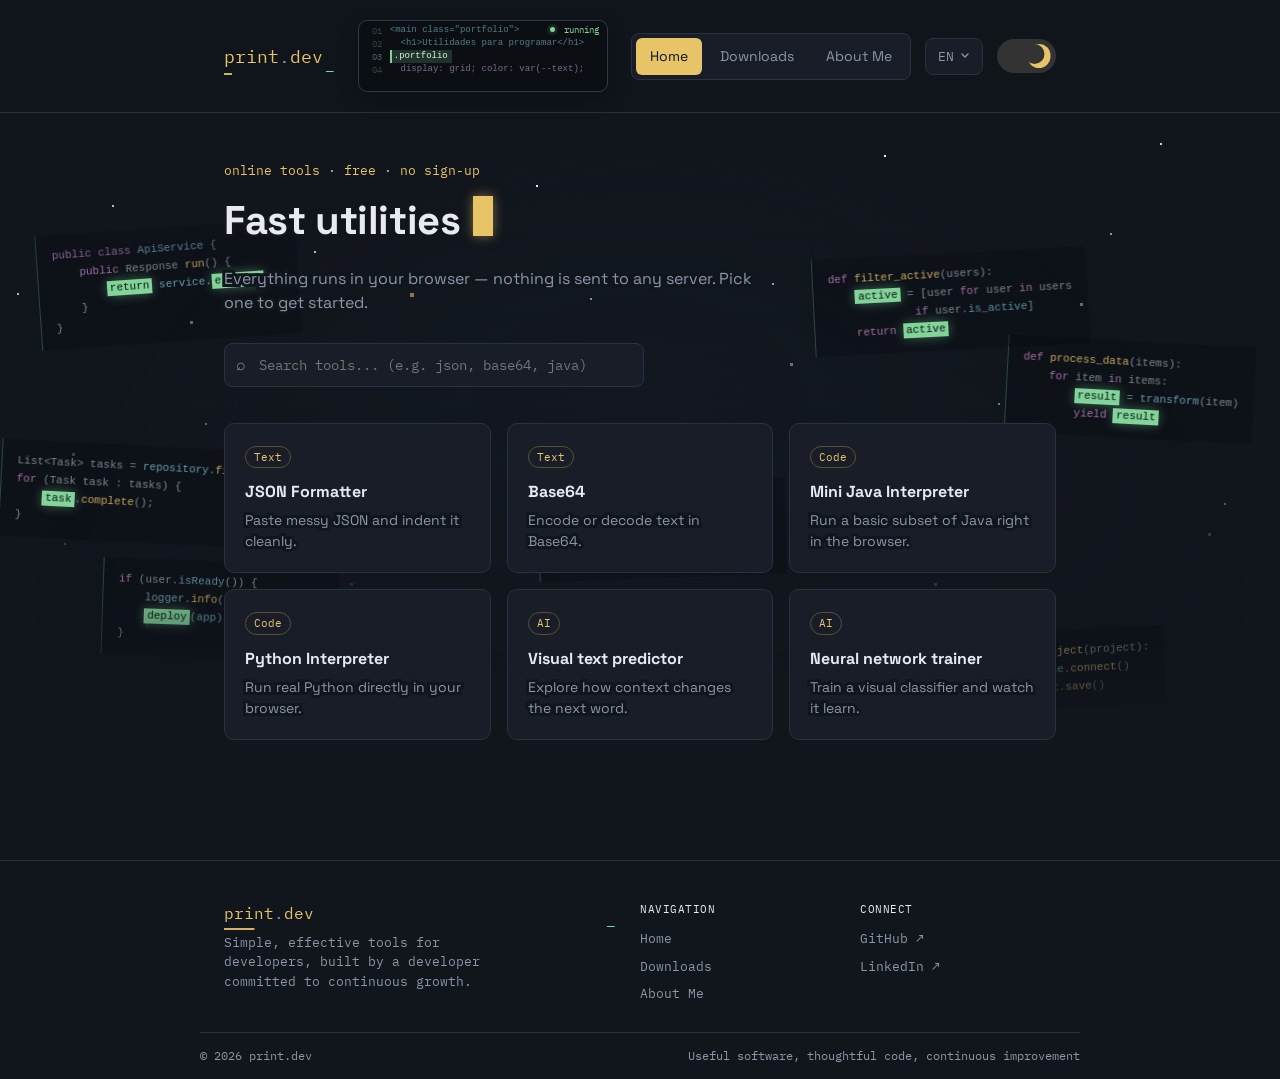
==== commit 7cc88d23: "Add download galleries and multi-language viewer This commit revamps the downloads page with a new h" ====
--- a/index.html
+++ b/index.html
@@ -27,6 +27,7 @@
         <script src="js/i18n.js" defer></script>
         <script src="js/theme.js" defer></script>
         <script src="js/fast-navigation.js" defer></script>
+        <script src="js/downloads.js" defer></script>
 
         <!-- Google tag (gtag.js) -->
         <script async src="https://www.googletagmanager.com/gtag/js?id=G-PK49GNTRRZ"></script>
--- a/css/styles.css
+++ b/css/styles.css
@@ -234,12 +234,6 @@
   /* =========================================================
      DESCARGAS
      ========================================================= */
-
-  & .item > div:first-child {
-    background: rgba(0, 0, 0, 0.045);
-    border-color: rgba(0, 0, 0, 0.12);
-    box-shadow: 0 4px 12px rgba(0, 0, 0, 0.06);
-  }
 
   & .stack-grid span {
     background: rgba(255, 255, 255, 0.75);
@@ -1233,12 +1227,56 @@
 /* ==========================================================================
    5. SECCIÓN DESCARGAS Y CUBO ISOMÉTRICO 3D
    ========================================================================== */
+.downloads-page .wrap {
+  max-width: 1120px;
+}
+
 .downloads-hero {
+  position: relative;
+  isolation: isolate;
   display: grid;
   grid-template-columns: minmax(0, 1fr) 300px;
-  gap: 24px;
+  gap: 32px;
   align-items: center;
-  min-height: 300px;
+  min-height: 330px;
+  padding: 34px 40px;
+  overflow: hidden;
+  border: 1px solid var(--border);
+  border-radius: 18px;
+  background:
+    radial-gradient(ellipse at 92% 12%, rgba(232, 196, 104, 0.12), transparent 34%),
+    linear-gradient(125deg, var(--surface), color-mix(in srgb, var(--surface) 78%, var(--accent-dim)));
+}
+
+.downloads-hero::before {
+  position: absolute;
+  inset: 0;
+  z-index: -1;
+  background-image:
+    linear-gradient(rgba(232, 196, 104, 0.06) 1px, transparent 1px),
+    linear-gradient(90deg, rgba(232, 196, 104, 0.06) 1px, transparent 1px);
+  background-size: 32px 32px;
+  content: "";
+  mask-image: linear-gradient(90deg, transparent, #000 70%);
+  pointer-events: none;
+}
+
+.downloads-hero .kicker {
+  color: var(--accent);
+}
+
+.downloads-hero h1 {
+  max-width: 15ch;
+  font-size: clamp(36px, 5vw, 58px);
+  line-height: 1.04;
+  letter-spacing: -0.04em;
+}
+
+.downloads-hero .lede {
+  max-width: 54ch;
+  margin-top: 18px;
+  font-size: 16px;
+  line-height: 1.7;
 }
 
 .download-cube {
@@ -1332,41 +1370,349 @@
   transition: 0s;
 }
 
-/* LISTA DE ELEMENTOS DE DESCARGA */
+/* RESUMEN VISUAL DE PROYECTOS */
+.downloads-overview {
+  position: relative;
+  display: flex;
+  align-items: center;
+  justify-content: space-between;
+  gap: 28px;
+  margin-top: 22px;
+  padding: 22px 28px;
+  overflow: hidden;
+  border: 1px solid var(--border);
+  border-radius: 12px;
+  background:
+    linear-gradient(110deg, rgba(232, 196, 104, 0.075), transparent 60%),
+    var(--surface);
+}
+
+.downloads-endcap {
+  display: flex;
+  align-items: center;
+  gap: 16px;
+  margin-top: 24px;
+  padding: 17px 20px;
+  border: 1px solid var(--border);
+  border-radius: 10px;
+  background: linear-gradient(100deg, var(--surface), transparent);
+}
+
+.endcap-mark {
+  display: grid;
+  width: 38px;
+  height: 38px;
+  flex: 0 0 auto;
+  place-items: center;
+  border: 1px solid var(--accent-dim);
+  border-radius: 8px;
+  color: var(--accent);
+  font: 12px var(--mono);
+}
+
+.downloads-endcap p {
+  flex: 1;
+  color: var(--text-dim);
+  font-size: 12px;
+  line-height: 1.5;
+}
+
+.downloads-endcap a {
+  flex: 0 0 auto;
+  color: var(--accent);
+  font: 11px var(--mono);
+  text-decoration: none;
+}
+
+.downloads-endcap a:hover {
+  text-decoration: underline;
+  text-underline-offset: 4px;
+}
+
+.downloads-overview-copy {
+  position: relative;
+  z-index: 1;
+  max-width: 49ch;
+}
+
+.overview-index {
+  color: var(--accent);
+  font: 10px var(--mono);
+  letter-spacing: 0.12em;
+}
+
+.downloads-overview h2 {
+  margin-top: 7px;
+  font-size: clamp(18px, 2.3vw, 24px);
+  line-height: 1.2;
+}
+
+.downloads-overview p {
+  margin-top: 7px;
+  color: var(--text-dim);
+  font-size: 13px;
+  line-height: 1.55;
+}
+
+.overview-stats {
+  position: relative;
+  z-index: 1;
+  display: flex;
+  flex: 0 0 auto;
+  gap: 24px;
+}
+
+.overview-stat {
+  display: grid;
+  gap: 4px;
+  min-width: 75px;
+}
+
+.overview-stat strong {
+  color: var(--text);
+  font: 22px var(--mono);
+}
+
+.overview-stat span {
+  color: var(--text-dim);
+  font: 10px var(--mono);
+  white-space: nowrap;
+}
+
+.overview-watermark {
+  position: absolute;
+  right: 20px;
+  bottom: -44px;
+  color: var(--accent);
+  font: 150px/1 var(--mono);
+  opacity: 0.045;
+  pointer-events: none;
+}
+
+/* TARJETAS DE DESCARGA */
 .list {
-  margin-top: 36px;
-  display: flex;
-  flex-direction: column;
-  gap: 1px;
-  background: var(--border);
-  border-radius: 10px;
-  overflow: hidden;
+  margin-top: 30px;
+  display: grid;
+  grid-template-columns: repeat(3, minmax(0, 1fr));
+  gap: 20px;
 }
 
 .item {
   background: var(--surface);
-  padding: 18px 20px;
-  display: flex;
+  border: 1px solid var(--border);
+  border-radius: 12px;
+  padding: 0;
+  display: flex;
+  flex-direction: column;
+  overflow: hidden;
+  min-width: 0;
+  transition: transform 0.2s ease, border-color 0.2s ease, box-shadow 0.2s ease;
+}
+
+.item:hover {
+  transform: translateY(-4px);
+  border-color: var(--accent-dim);
+  box-shadow: 0 16px 36px rgba(0, 0, 0, 0.16);
+}
+
+.project-gallery {
+  position: relative;
+  isolation: isolate;
+  width: 100%;
+  aspect-ratio: 16 / 11;
+  overflow: hidden;
+  background:
+    radial-gradient(ellipse at 50% 35%, rgba(232, 196, 104, 0.12), transparent 58%),
+    linear-gradient(145deg, var(--surface2), var(--bg));
+  border-bottom: 1px solid var(--border);
+}
+
+.gallery-slide {
+  position: absolute;
+  inset: 0;
+  display: grid;
+  place-items: center;
+  margin: 0;
+}
+
+.gallery-slide[hidden] { display: none; }
+
+.gallery-open {
+  position: absolute;
+  inset: 0;
+  display: grid;
+  width: 100%;
+  height: 100%;
+  place-items: center;
+  padding: 0;
+  border: 0;
+  background: transparent;
+  cursor: zoom-in;
+}
+
+.gallery-open:focus-visible {
+  outline: 2px solid var(--accent);
+  outline-offset: -4px;
+}
+
+.gallery-open img {
+  transition: transform 0.35s ease;
+}
+
+.gallery-open:hover img {
+  transform: scale(1.035);
+}
+
+.gallery-slide img {
+  display: block;
+  width: 100%;
+  height: 100%;
+  object-fit: contain;
+}
+
+.gallery-slide figcaption {
+  position: absolute;
+  z-index: 1;
+  inset: auto 0 0;
+  display: flex;
+  align-items: center;
   justify-content: space-between;
+  padding: 28px 14px 12px;
+  color: #f5f6f8;
+  font: 11px var(--mono);
+  background: linear-gradient(transparent, rgba(10, 13, 18, 0.76));
+  pointer-events: none;
+}
+
+.gallery-slide figcaption::after {
+  content: "\2197";
+  color: var(--accent);
+  font-size: 14px;
+}
+
+.null-gallery {
+  background:
+    radial-gradient(ellipse at 50% 58%, rgba(130, 212, 154, 0.2), transparent 44%),
+    linear-gradient(145deg, #1a2730, #11151c);
+}
+
+.null-gallery .gallery-slide img {
+  width: 68%;
+  height: 82%;
+  filter: drop-shadow(0 16px 24px rgba(0, 0, 0, 0.24));
+}
+
+.gallery-count {
+  position: absolute;
+  z-index: 2;
+  top: 12px;
+  right: 12px;
+  padding: 5px 8px;
+  border: 1px solid rgba(255, 255, 255, 0.2);
+  border-radius: 5px;
+  color: #fff;
+  background: rgba(17, 21, 28, 0.72);
+  font: 10px var(--mono);
+  backdrop-filter: blur(8px);
+}
+
+.gallery-controls { display: contents; }
+
+.gallery-arrow {
+  position: absolute;
+  z-index: 3;
+  top: 50%;
+  display: grid;
+  width: 34px;
+  height: 34px;
+  place-items: center;
+  padding: 0;
+  border: 1px solid rgba(255, 255, 255, 0.28);
+  border-radius: 50%;
+  color: #fff;
+  background: rgba(17, 21, 28, 0.72);
+  cursor: pointer;
+  transform: translateY(-50%);
+  transition: background 0.15s ease, border-color 0.15s ease;
+  backdrop-filter: blur(8px);
+}
+
+.gallery-arrow[hidden],
+.gallery-dots[hidden] {
+  display: none;
+}
+
+.gallery-arrow:hover {
+  border-color: var(--accent);
+  background: rgba(17, 21, 28, 0.94);
+}
+
+.gallery-arrow svg {
+  width: 18px;
+  height: 18px;
+  fill: none;
+  stroke: currentColor;
+  stroke-width: 1.8;
+  stroke-linecap: round;
+  stroke-linejoin: round;
+}
+
+.gallery-prev { left: 12px; }
+.gallery-next { right: 12px; }
+
+.gallery-dots {
+  position: absolute;
+  z-index: 3;
+  right: 12px;
+  bottom: 14px;
+  display: flex;
+  gap: 6px;
   align-items: center;
-  gap: 16px;
-  flex-wrap: wrap;
-}
-
-.item > div:first-child {
-  background: rgba(0, 0, 0, 0.62);
-  border: 1px solid rgba(0, 0, 0, 0.9);
-  border-radius: 9px;
-  padding: 10px 13px;
-  box-shadow: 0 4px 12px rgba(0, 0, 0, 0.22);
-}
-
-.item h3 { font-size: 15px; }
+}
+
+.gallery-dot {
+  width: 7px;
+  height: 7px;
+  padding: 0;
+  border: 0;
+  border-radius: 50%;
+  background: rgba(255, 255, 255, 0.52);
+  cursor: pointer;
+  transition: width 0.15s ease, border-radius 0.15s ease, background 0.15s ease;
+}
+
+.gallery-dot[aria-current="true"] {
+  width: 18px;
+  border-radius: 5px;
+  background: var(--accent);
+}
+
+.download-content {
+  display: flex;
+  flex: 1;
+  flex-direction: column;
+  align-items: flex-start;
+  width: 100%;
+  padding: 18px;
+}
+
+.project-number {
+  color: var(--text-dim);
+  font: 10px var(--mono);
+  letter-spacing: 0.08em;
+}
+
+.item h3 {
+  margin-top: 10px;
+  font-size: 17px;
+  line-height: 1.3;
+}
 
 .item p {
   color: var(--text-dim);
   font-size: 13px;
-  margin-top: 4px;
+  line-height: 1.6;
+  margin-top: 8px;
 }
 
 .tag {
@@ -1381,23 +1727,29 @@
 }
 
 .item .actions {
+  width: 100%;
   display: flex;
   gap: 8px;
   flex-wrap: wrap;
+  margin-top: auto;
+  padding-top: 20px;
 }
 
 .item a.dl {
+  flex: 1;
   font-family: var(--mono);
-  font-size: 13px;
+  font-size: 11px;
   color: var(--accent);
   border: 1px solid var(--accent-dim);
-  padding: 8px 14px;
+  padding: 10px 9px;
   border-radius: 6px;
-  white-space: nowrap;
+  text-align: center;
   text-decoration: none;
+  transition: background 0.15s ease, border-color 0.15s ease, color 0.15s ease;
 }
 
 .item a.dl:hover {
+  border-color: var(--accent);
   background: var(--accent-dim);
 }
 
@@ -1410,6 +1762,121 @@
   border-color: var(--accent);
   background: var(--surface2);
 }
+
+[data-theme="light"] .null-gallery {
+  background:
+    radial-gradient(ellipse at 50% 58%, rgba(31, 157, 92, 0.16), transparent 44%),
+    linear-gradient(145deg, #24353c, #172127);
+}
+
+/* VISTA AMPLIADA DE LAS GALERÍAS */
+.gallery-lightbox {
+  width: min(1040px, calc(100vw - 40px));
+  max-width: none;
+  max-height: calc(100dvh - 40px);
+  margin: auto;
+  padding: 0;
+  overflow: hidden;
+  border: 1px solid rgba(255, 255, 255, 0.16);
+  border-radius: 14px;
+  color: #f5f6f8;
+  background: #11151c;
+  box-shadow: 0 30px 100px rgba(0, 0, 0, 0.55);
+}
+
+.gallery-lightbox::backdrop {
+  background: rgba(5, 8, 12, 0.84);
+  backdrop-filter: blur(8px);
+}
+
+.lightbox-layout {
+  display: grid;
+  grid-template-rows: minmax(0, 1fr) auto;
+  max-height: calc(100dvh - 40px);
+}
+
+.lightbox-stage {
+  position: relative;
+  display: grid;
+  min-height: 220px;
+  min-width: 0;
+  place-items: center;
+  padding: 48px 76px 26px;
+  background:
+    radial-gradient(ellipse at 50% 45%, rgba(232, 196, 104, 0.08), transparent 60%),
+    #0b0e13;
+}
+
+.lightbox-image {
+  display: block;
+  max-width: 100%;
+  max-height: calc(100dvh - 170px);
+  object-fit: contain;
+}
+
+.lightbox-close {
+  position: absolute;
+  top: 14px;
+  right: 14px;
+  z-index: 2;
+  width: 38px;
+  height: 38px;
+  border: 1px solid rgba(255, 255, 255, 0.25);
+  border-radius: 50%;
+  color: #fff;
+  background: rgba(17, 21, 28, 0.88);
+  font: 23px/1 var(--sans);
+  cursor: pointer;
+}
+
+.lightbox-arrow {
+  position: absolute;
+  top: 50%;
+  z-index: 2;
+  display: grid;
+  width: 42px;
+  height: 42px;
+  place-items: center;
+  border: 1px solid rgba(255, 255, 255, 0.25);
+  border-radius: 50%;
+  color: #fff;
+  background: rgba(17, 21, 28, 0.88);
+  cursor: pointer;
+  transform: translateY(-50%);
+}
+
+.lightbox-arrow[hidden] { display: none; }
+
+.lightbox-arrow:hover,
+.lightbox-close:hover {
+  border-color: var(--accent);
+  color: var(--accent);
+}
+
+.lightbox-arrow svg {
+  width: 20px;
+  height: 20px;
+  fill: none;
+  stroke: currentColor;
+  stroke-width: 1.8;
+  stroke-linecap: round;
+  stroke-linejoin: round;
+}
+
+.lightbox-prev { left: 16px; }
+.lightbox-next { right: 16px; }
+
+.lightbox-caption {
+  display: flex;
+  align-items: center;
+  justify-content: space-between;
+  gap: 16px;
+  padding: 15px 20px;
+  color: #f5f6f8;
+  font: 12px var(--mono);
+}
+
+.lightbox-count { color: var(--accent); }
 
 /* ==========================================================================
    6. SECCIÓN "SOBRE MÍ" / PERFIL DE DEVELOPER
@@ -1871,9 +2338,17 @@
   #stars3,
   .code-fragment,
   .exec-word,
-  .cursor {
+  .cursor,
+  .item,
+  .gallery-arrow,
+  .gallery-dot,
+  .gallery-open img,
+  .gallery-open:hover img {
     animation: none;
-  }
+    transition: none;
+  }
+
+  .item:hover { transform: none; }
 
   .brand::before {
     transform: scaleX(1);
@@ -1893,6 +2368,12 @@
 /* ==========================================================================
    9. MEDIA QUERIES (RESPONSIVE DESIGN)
    ========================================================================== */
+@media (max-width: 900px) {
+  .downloads-page .list {
+    grid-template-columns: repeat(2, minmax(0, 1fr));
+  }
+}
+
 /* Tabletas y pantallas medianas */
 @media (max-width: 700px) {
   .about-intro {
@@ -1920,8 +2401,39 @@
   }
 
   .downloads-hero {
-    grid-template-columns: 1fr;
+    grid-template-columns: minmax(0, 1fr);
     min-height: 0;
+    padding: 30px;
+  }
+
+  .downloads-hero h1 {
+    max-width: 18ch;
+  }
+
+  .downloads-overview {
+    align-items: flex-start;
+    flex-direction: column;
+    gap: 18px;
+  }
+
+  .downloads-endcap {
+    align-items: flex-start;
+    flex-wrap: wrap;
+    gap: 12px;
+  }
+
+  .downloads-endcap p {
+    flex-basis: calc(100% - 54px);
+  }
+
+  .downloads-endcap a {
+    margin-left: 50px;
+  }
+
+  .overview-stats {
+    width: 100%;
+    justify-content: space-between;
+    gap: 14px;
   }
 
   .download-cube {
@@ -1950,6 +2462,84 @@
 
 /* Moviles */
 @media (max-width: 600px) {
+  .downloads-page .wrap {
+    padding-left: 16px;
+    padding-right: 16px;
+  }
+
+  .downloads-page .list {
+    grid-template-columns: minmax(0, 1fr);
+    gap: 14px;
+  }
+
+  .downloads-hero {
+    gap: 0;
+    padding: 24px 20px 0;
+    border-radius: 14px;
+  }
+
+  .downloads-hero h1 {
+    font-size: clamp(34px, 10vw, 46px);
+  }
+
+  .downloads-hero .lede {
+    font-size: 14px;
+  }
+
+  .download-cube {
+    transform: skewY(-20deg) scale(0.42);
+    margin-bottom: -165px;
+  }
+
+  .downloads-overview {
+    padding: 19px;
+  }
+
+  .overview-stats {
+    gap: 10px;
+  }
+
+  .overview-stat {
+    min-width: 0;
+  }
+
+  .overview-stat strong {
+    font-size: 18px;
+  }
+
+  .overview-stat span {
+    font-size: 9px;
+    white-space: normal;
+  }
+
+  .gallery-lightbox {
+    width: calc(100vw - 24px);
+    max-height: calc(100dvh - 24px);
+    margin: auto;
+    border-radius: 10px;
+  }
+
+  .lightbox-layout {
+    max-height: calc(100dvh - 24px);
+  }
+
+  .lightbox-stage {
+    min-height: 190px;
+    padding: 54px 48px 22px;
+  }
+
+  .lightbox-image {
+    max-height: calc(100dvh - 160px);
+  }
+
+  .lightbox-prev { left: 8px; }
+  .lightbox-next { right: 8px; }
+
+  .lightbox-arrow {
+    width: 36px;
+    height: 36px;
+  }
+
   .tool-page main .wrap {
     padding-left: 16px;
     padding-right: 16px;
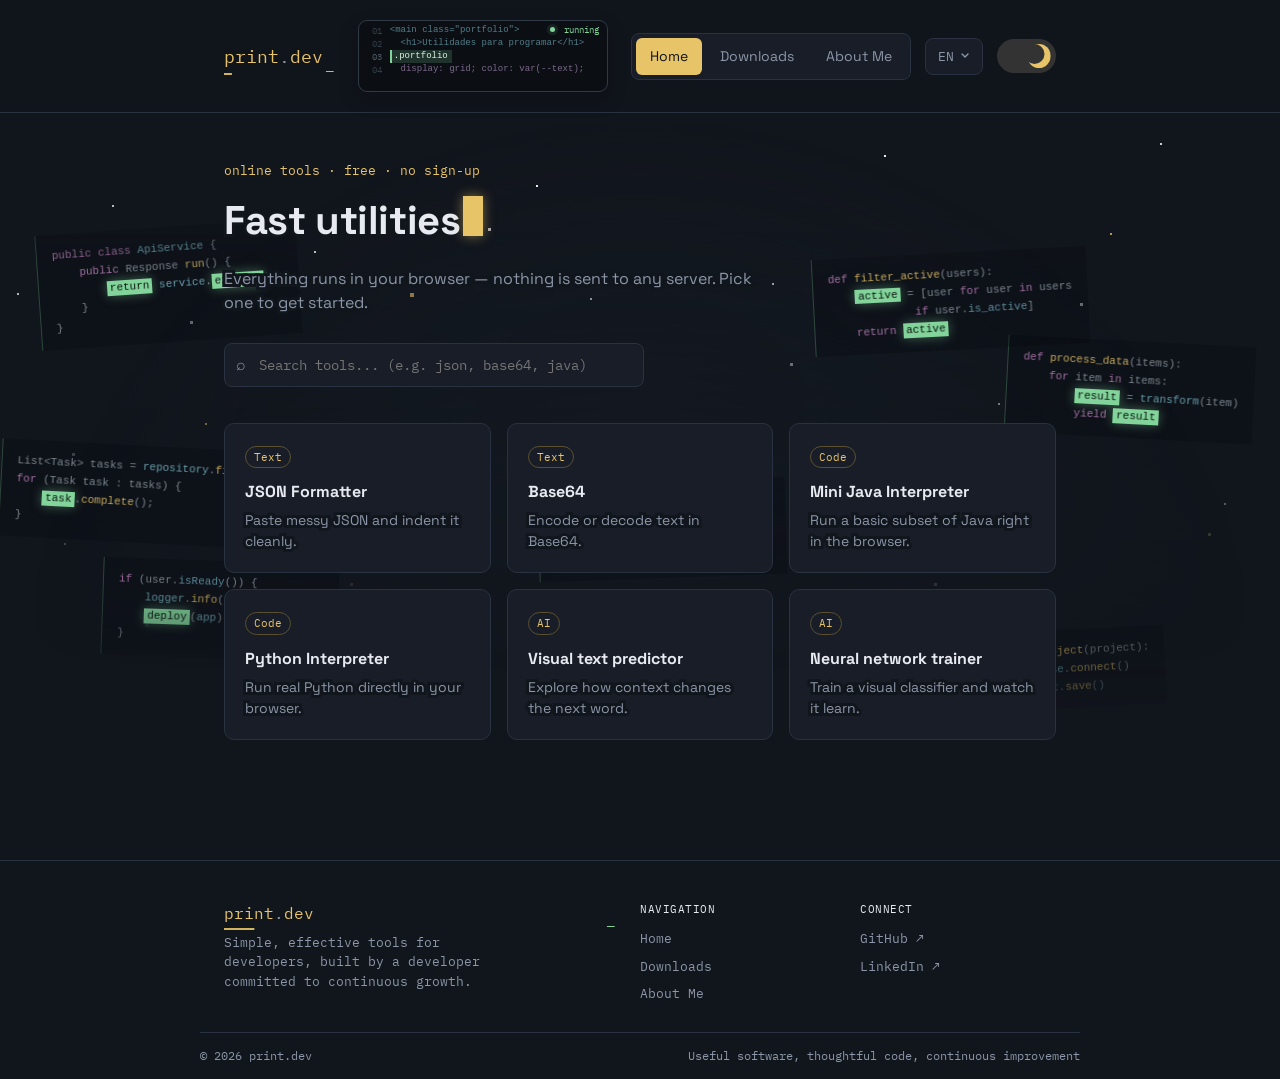
==== commit 96a84311: "PWA implementation" ====
--- a/index.html
+++ b/index.html
@@ -28,6 +28,15 @@
         <script src="js/theme.js" defer></script>
         <script src="js/fast-navigation.js" defer></script>
         <script src="js/downloads.js" defer></script>
+
+        <!-- PWA -->
+        <link rel="manifest" href="manifest.json">
+        <meta name="theme-color" content="#dfaf49">
+        <meta name="mobile-web-app-capable" content="yes">
+        <meta name="mobile-web-app-status-bar-style" content="black-translucent">
+        <meta name="mobile-web-app-title" content="Print.dev">
+        <link rel="apple-touch-icon" href="img/favicon.svg">
+        <!-- Fin PWA -->
 
         <!-- Google tag (gtag.js) -->
         <script async src="https://www.googletagmanager.com/gtag/js?id=G-PK49GNTRRZ"></script>
--- a/css/styles.css
+++ b/css/styles.css
@@ -1771,17 +1771,17 @@
 
 /* VISTA AMPLIADA DE LAS GALERÍAS */
 .gallery-lightbox {
-  width: min(1040px, calc(100vw - 40px));
+  width: min(1120px, calc(100vw - 40px));
   max-width: none;
   max-height: calc(100dvh - 40px);
   margin: auto;
   padding: 0;
   overflow: hidden;
-  border: 1px solid rgba(255, 255, 255, 0.16);
+  border: 1px solid var(--border);
   border-radius: 14px;
-  color: #f5f6f8;
-  background: #11151c;
-  box-shadow: 0 30px 100px rgba(0, 0, 0, 0.55);
+  color: var(--text);
+  background: var(--surface);
+  box-shadow: 0 30px 100px rgba(0, 0, 0, 0.38);
 }
 
 .gallery-lightbox::backdrop {
@@ -1789,9 +1789,14 @@
   backdrop-filter: blur(8px);
 }
 
+[data-theme="light"] .gallery-lightbox::backdrop {
+  background: rgba(25, 31, 40, 0.48);
+}
+
 .lightbox-layout {
   display: grid;
-  grid-template-rows: minmax(0, 1fr) auto;
+  grid-template-columns: minmax(0, 1fr) 220px;
+  height: min(76dvh, 760px);
   max-height: calc(100dvh - 40px);
 }
 
@@ -1804,14 +1809,31 @@
   padding: 48px 76px 26px;
   background:
     radial-gradient(ellipse at 50% 45%, rgba(232, 196, 104, 0.08), transparent 60%),
-    #0b0e13;
+    var(--bg);
+  overflow: hidden;
+  touch-action: none;
+  cursor: grab;
+}
+
+.lightbox-stage.is-zoomed {
+  cursor: grabbing;
+}
+
+[data-theme="light"] .lightbox-stage {
+  background:
+    radial-gradient(ellipse at 50% 45%, rgba(192, 156, 65, 0.1), transparent 60%),
+    var(--bg);
 }
 
 .lightbox-image {
   display: block;
   max-width: 100%;
-  max-height: calc(100dvh - 170px);
+  max-height: calc(76dvh - 80px);
   object-fit: contain;
+  pointer-events: none;
+  user-select: none;
+  -webkit-user-drag: none;
+  transition: transform 0.16s ease-out;
 }
 
 .lightbox-close {
@@ -1821,12 +1843,58 @@
   z-index: 2;
   width: 38px;
   height: 38px;
-  border: 1px solid rgba(255, 255, 255, 0.25);
+  border: 1px solid var(--border);
   border-radius: 50%;
-  color: #fff;
-  background: rgba(17, 21, 28, 0.88);
+  color: var(--text);
+  background: var(--surface2);
   font: 23px/1 var(--sans);
   cursor: pointer;
+}
+
+.lightbox-zoom {
+  position: absolute;
+  top: 14px;
+  left: 14px;
+  z-index: 2;
+  display: flex;
+  align-items: center;
+  gap: 3px;
+  padding: 4px;
+  border: 1px solid var(--border);
+  border-radius: 8px;
+  background: var(--surface);
+}
+
+.lightbox-zoom-button,
+.lightbox-zoom-level {
+  display: grid;
+  min-width: 34px;
+  height: 30px;
+  place-items: center;
+  padding: 0 6px;
+  border: 0;
+  border-radius: 5px;
+  color: var(--text);
+  background: transparent;
+  font: 14px var(--mono);
+  cursor: pointer;
+}
+
+.lightbox-zoom-level {
+  min-width: 52px;
+  color: var(--accent);
+  font-size: 11px;
+}
+
+.lightbox-zoom-button:hover:not(:disabled),
+.lightbox-zoom-level:hover {
+  background: var(--surface2);
+}
+
+.lightbox-zoom-button:disabled {
+  color: var(--text-dim);
+  cursor: not-allowed;
+  opacity: 0.55;
 }
 
 .lightbox-arrow {
@@ -1837,10 +1905,10 @@
   width: 42px;
   height: 42px;
   place-items: center;
-  border: 1px solid rgba(255, 255, 255, 0.25);
+  border: 1px solid var(--border);
   border-radius: 50%;
-  color: #fff;
-  background: rgba(17, 21, 28, 0.88);
+  color: var(--text);
+  background: var(--surface);
   cursor: pointer;
   transform: translateY(-50%);
 }
@@ -1866,17 +1934,64 @@
 .lightbox-prev { left: 16px; }
 .lightbox-next { right: 16px; }
 
+.lightbox-info {
+  display: flex;
+  min-width: 0;
+  flex-direction: column;
+  justify-content: space-between;
+  gap: 18px;
+  padding: 18px 14px;
+  border-left: 1px solid var(--border);
+  background: var(--surface);
+}
+
 .lightbox-caption {
   display: flex;
-  align-items: center;
-  justify-content: space-between;
-  gap: 16px;
-  padding: 15px 20px;
-  color: #f5f6f8;
+  flex-direction: column;
+  align-items: flex-start;
+  gap: 10px;
+  color: var(--text);
   font: 12px var(--mono);
 }
 
 .lightbox-count { color: var(--accent); }
+
+.lightbox-thumbnails {
+  display: grid;
+  grid-template-columns: repeat(2, minmax(0, 1fr));
+  gap: 8px;
+}
+
+.lightbox-thumbnails[hidden] { display: none; }
+
+.lightbox-thumbnail {
+  position: relative;
+  aspect-ratio: 4 / 3;
+  min-width: 0;
+  overflow: hidden;
+  padding: 0;
+  border: 1px solid var(--border);
+  border-radius: 7px;
+  background: var(--bg);
+  cursor: pointer;
+  opacity: 0.65;
+  transition: opacity 0.18s ease, border-color 0.18s ease, transform 0.18s ease;
+}
+
+.lightbox-thumbnail:hover,
+.lightbox-thumbnail[aria-current="true"] {
+  border-color: var(--accent);
+  opacity: 1;
+}
+
+.lightbox-thumbnail:hover { transform: translateY(-2px); }
+
+.lightbox-thumbnail img {
+  display: block;
+  width: 100%;
+  height: 100%;
+  object-fit: cover;
+}
 
 /* ==========================================================================
    6. SECCIÓN "SOBRE MÍ" / PERFIL DE DEVELOPER
@@ -2520,16 +2635,19 @@
   }
 
   .lightbox-layout {
+    grid-template-columns: minmax(0, 1fr);
+    grid-template-rows: minmax(0, 1fr) auto;
+    height: auto;
     max-height: calc(100dvh - 24px);
   }
 
   .lightbox-stage {
-    min-height: 190px;
-    padding: 54px 48px 22px;
+    min-height: min(75dvh, 540px);
+    padding: 64px 48px 24px;
   }
 
   .lightbox-image {
-    max-height: calc(100dvh - 160px);
+    max-height: calc(75dvh - 88px);
   }
 
   .lightbox-prev { left: 8px; }
@@ -2538,6 +2656,46 @@
   .lightbox-arrow {
     width: 36px;
     height: 36px;
+  }
+
+  .lightbox-zoom {
+    top: 10px;
+    left: 10px;
+  }
+
+  .lightbox-close {
+    top: 10px;
+    right: 10px;
+    width: 36px;
+    height: 36px;
+  }
+
+  .lightbox-info {
+    gap: 10px;
+    padding: 12px 14px;
+    border-top: 1px solid var(--border);
+    border-left: 0;
+  }
+
+  .lightbox-caption {
+    flex-direction: row;
+    align-items: center;
+    justify-content: space-between;
+    gap: 12px;
+    font-size: 10px;
+  }
+
+  .lightbox-thumbnails {
+    display: flex;
+    gap: 7px;
+    overflow-x: auto;
+    padding-bottom: 2px;
+  }
+
+  .lightbox-thumbnail {
+    width: 68px;
+    height: 48px;
+    flex: 0 0 auto;
   }
 
   .tool-page main .wrap {
